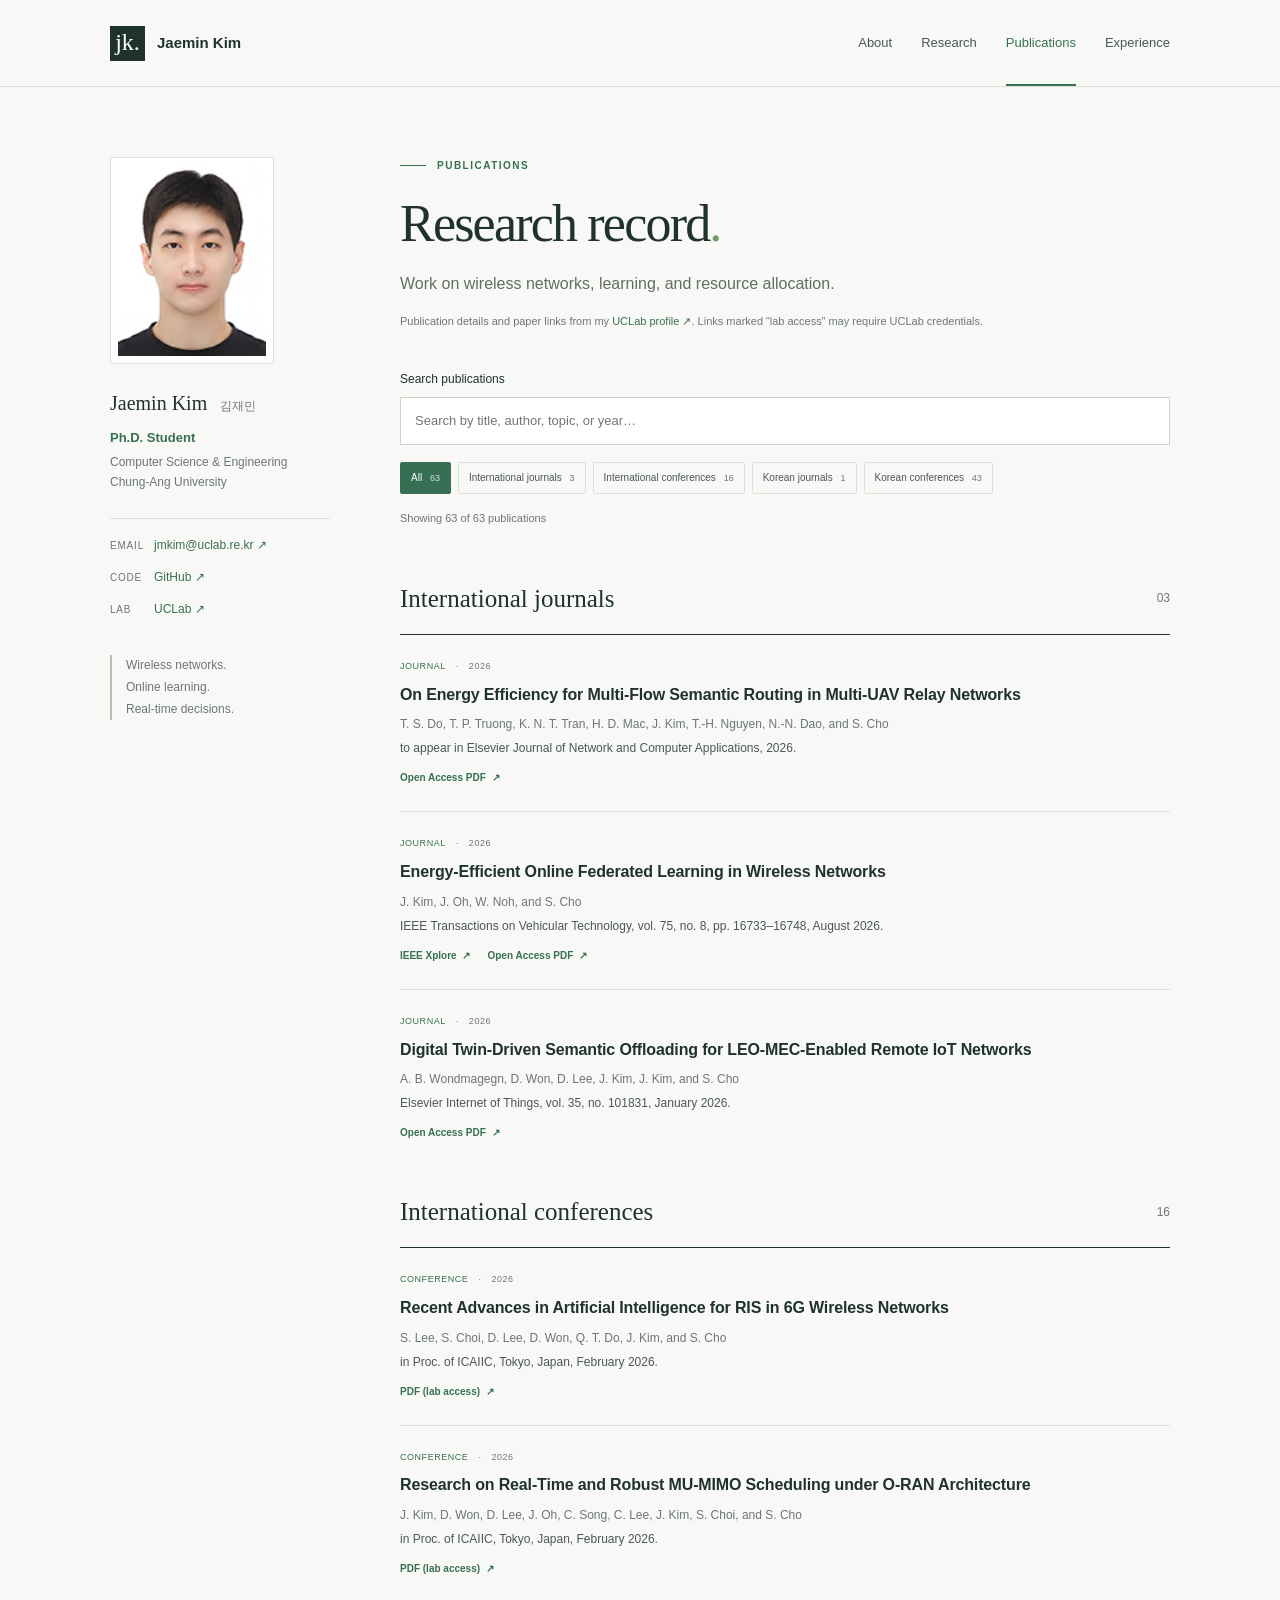
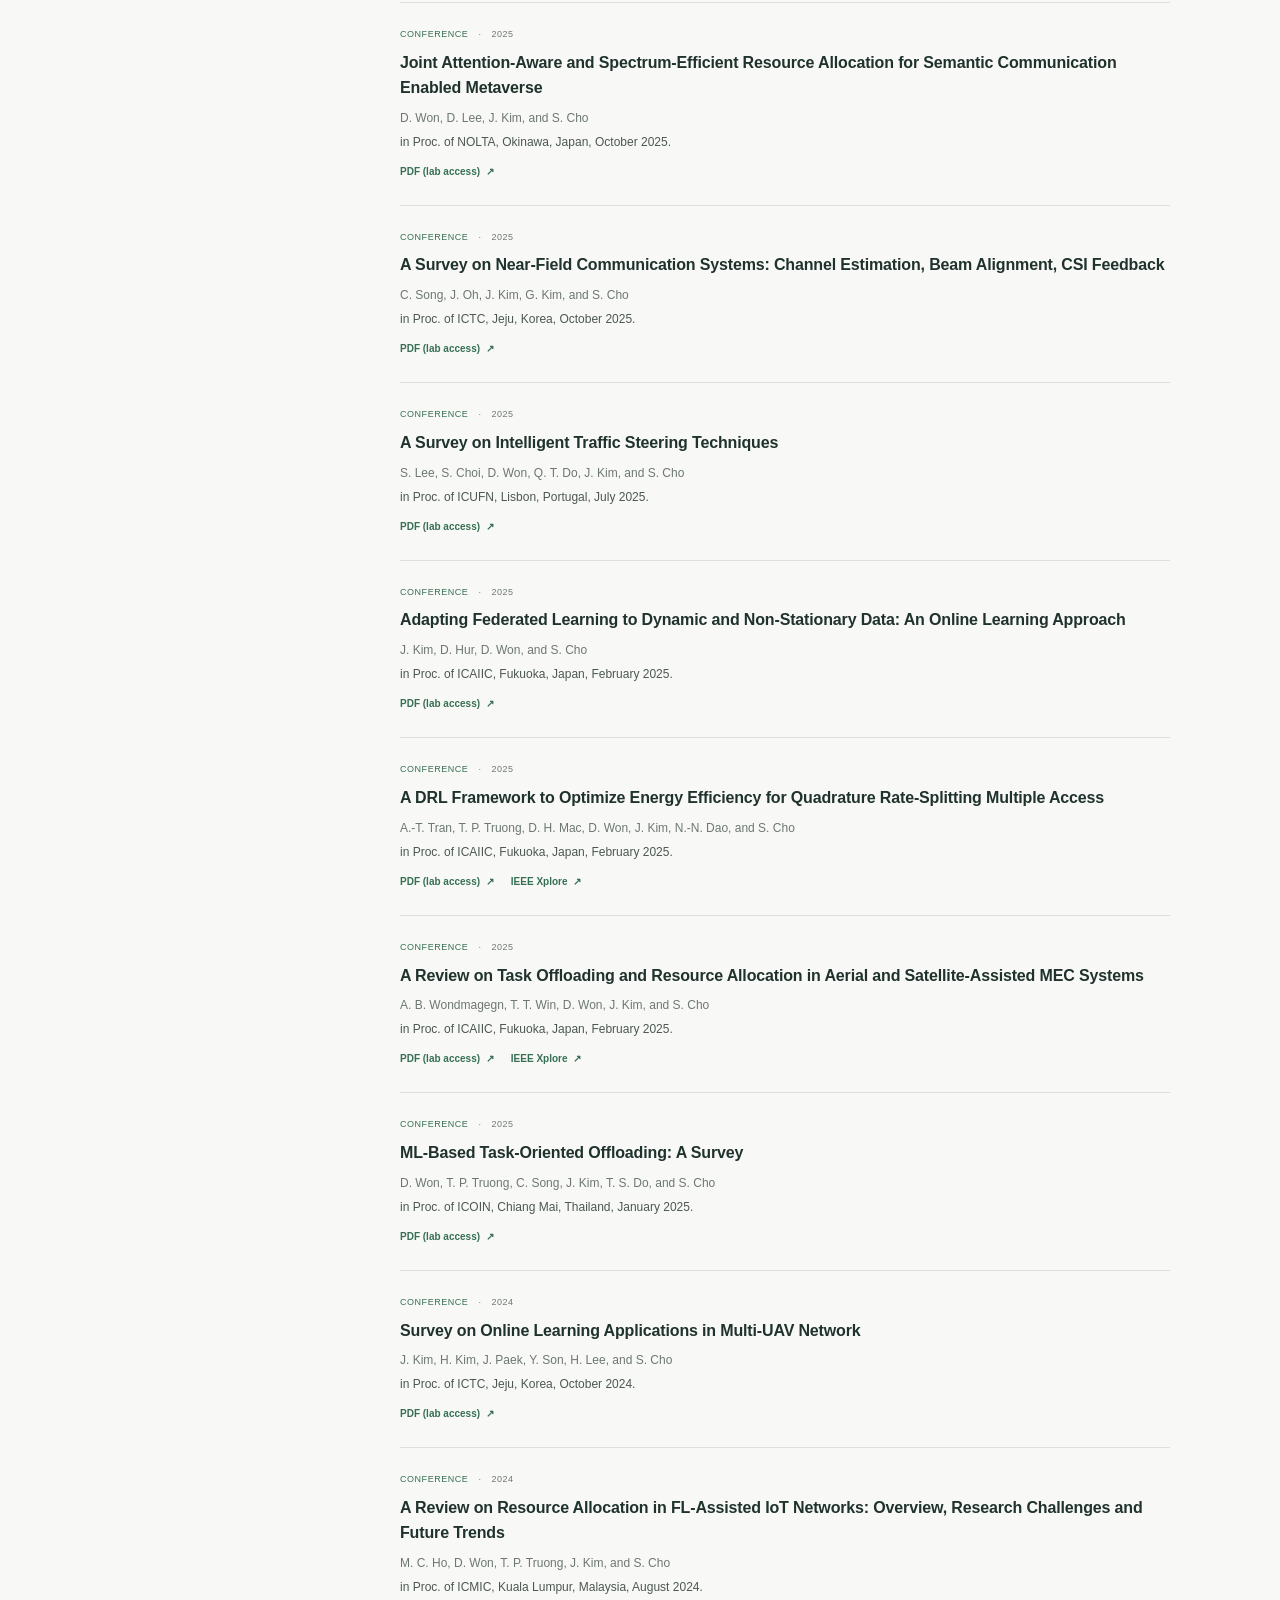
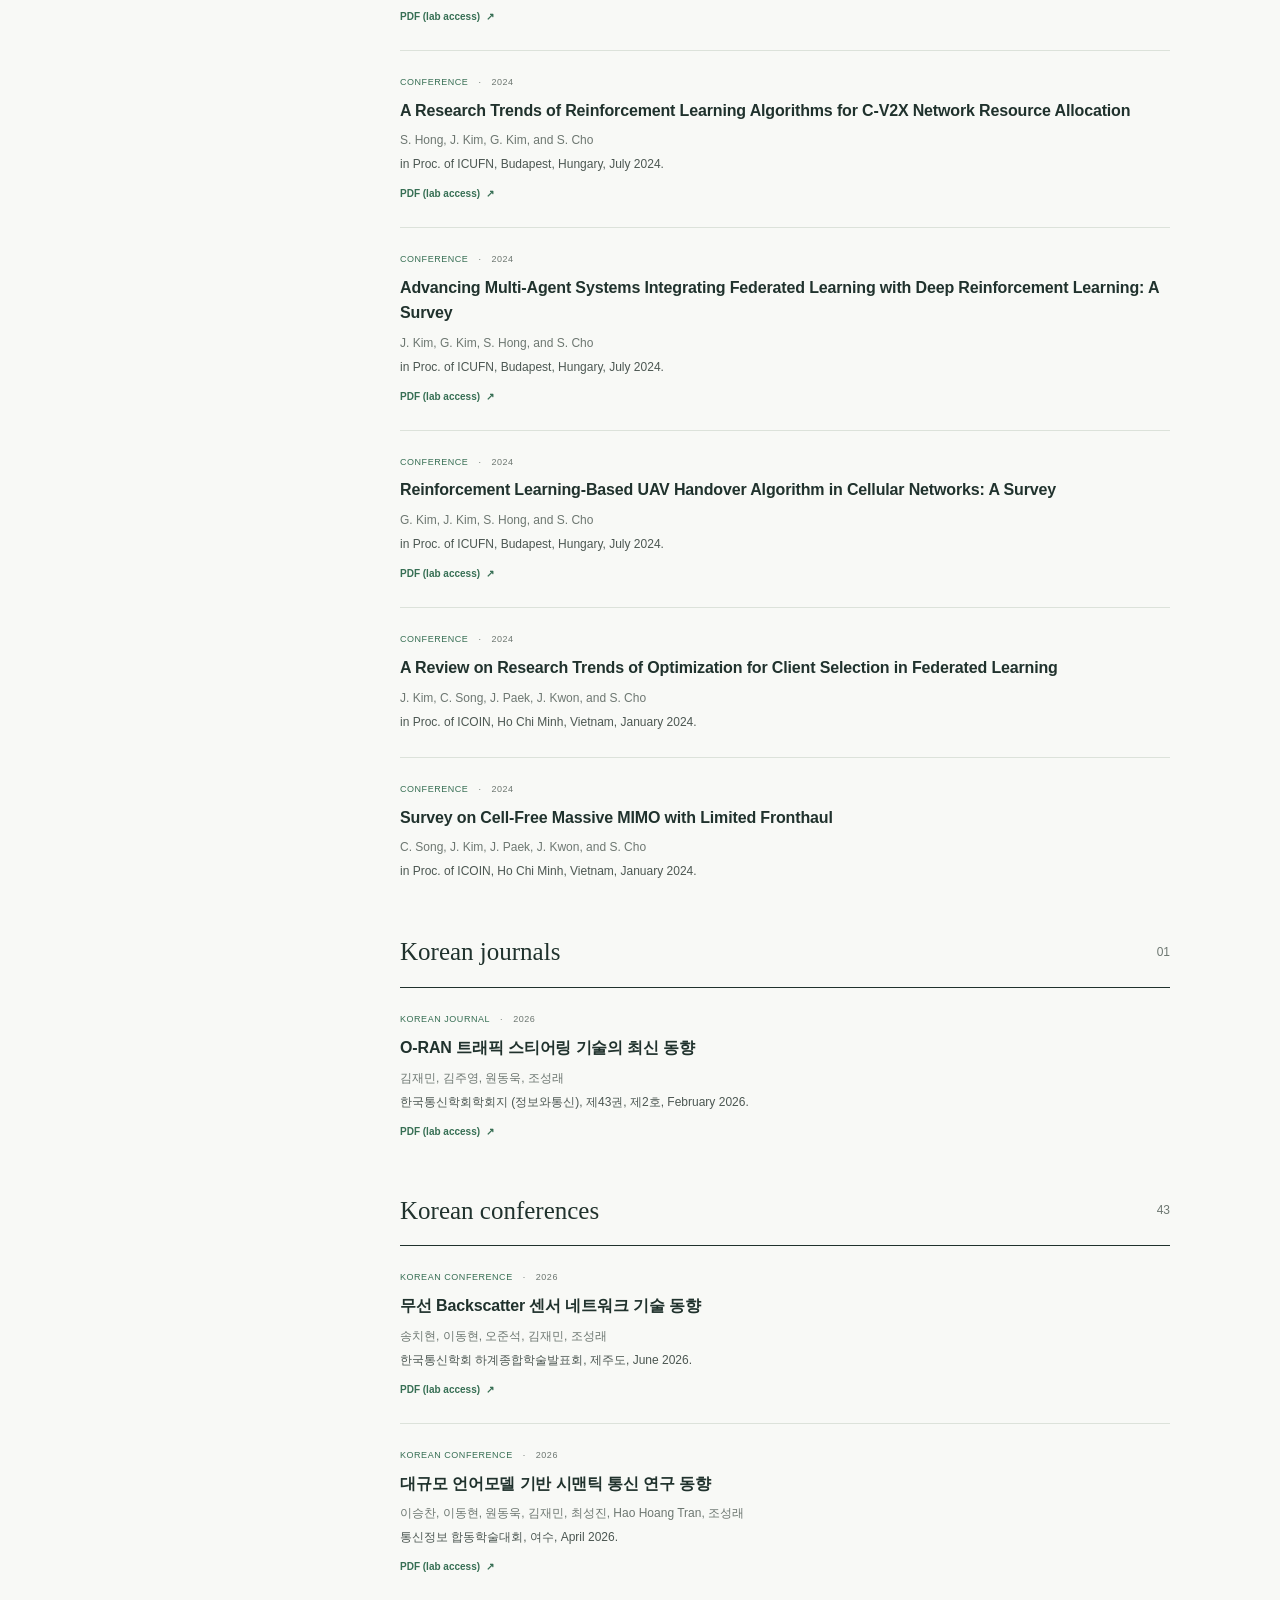
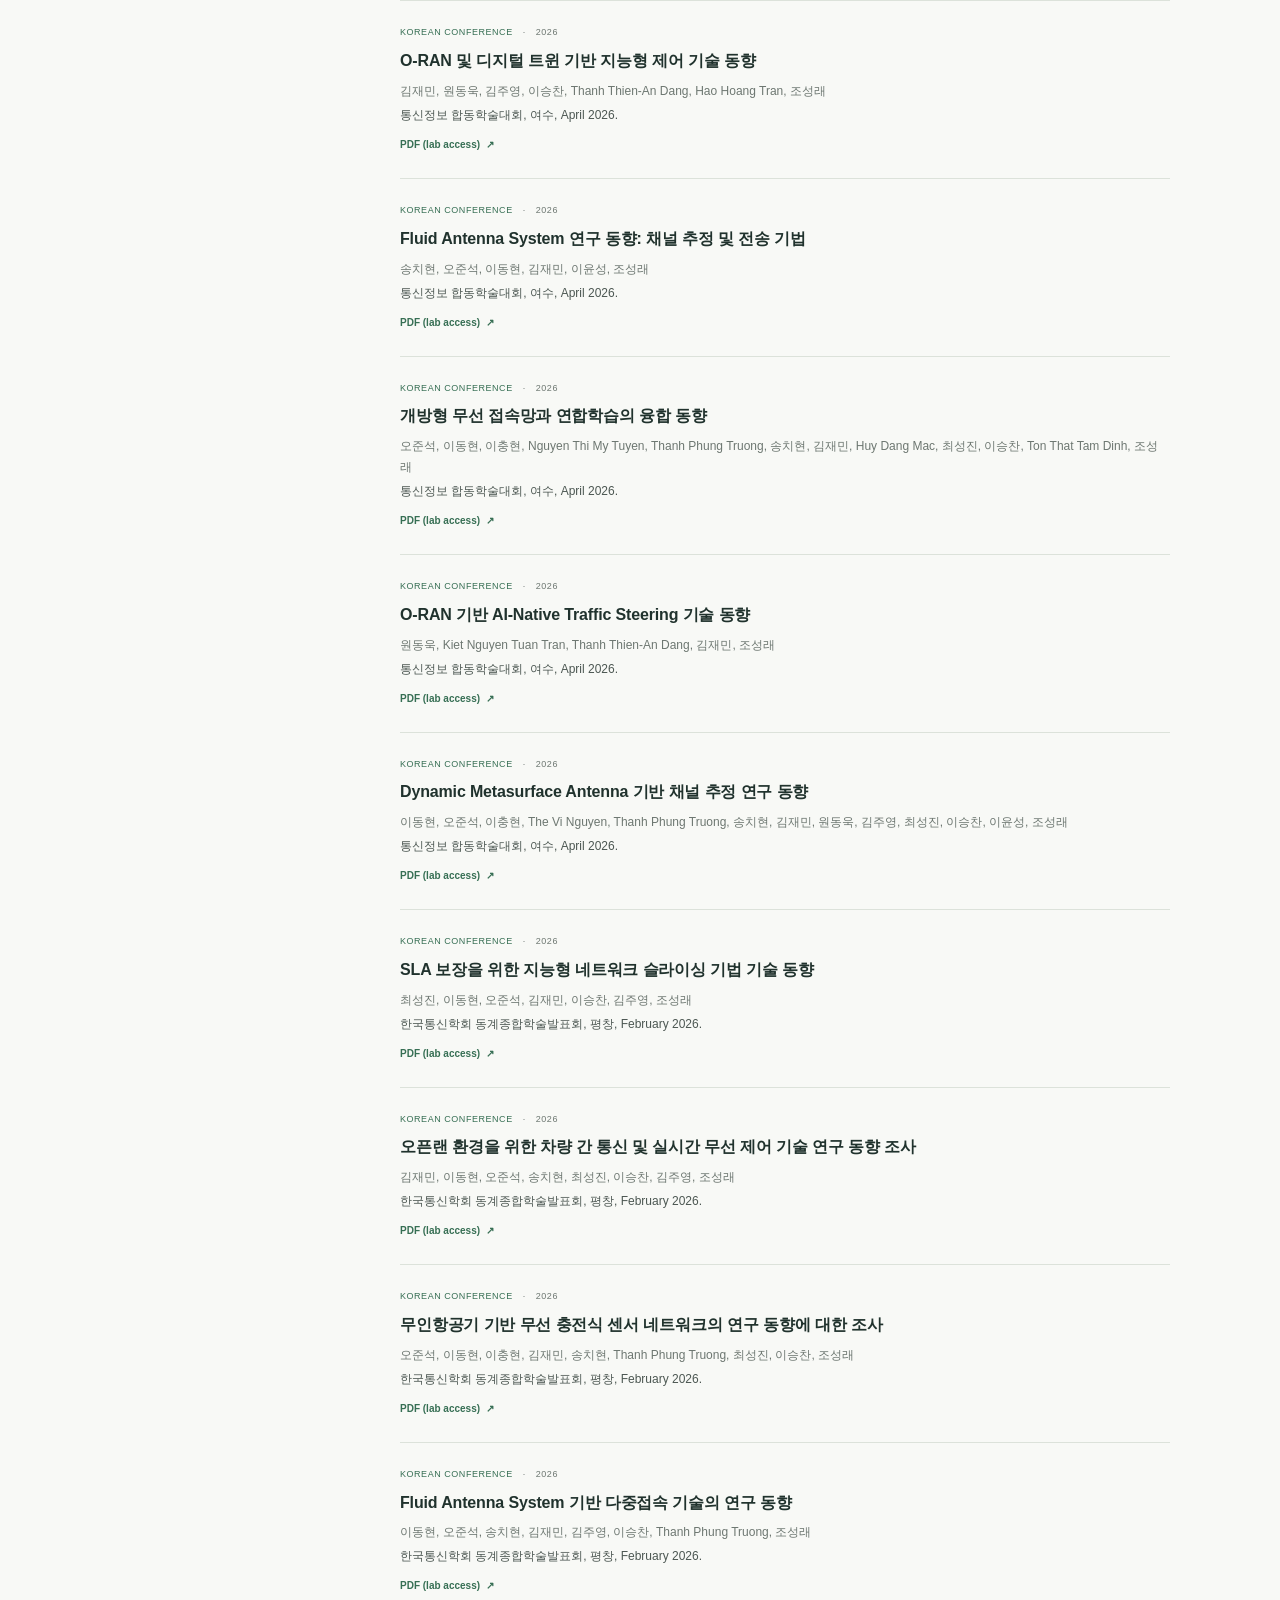
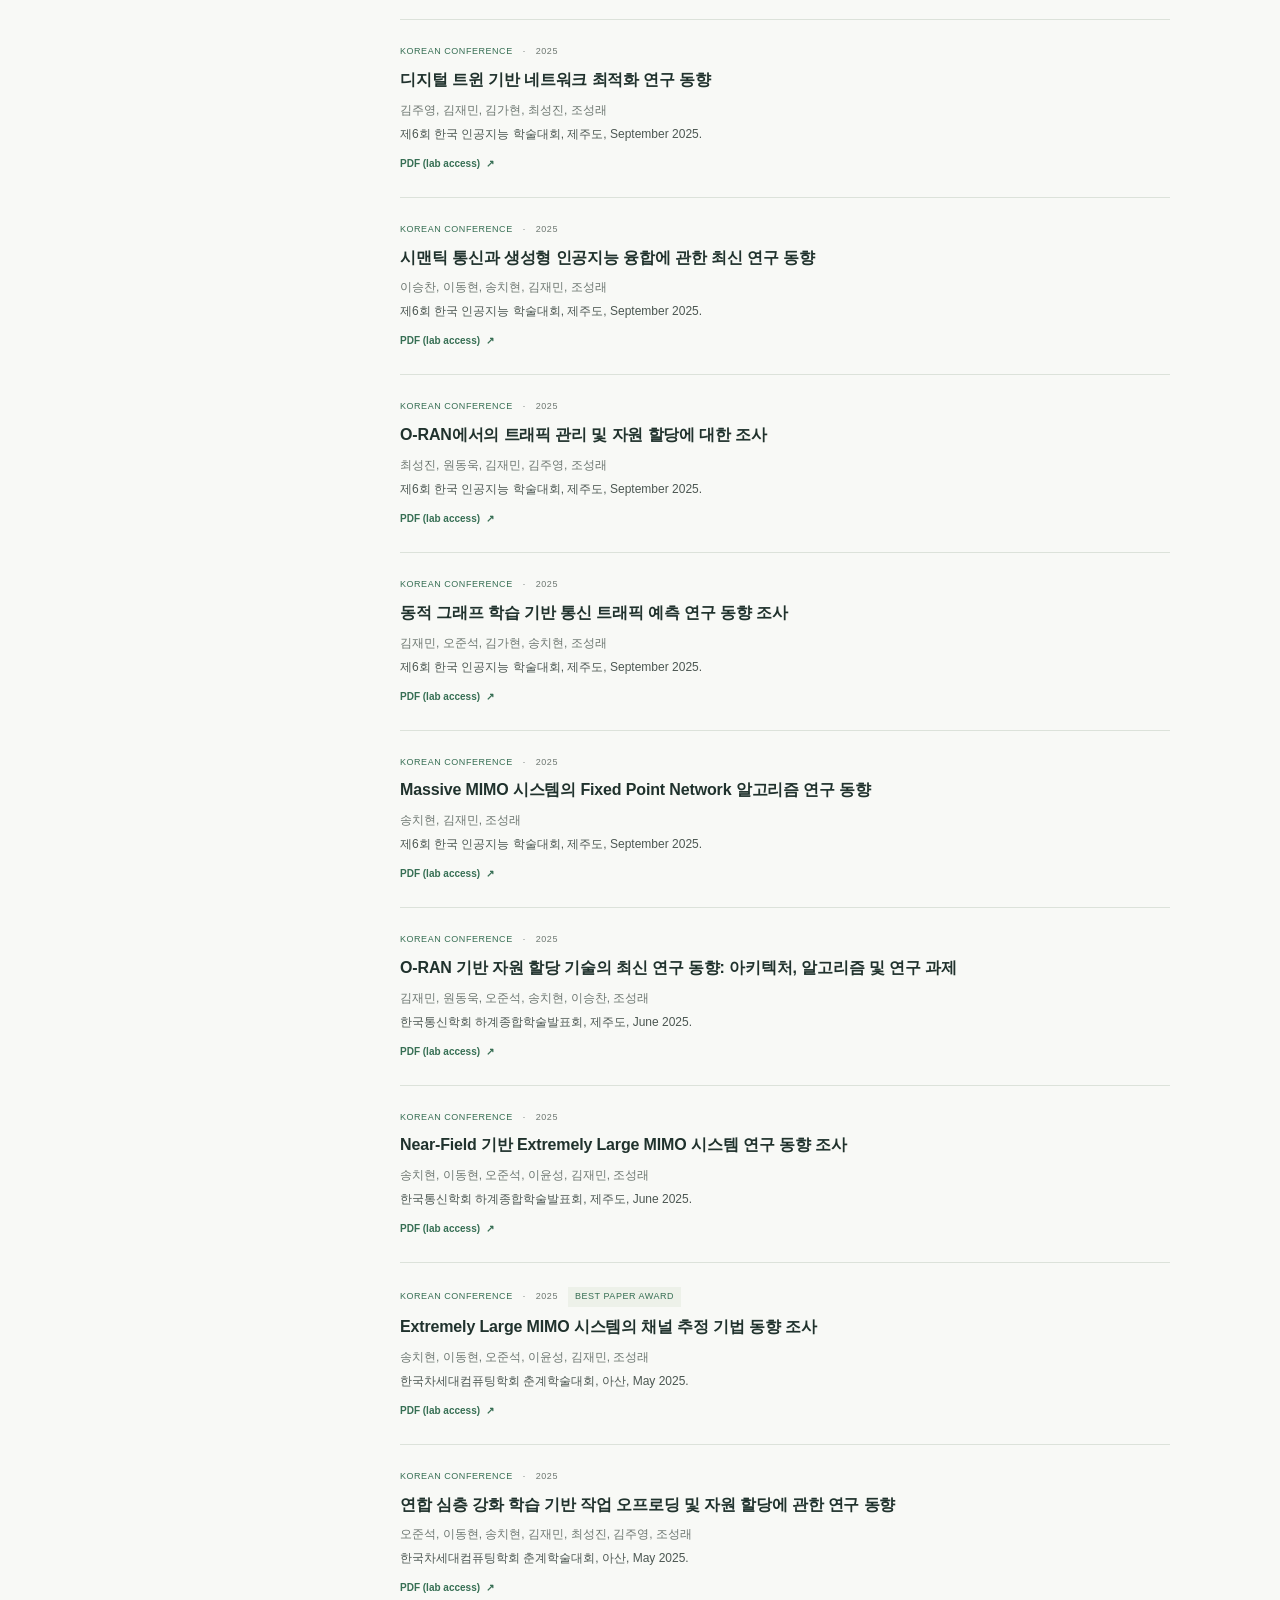
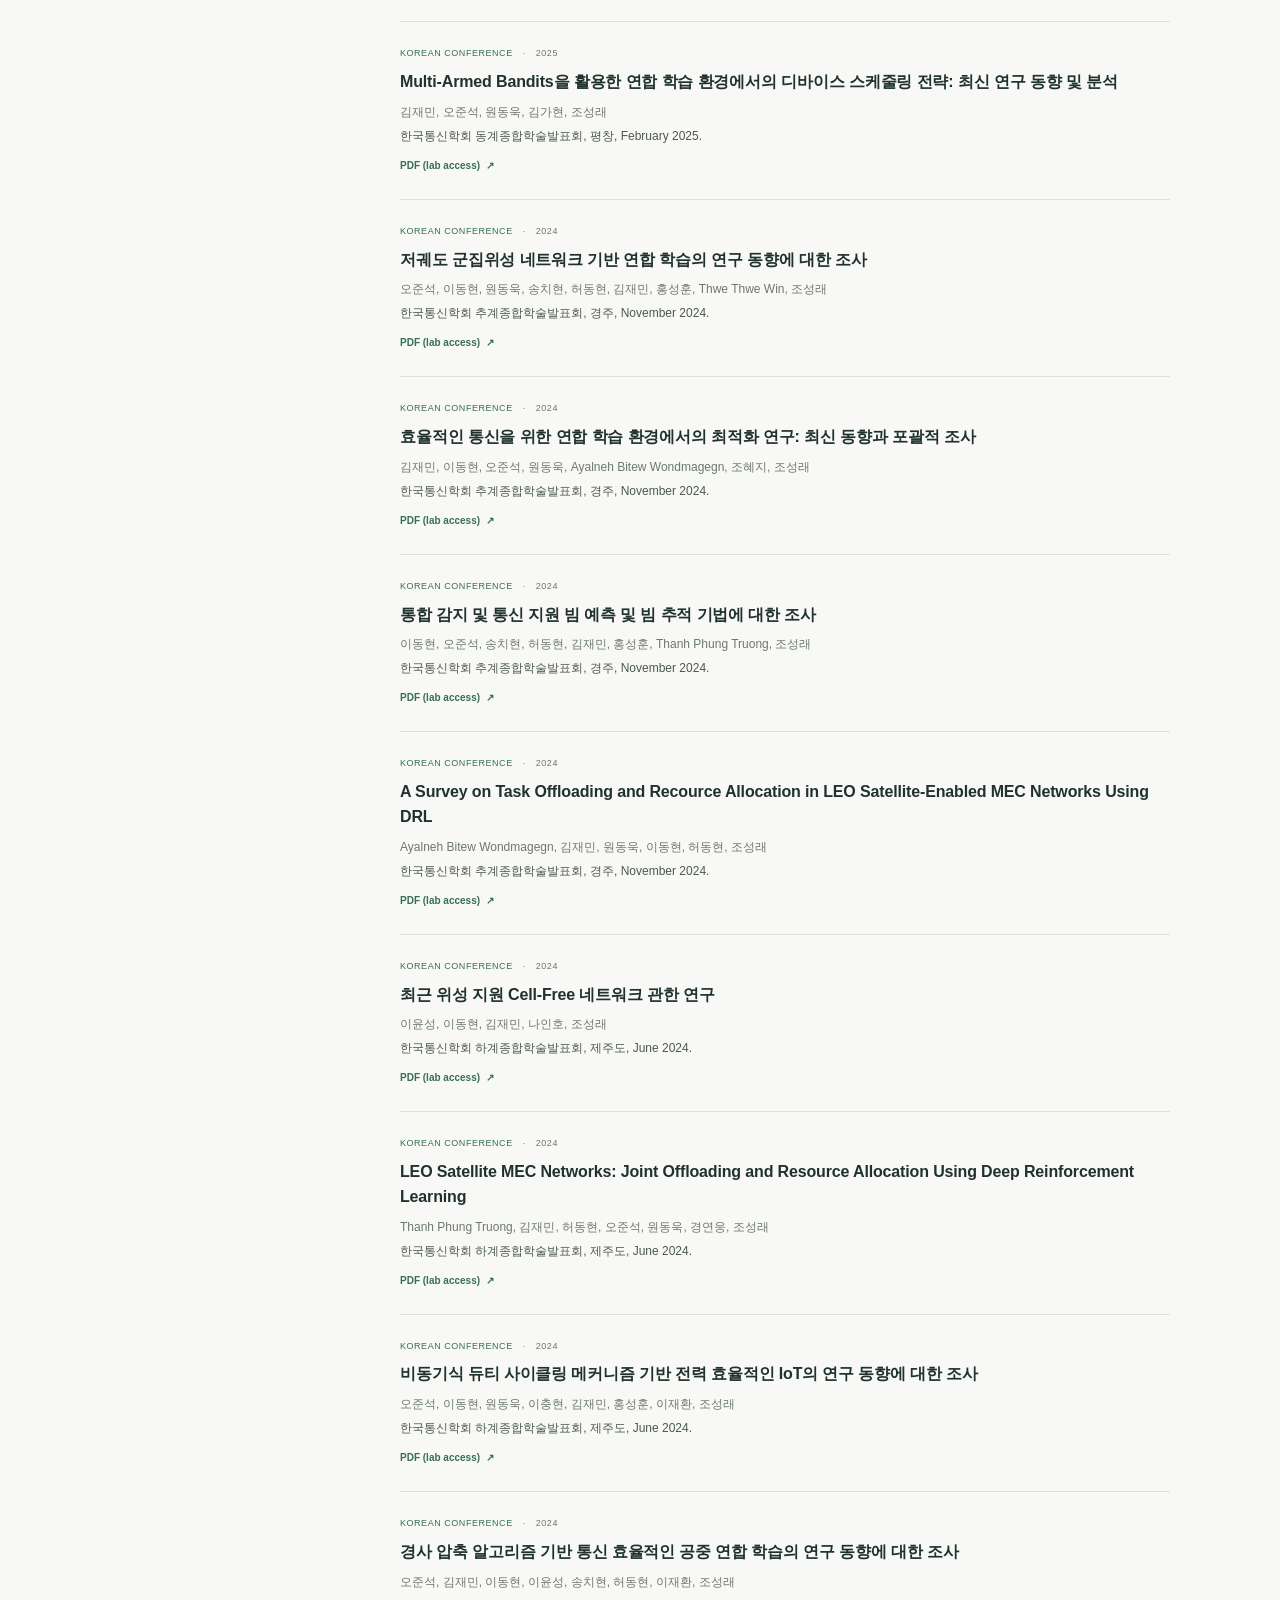
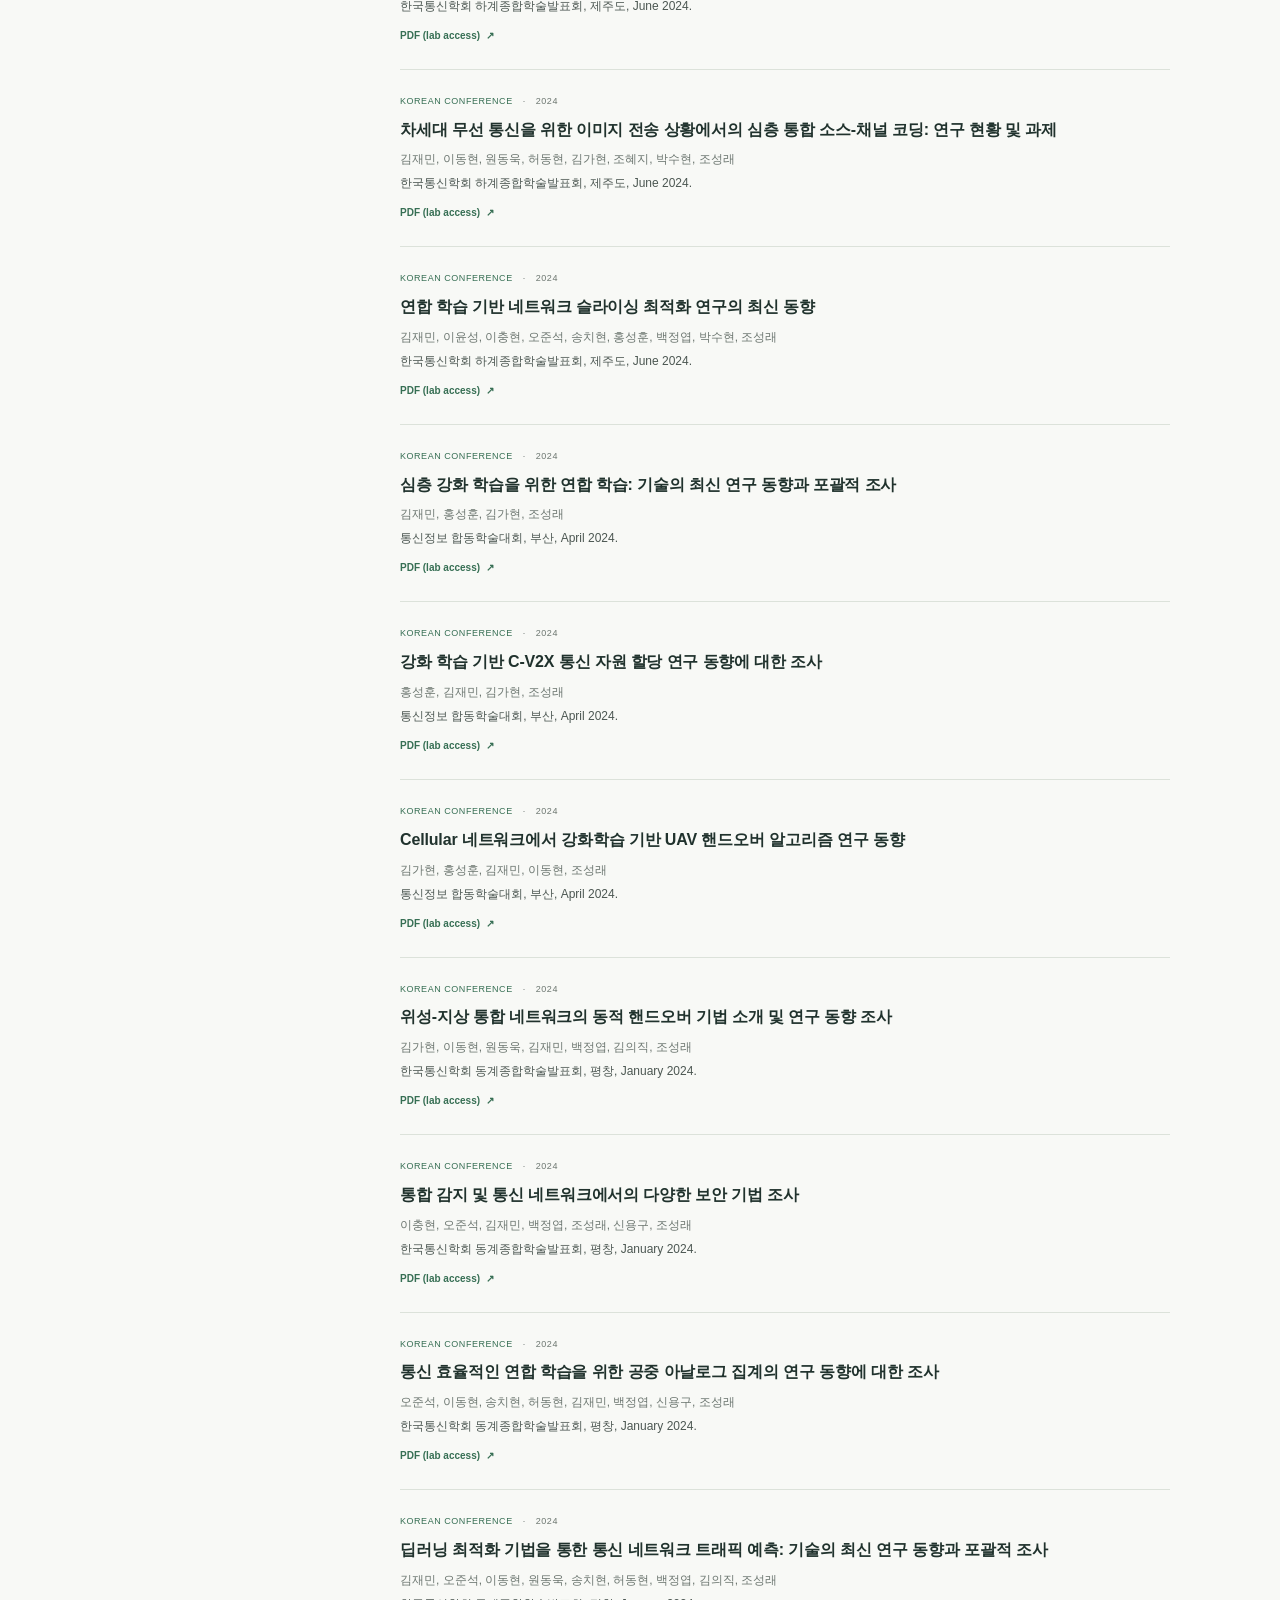
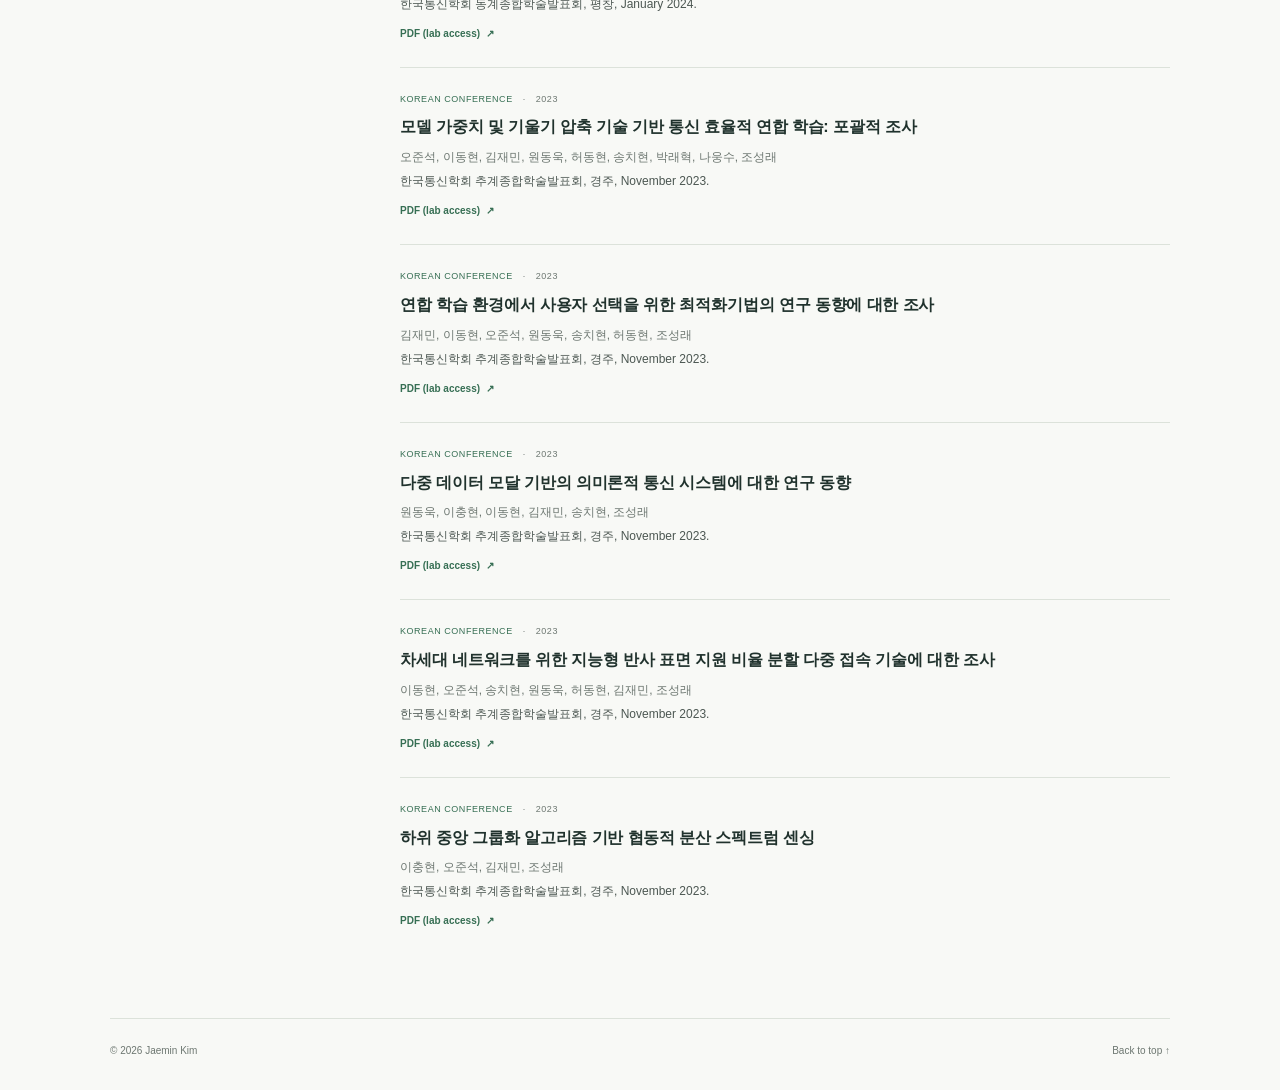
==== publications.html @ d80642f9 "Build personal academic website with searchable publication record" ====
<!doctype html>
<html lang="en">
<head>
  <meta charset="utf-8">
  <meta name="viewport" content="width=device-width, initial-scale=1">
  <meta name="theme-color" content="#f8f9f6">
  <title>Publications | Jaemin Kim</title>
  <meta name="description" content="Publications by Jaemin Kim in wireless networks, O-RAN, online learning, and federated learning.">
  <link rel="canonical" href="https://jmkim-jay.github.io/publications.html">
  <meta property="og:type" content="website">
  <meta property="og:title" content="Publications | Jaemin Kim">
  <meta property="og:description" content="Publications by Jaemin Kim in wireless networks, O-RAN, online learning, and federated learning.">
  <meta property="og:url" content="https://jmkim-jay.github.io/publications.html">
  <link rel="icon" href="assets/favicon.svg" type="image/svg+xml">
  <link rel="stylesheet" href="assets/style.css">
  <script src="assets/site.js" defer></script>
</head>
<body>
  <a class="skip-link" href="#main">Skip to content</a>
  <header class="site-header">
    <div class="header-inner">
      <a class="brand" href="index.html" aria-label="Jaemin Kim — home"><span class="monogram" aria-hidden="true">jk.</span><span>Jaemin Kim</span></a>
      <nav aria-label="Main navigation">
        <a href="index.html#about">About</a>
        <a href="index.html#research">Research</a>
        <a href="publications.html" aria-current="page">Publications</a>
        <a href="index.html#experience">Experience</a>
      </nav>
    </div>
  </header>
  <div class="page-layout">
    <aside class="profile" aria-label="Profile and contact">
      <div class="portrait-frame"><img src="assets/portrait.jpeg" alt="Portrait of Jaemin Kim" width="120" height="154" fetchpriority="high"></div>
      <p class="profile-name">Jaemin Kim <span lang="ko">김재민</span></p>
      <p class="profile-role">Ph.D. Student</p>
      <p class="profile-affiliation">Computer Science &amp; Engineering<br>Chung-Ang University</p>
      <div class="profile-divider"></div>
      <a class="profile-link" href="mailto:jmkim@uclab.re.kr"><span class="link-label">Email</span><span>jmkim@uclab.re.kr ↗</span></a>
      <a class="profile-link" href="https://github.com/jmkim-jay"><span class="link-label">Code</span><span>GitHub ↗</span></a>
      <a class="profile-link" href="https://uclab.re.kr/jmkim.html"><span class="link-label">Lab</span><span>UCLab ↗</span></a>
      <p class="profile-note">Wireless networks.<br>Online learning.<br>Real-time decisions.</p>
    </aside>
    <main id="main">
<section class="intro publications-intro"><p class="eyebrow"><span class="small-rule"></span> Publications</p><h1>Research record<span class="name-dot">.</span></h1><p class="intro-subtitle">Work on wireless networks, learning, and resource allocation.</p><p class="record-source">Publication details and paper links from my <a href="https://uclab.re.kr/jmkim.html">UCLab profile ↗</a>. Links marked “lab access” may require UCLab credentials.</p></section>
<div class="publication-controls" hidden>
  <label class="search-label" for="publication-search">Search publications</label>
  <input id="publication-search" type="search" placeholder="Search by title, author, topic, or year…" autocomplete="off">
  <div class="filter-buttons" role="group" aria-label="Publication category"><button type="button" data-filter="all" aria-pressed="true">All <span>63</span></button><button type="button" data-filter="journal" aria-pressed="false">International journals <span>3</span></button><button type="button" data-filter="conference" aria-pressed="false">International conferences <span>16</span></button><button type="button" data-filter="korean-journal" aria-pressed="false">Korean journals <span>1</span></button><button type="button" data-filter="korean-conference" aria-pressed="false">Korean conferences <span>43</span></button></div>
  <p class="result-count" role="status" aria-live="polite" aria-atomic="true">Showing 63 publications</p>
</div>
<div class="all-publications"><section class="pub-group" data-group="journal" aria-labelledby="heading-journal"><h2 id="heading-journal">International journals <span>03</span></h2><article class="publication" id="journal-3" data-category="journal">
        <div class="pub-meta"><span>Journal</span><span>2026</span></div>
        <h3>On Energy Efficiency for Multi-Flow Semantic Routing in Multi-UAV Relay Networks</h3>
        <p class="authors">T. S. Do, T. P. Truong, K. N. T. Tran, H. D. Mac, J. Kim, T.-H. Nguyen, N.-N. Dao, and S. Cho</p>
        <p class="venue">to appear in Elsevier Journal of Network and Computer Applications, 2026.</p>
        <div class="paper-links"><a href="https://uclab.re.kr/uploads/files/tung_jnca_2026_open.pdf?publications_openaccesspdf">Open Access PDF <span aria-hidden="true">↗</span></a></div>
    </article><article class="publication" id="journal-2" data-category="journal">
        <div class="pub-meta"><span>Journal</span><span>2026</span></div>
        <h3>Energy-Efficient Online Federated Learning in Wireless Networks</h3>
        <p class="authors">J. Kim, J. Oh, W. Noh, and S. Cho</p>
        <p class="venue">IEEE Transactions on Vehicular Technology, vol. 75, no. 8, pp. 16733–16748, August 2026.</p>
        <div class="paper-links"><a href="https://ieeexplore.ieee.org/document/11421057">IEEE Xplore <span aria-hidden="true">↗</span></a><a href="https://uclab.re.kr/publications_openaccesspdf/jmkim_tvt_2026_open.pdf">Open Access PDF <span aria-hidden="true">↗</span></a></div>
    </article><article class="publication" id="journal-1" data-category="journal">
        <div class="pub-meta"><span>Journal</span><span>2026</span></div>
        <h3>Digital Twin-Driven Semantic Offloading for LEO-MEC-Enabled Remote IoT Networks</h3>
        <p class="authors">A. B. Wondmagegn, D. Won, D. Lee, J. Kim, J. Kim, and S. Cho</p>
        <p class="venue">Elsevier Internet of Things, vol. 35, no. 101831, January 2026.</p>
        <div class="paper-links"><a href="https://uclab.re.kr/publications_openaccesspdf/ayalneh_iotj2025_open.pdf">Open Access PDF <span aria-hidden="true">↗</span></a></div>
    </article></section><section class="pub-group" data-group="conference" aria-labelledby="heading-conference"><h2 id="heading-conference">International conferences <span>16</span></h2><article class="publication" id="conference-16" data-category="conference">
        <div class="pub-meta"><span>Conference</span><span>2026</span></div>
        <h3>Recent Advances in Artificial Intelligence for RIS in 6G Wireless Networks</h3>
        <p class="authors">S. Lee, S. Choi, D. Lee, D. Won, Q. T. Do, J. Kim, and S. Cho</p>
        <p class="venue">in Proc. of ICAIIC, Tokyo, Japan, February 2026.</p>
        <div class="paper-links"><a href="https://uclab.re.kr/publications/original/sclee__icaiic_2026.pdf">PDF (lab access) <span aria-hidden="true">↗</span></a></div>
    </article><article class="publication" id="conference-15" data-category="conference">
        <div class="pub-meta"><span>Conference</span><span>2026</span></div>
        <h3>Research on Real-Time and Robust MU-MIMO Scheduling under O-RAN Architecture</h3>
        <p class="authors">J. Kim, D. Won, D. Lee, J. Oh, C. Song, C. Lee, J. Kim, S. Choi, and S. Cho</p>
        <p class="venue">in Proc. of ICAIIC, Tokyo, Japan, February 2026.</p>
        <div class="paper-links"><a href="https://uclab.re.kr/publications/original/jmkim_icaiic_2026.pdf">PDF (lab access) <span aria-hidden="true">↗</span></a></div>
    </article><article class="publication" id="conference-14" data-category="conference">
        <div class="pub-meta"><span>Conference</span><span>2025</span></div>
        <h3>Joint Attention-Aware and Spectrum-Efficient Resource Allocation for Semantic Communication Enabled Metaverse</h3>
        <p class="authors">D. Won, D. Lee, J. Kim, and S. Cho</p>
        <p class="venue">in Proc. of NOLTA, Okinawa, Japan, October 2025.</p>
        <div class="paper-links"><a href="https://uclab.re.kr/publications/original/dwwon_nolta_2025.pdf">PDF (lab access) <span aria-hidden="true">↗</span></a></div>
    </article><article class="publication" id="conference-13" data-category="conference">
        <div class="pub-meta"><span>Conference</span><span>2025</span></div>
        <h3>A Survey on Near-Field Communication Systems: Channel Estimation, Beam Alignment, CSI Feedback</h3>
        <p class="authors">C. Song, J. Oh, J. Kim, G. Kim, and S. Cho</p>
        <p class="venue">in Proc. of ICTC, Jeju, Korea, October 2025.</p>
        <div class="paper-links"><a href="https://uclab.re.kr/publications/original/chsong_ictc_2025.pdf">PDF (lab access) <span aria-hidden="true">↗</span></a></div>
    </article><article class="publication" id="conference-12" data-category="conference">
        <div class="pub-meta"><span>Conference</span><span>2025</span></div>
        <h3>A Survey on Intelligent Traffic Steering Techniques</h3>
        <p class="authors">S. Lee, S. Choi, D. Won, Q. T. Do, J. Kim, and S. Cho</p>
        <p class="venue">in Proc. of ICUFN, Lisbon, Portugal, July 2025.</p>
        <div class="paper-links"><a href="https://uclab.re.kr/publications/original/sclee_icufn_2025.pdf">PDF (lab access) <span aria-hidden="true">↗</span></a></div>
    </article><article class="publication" id="conference-11" data-category="conference">
        <div class="pub-meta"><span>Conference</span><span>2025</span></div>
        <h3>Adapting Federated Learning to Dynamic and Non-Stationary Data: An Online Learning Approach</h3>
        <p class="authors">J. Kim, D. Hur, D. Won, and S. Cho</p>
        <p class="venue">in Proc. of ICAIIC, Fukuoka, Japan, February 2025.</p>
        <div class="paper-links"><a href="https://uclab.re.kr/publications/original/jmkim_ICAIIC2025.pdf">PDF (lab access) <span aria-hidden="true">↗</span></a></div>
    </article><article class="publication" id="conference-10" data-category="conference">
        <div class="pub-meta"><span>Conference</span><span>2025</span></div>
        <h3>A DRL Framework to Optimize Energy Efficiency for Quadrature Rate-Splitting Multiple Access</h3>
        <p class="authors">A.-T. Tran, T. P. Truong, D. H. Mac, D. Won, J. Kim, N.-N. Dao, and S. Cho</p>
        <p class="venue">in Proc. of ICAIIC, Fukuoka, Japan, February 2025.</p>
        <div class="paper-links"><a href="https://uclab.re.kr/publications/original/Tien_ICAIIC2025.pdf">PDF (lab access) <span aria-hidden="true">↗</span></a><a href="https://ieeexplore.ieee.org/document/10920858">IEEE Xplore <span aria-hidden="true">↗</span></a></div>
    </article><article class="publication" id="conference-9" data-category="conference">
        <div class="pub-meta"><span>Conference</span><span>2025</span></div>
        <h3>A Review on Task Offloading and Resource Allocation in Aerial and Satellite-Assisted MEC Systems</h3>
        <p class="authors">A. B. Wondmagegn, T. T. Win, D. Won, J. Kim, and S. Cho</p>
        <p class="venue">in Proc. of ICAIIC, Fukuoka, Japan, February 2025.</p>
        <div class="paper-links"><a href="https://uclab.re.kr/publications/original/ayalneh_ICAIIC2025.pdf">PDF (lab access) <span aria-hidden="true">↗</span></a><a href="https://ieeexplore.ieee.org/document/10920687">IEEE Xplore <span aria-hidden="true">↗</span></a></div>
    </article><article class="publication" id="conference-8" data-category="conference">
        <div class="pub-meta"><span>Conference</span><span>2025</span></div>
        <h3>ML-Based Task-Oriented Offloading: A Survey</h3>
        <p class="authors">D. Won, T. P. Truong, C. Song, J. Kim, T. S. Do, and S. Cho</p>
        <p class="venue">in Proc. of ICOIN, Chiang Mai, Thailand, January 2025.</p>
        <div class="paper-links"><a href="https://uclab.re.kr/publications/original/dwwon_ICOIN2025.pdf">PDF (lab access) <span aria-hidden="true">↗</span></a></div>
    </article><article class="publication" id="conference-7" data-category="conference">
        <div class="pub-meta"><span>Conference</span><span>2024</span></div>
        <h3>Survey on Online Learning Applications in Multi-UAV Network</h3>
        <p class="authors">J. Kim, H. Kim, J. Paek, Y. Son, H. Lee, and S. Cho</p>
        <p class="venue">in Proc. of ICTC, Jeju, Korea, October 2024.</p>
        <div class="paper-links"><a href="https://uclab.re.kr/publications/original/jmkim_ictc_2024_2.pdf">PDF (lab access) <span aria-hidden="true">↗</span></a></div>
    </article><article class="publication" id="conference-6" data-category="conference">
        <div class="pub-meta"><span>Conference</span><span>2024</span></div>
        <h3>A Review on Resource Allocation in FL-Assisted IoT Networks: Overview, Research Challenges and Future Trends</h3>
        <p class="authors">M. C. Ho, D. Won, T. P. Truong, J. Kim, and S. Cho</p>
        <p class="venue">in Proc. of ICMIC, Kuala Lumpur, Malaysia, August 2024.</p>
        <div class="paper-links"><a href="https://uclab.re.kr/publications/original/cuong_icmic_2024.pdf">PDF (lab access) <span aria-hidden="true">↗</span></a></div>
    </article><article class="publication" id="conference-5" data-category="conference">
        <div class="pub-meta"><span>Conference</span><span>2024</span></div>
        <h3>A Research Trends of Reinforcement Learning Algorithms for C-V2X Network Resource Allocation</h3>
        <p class="authors">S. Hong, J. Kim, G. Kim, and S. Cho</p>
        <p class="venue">in Proc. of ICUFN, Budapest, Hungary, July 2024.</p>
        <div class="paper-links"><a href="https://uclab.re.kr/publications/original/shhong_icufn_2024.pdf">PDF (lab access) <span aria-hidden="true">↗</span></a></div>
    </article><article class="publication" id="conference-4" data-category="conference">
        <div class="pub-meta"><span>Conference</span><span>2024</span></div>
        <h3>Advancing Multi-Agent Systems Integrating Federated Learning with Deep Reinforcement Learning: A Survey</h3>
        <p class="authors">J. Kim, G. Kim, S. Hong, and S. Cho</p>
        <p class="venue">in Proc. of ICUFN, Budapest, Hungary, July 2024.</p>
        <div class="paper-links"><a href="https://uclab.re.kr/publications/original/jmkin_icufn_2024.pdf">PDF (lab access) <span aria-hidden="true">↗</span></a></div>
    </article><article class="publication" id="conference-3" data-category="conference">
        <div class="pub-meta"><span>Conference</span><span>2024</span></div>
        <h3>Reinforcement Learning-Based UAV Handover Algorithm in Cellular Networks: A Survey</h3>
        <p class="authors">G. Kim, J. Kim, S. Hong, and S. Cho</p>
        <p class="venue">in Proc. of ICUFN, Budapest, Hungary, July 2024.</p>
        <div class="paper-links"><a href="https://uclab.re.kr/publications/original/ghkim_icufn_2024.pdf">PDF (lab access) <span aria-hidden="true">↗</span></a></div>
    </article><article class="publication" id="conference-2" data-category="conference">
        <div class="pub-meta"><span>Conference</span><span>2024</span></div>
        <h3>A Review on Research Trends of Optimization for Client Selection in Federated Learning</h3>
        <p class="authors">J. Kim, C. Song, J. Paek, J. Kwon, and S. Cho</p>
        <p class="venue">in Proc. of ICOIN, Ho Chi Minh, Vietnam, January 2024.</p>
        <div class="paper-links"></div>
    </article><article class="publication" id="conference-1" data-category="conference">
        <div class="pub-meta"><span>Conference</span><span>2024</span></div>
        <h3>Survey on Cell-Free Massive MIMO with Limited Fronthaul</h3>
        <p class="authors">C. Song, J. Kim, J. Paek, J. Kwon, and S. Cho</p>
        <p class="venue">in Proc. of ICOIN, Ho Chi Minh, Vietnam, January 2024.</p>
        <div class="paper-links"></div>
    </article></section><section class="pub-group" data-group="korean-journal" aria-labelledby="heading-korean-journal"><h2 id="heading-korean-journal">Korean journals <span>01</span></h2><article class="publication" id="korean-journal-1" data-category="korean-journal">
        <div class="pub-meta"><span>Korean journal</span><span>2026</span></div>
        <h3 lang="ko">O-RAN 트래픽 스티어링 기술의 최신 동향</h3>
        <p class="authors" lang="ko">김재민, 김주영, 원동욱, 조성래</p>
        <p class="venue" lang="ko">한국통신학회학회지 (정보와통신), 제43권, 제2호, February 2026.</p>
        <div class="paper-links"><a href="https://uclab.re.kr/publications/original/jmkim_information_and_communication_202601.pdf">PDF (lab access) <span aria-hidden="true">↗</span></a></div>
    </article></section><section class="pub-group" data-group="korean-conference" aria-labelledby="heading-korean-conference"><h2 id="heading-korean-conference">Korean conferences <span>43</span></h2><article class="publication" id="korean-conference-43" data-category="korean-conference">
        <div class="pub-meta"><span>Korean conference</span><span>2026</span></div>
        <h3 lang="ko">무선 Backscatter 센서 네트워크 기술 동향</h3>
        <p class="authors" lang="ko">송치현, 이동현, 오준석, 김재민, 조성래</p>
        <p class="venue" lang="ko">한국통신학회 하계종합학술발표회, 제주도, June 2026.</p>
        <div class="paper-links"><a href="https://uclab.re.kr/publications/original/chsong_kics_summer_2026_v2.pdf">PDF (lab access) <span aria-hidden="true">↗</span></a></div>
    </article><article class="publication" id="korean-conference-42" data-category="korean-conference">
        <div class="pub-meta"><span>Korean conference</span><span>2026</span></div>
        <h3 lang="ko">대규모 언어모델 기반 시맨틱 통신 연구 동향</h3>
        <p class="authors" lang="ko">이승찬, 이동현, 원동욱, 김재민, 최성진, Hao Hoang Tran, 조성래</p>
        <p class="venue" lang="ko">통신정보 합동학술대회, 여수, April 2026.</p>
        <div class="paper-links"><a href="https://uclab.re.kr/publications/original/sclee_jcci_2026.pdf">PDF (lab access) <span aria-hidden="true">↗</span></a></div>
    </article><article class="publication" id="korean-conference-41" data-category="korean-conference">
        <div class="pub-meta"><span>Korean conference</span><span>2026</span></div>
        <h3 lang="ko">O-RAN 및 디지털 트윈 기반 지능형 제어 기술 동향</h3>
        <p class="authors" lang="ko">김재민, 원동욱, 김주영, 이승찬, Thanh Thien-An Dang, Hao Hoang Tran, 조성래</p>
        <p class="venue" lang="ko">통신정보 합동학술대회, 여수, April 2026.</p>
        <div class="paper-links"><a href="https://uclab.re.kr/publications/original/jmkim_jcci_2026.pdf">PDF (lab access) <span aria-hidden="true">↗</span></a></div>
    </article><article class="publication" id="korean-conference-40" data-category="korean-conference">
        <div class="pub-meta"><span>Korean conference</span><span>2026</span></div>
        <h3 lang="ko">Fluid Antenna System 연구 동향: 채널 추정 및 전송 기법</h3>
        <p class="authors" lang="ko">송치현, 오준석, 이동현, 김재민, 이윤성, 조성래</p>
        <p class="venue" lang="ko">통신정보 합동학술대회, 여수, April 2026.</p>
        <div class="paper-links"><a href="https://uclab.re.kr/publications/original/chsong_jcci_2026.pdf">PDF (lab access) <span aria-hidden="true">↗</span></a></div>
    </article><article class="publication" id="korean-conference-39" data-category="korean-conference">
        <div class="pub-meta"><span>Korean conference</span><span>2026</span></div>
        <h3 lang="ko">개방형 무선 접속망과 연합학습의 융합 동향</h3>
        <p class="authors" lang="ko">오준석, 이동현, 이충현, Nguyen Thi My Tuyen, Thanh Phung Truong, 송치현, 김재민, Huy Dang Mac, 최성진, 이승찬, Ton That Tam Dinh, 조성래</p>
        <p class="venue" lang="ko">통신정보 합동학술대회, 여수, April 2026.</p>
        <div class="paper-links"><a href="https://uclab.re.kr/publications/original/jsoh_jcci_2026.pdf">PDF (lab access) <span aria-hidden="true">↗</span></a></div>
    </article><article class="publication" id="korean-conference-38" data-category="korean-conference">
        <div class="pub-meta"><span>Korean conference</span><span>2026</span></div>
        <h3 lang="ko">O-RAN 기반 AI-Native Traffic Steering 기술 동향</h3>
        <p class="authors" lang="ko">원동욱, Kiet Nguyen Tuan Tran, Thanh Thien-An Dang, 김재민, 조성래</p>
        <p class="venue" lang="ko">통신정보 합동학술대회, 여수, April 2026.</p>
        <div class="paper-links"><a href="https://uclab.re.kr/publications/original/dwwon_jcci_2026.pdf">PDF (lab access) <span aria-hidden="true">↗</span></a></div>
    </article><article class="publication" id="korean-conference-37" data-category="korean-conference">
        <div class="pub-meta"><span>Korean conference</span><span>2026</span></div>
        <h3 lang="ko">Dynamic Metasurface Antenna 기반 채널 추정 연구 동향</h3>
        <p class="authors" lang="ko">이동현, 오준석, 이충현, The Vi Nguyen, Thanh Phung Truong, 송치현, 김재민, 원동욱, 김주영, 최성진, 이승찬, 이윤성, 조성래</p>
        <p class="venue" lang="ko">통신정보 합동학술대회, 여수, April 2026.</p>
        <div class="paper-links"><a href="https://uclab.re.kr/publications/original/dhlee_jcci_2026.pdf">PDF (lab access) <span aria-hidden="true">↗</span></a></div>
    </article><article class="publication" id="korean-conference-36" data-category="korean-conference">
        <div class="pub-meta"><span>Korean conference</span><span>2026</span></div>
        <h3 lang="ko">SLA 보장을 위한 지능형 네트워크 슬라이싱 기법 기술 동향</h3>
        <p class="authors" lang="ko">최성진, 이동현, 오준석, 김재민, 이승찬, 김주영, 조성래</p>
        <p class="venue" lang="ko">한국통신학회 동계종합학술발표회, 평창, February 2026.</p>
        <div class="paper-links"><a href="https://uclab.re.kr/publications/original/sjchoi_kics_2026_winter_v2.pdf">PDF (lab access) <span aria-hidden="true">↗</span></a></div>
    </article><article class="publication" id="korean-conference-35" data-category="korean-conference">
        <div class="pub-meta"><span>Korean conference</span><span>2026</span></div>
        <h3 lang="ko">오픈랜 환경을 위한 차량 간 통신 및 실시간 무선 제어 기술 연구 동향 조사</h3>
        <p class="authors" lang="ko">김재민, 이동현, 오준석, 송치현, 최성진, 이승찬, 김주영, 조성래</p>
        <p class="venue" lang="ko">한국통신학회 동계종합학술발표회, 평창, February 2026.</p>
        <div class="paper-links"><a href="https://uclab.re.kr/publications/original/jmkim_kics_2026_winter_v2.pdf">PDF (lab access) <span aria-hidden="true">↗</span></a></div>
    </article><article class="publication" id="korean-conference-34" data-category="korean-conference">
        <div class="pub-meta"><span>Korean conference</span><span>2026</span></div>
        <h3 lang="ko">무인항공기 기반 무선 충전식 센서 네트워크의 연구 동향에 대한 조사</h3>
        <p class="authors" lang="ko">오준석, 이동현, 이충현, 김재민, 송치현, Thanh Phung Truong, 최성진, 이승찬, 조성래</p>
        <p class="venue" lang="ko">한국통신학회 동계종합학술발표회, 평창, February 2026.</p>
        <div class="paper-links"><a href="https://uclab.re.kr/publications/original/jsoh_kics_2026_winter_v2.pdf">PDF (lab access) <span aria-hidden="true">↗</span></a></div>
    </article><article class="publication" id="korean-conference-33" data-category="korean-conference">
        <div class="pub-meta"><span>Korean conference</span><span>2026</span></div>
        <h3 lang="ko">Fluid Antenna System 기반 다중접속 기술의 연구 동향</h3>
        <p class="authors" lang="ko">이동현, 오준석, 송치현, 김재민, 김주영, 이승찬, Thanh Phung Truong, 조성래</p>
        <p class="venue" lang="ko">한국통신학회 동계종합학술발표회, 평창, February 2026.</p>
        <div class="paper-links"><a href="https://uclab.re.kr/publications/original/dhlee_kics_2026_winter_v2.pdf">PDF (lab access) <span aria-hidden="true">↗</span></a></div>
    </article><article class="publication" id="korean-conference-32" data-category="korean-conference">
        <div class="pub-meta"><span>Korean conference</span><span>2025</span></div>
        <h3 lang="ko">디지털 트윈 기반 네트워크 최적화 연구 동향</h3>
        <p class="authors" lang="ko">김주영, 김재민, 김가현, 최성진, 조성래</p>
        <p class="venue" lang="ko">제6회 한국 인공지능 학술대회, 제주도, September 2025.</p>
        <div class="paper-links"><a href="https://uclab.re.kr/publications/original/jykim_kaic2025_v2.pdf">PDF (lab access) <span aria-hidden="true">↗</span></a></div>
    </article><article class="publication" id="korean-conference-31" data-category="korean-conference">
        <div class="pub-meta"><span>Korean conference</span><span>2025</span></div>
        <h3 lang="ko">시맨틱 통신과 생성형 인공지능 융합에 관한 최신 연구 동향</h3>
        <p class="authors" lang="ko">이승찬, 이동현, 송치현, 김재민, 조성래</p>
        <p class="venue" lang="ko">제6회 한국 인공지능 학술대회, 제주도, September 2025.</p>
        <div class="paper-links"><a href="https://uclab.re.kr/publications/original/sclee_kaic2025_v2.pdf">PDF (lab access) <span aria-hidden="true">↗</span></a></div>
    </article><article class="publication" id="korean-conference-30" data-category="korean-conference">
        <div class="pub-meta"><span>Korean conference</span><span>2025</span></div>
        <h3 lang="ko">O-RAN에서의 트래픽 관리 및 자원 할당에 대한 조사</h3>
        <p class="authors" lang="ko">최성진, 원동욱, 김재민, 김주영, 조성래</p>
        <p class="venue" lang="ko">제6회 한국 인공지능 학술대회, 제주도, September 2025.</p>
        <div class="paper-links"><a href="https://uclab.re.kr/publications/original/sjchoi_kaic2025_v2.pdf">PDF (lab access) <span aria-hidden="true">↗</span></a></div>
    </article><article class="publication" id="korean-conference-29" data-category="korean-conference">
        <div class="pub-meta"><span>Korean conference</span><span>2025</span></div>
        <h3 lang="ko">동적 그래프 학습 기반 통신 트래픽 예측 연구 동향 조사</h3>
        <p class="authors" lang="ko">김재민, 오준석, 김가현, 송치현, 조성래</p>
        <p class="venue" lang="ko">제6회 한국 인공지능 학술대회, 제주도, September 2025.</p>
        <div class="paper-links"><a href="https://uclab.re.kr/publications/original/jmkim_kaic2025_v2.pdf">PDF (lab access) <span aria-hidden="true">↗</span></a></div>
    </article><article class="publication" id="korean-conference-28" data-category="korean-conference">
        <div class="pub-meta"><span>Korean conference</span><span>2025</span></div>
        <h3 lang="ko">Massive MIMO 시스템의 Fixed Point Network 알고리즘 연구 동향</h3>
        <p class="authors" lang="ko">송치현, 김재민, 조성래</p>
        <p class="venue" lang="ko">제6회 한국 인공지능 학술대회, 제주도, September 2025.</p>
        <div class="paper-links"><a href="https://uclab.re.kr/publications/original/chsong_kaic2025_v2.pdf">PDF (lab access) <span aria-hidden="true">↗</span></a></div>
    </article><article class="publication" id="korean-conference-27" data-category="korean-conference">
        <div class="pub-meta"><span>Korean conference</span><span>2025</span></div>
        <h3 lang="ko">O-RAN 기반 자원 할당 기술의 최신 연구 동향: 아키텍처, 알고리즘 및 연구 과제</h3>
        <p class="authors" lang="ko">김재민, 원동욱, 오준석, 송치현, 이승찬, 조성래</p>
        <p class="venue" lang="ko">한국통신학회 하계종합학술발표회, 제주도, June 2025.</p>
        <div class="paper-links"><a href="https://uclab.re.kr/publications/original/jmkim_kics_2025_summer_v2.pdf">PDF (lab access) <span aria-hidden="true">↗</span></a></div>
    </article><article class="publication" id="korean-conference-26" data-category="korean-conference">
        <div class="pub-meta"><span>Korean conference</span><span>2025</span></div>
        <h3 lang="ko">Near-Field 기반 Extremely Large MIMO 시스템 연구 동향 조사</h3>
        <p class="authors" lang="ko">송치현, 이동현, 오준석, 이윤성, 김재민, 조성래</p>
        <p class="venue" lang="ko">한국통신학회 하계종합학술발표회, 제주도, June 2025.</p>
        <div class="paper-links"><a href="https://uclab.re.kr/publications/original/chsong_kics_2025_summer_v2.pdf">PDF (lab access) <span aria-hidden="true">↗</span></a></div>
    </article><article class="publication" id="korean-conference-25" data-category="korean-conference">
        <div class="pub-meta"><span>Korean conference</span><span>2025</span><span class="award">Best Paper Award</span></div>
        <h3 lang="ko">Extremely Large MIMO 시스템의 채널 추정 기법 동향 조사</h3>
        <p class="authors" lang="ko">송치현, 이동현, 오준석, 이윤성, 김재민, 조성래</p>
        <p class="venue" lang="ko">한국차세대컴퓨팅학회 춘계학술대회, 아산, May 2025.</p>
        <div class="paper-links"><a href="https://uclab.re.kr/publications/original/chsong_kingc_2025.pdf">PDF (lab access) <span aria-hidden="true">↗</span></a></div>
    </article><article class="publication" id="korean-conference-24" data-category="korean-conference">
        <div class="pub-meta"><span>Korean conference</span><span>2025</span></div>
        <h3 lang="ko">연합 심층 강화 학습 기반 작업 오프로딩 및 자원 할당에 관한 연구 동향</h3>
        <p class="authors" lang="ko">오준석, 이동현, 송치현, 김재민, 최성진, 김주영, 조성래</p>
        <p class="venue" lang="ko">한국차세대컴퓨팅학회 춘계학술대회, 아산, May 2025.</p>
        <div class="paper-links"><a href="https://uclab.re.kr/publications/original/jsoh_kingc_2025.pdf">PDF (lab access) <span aria-hidden="true">↗</span></a></div>
    </article><article class="publication" id="korean-conference-23" data-category="korean-conference">
        <div class="pub-meta"><span>Korean conference</span><span>2025</span></div>
        <h3 lang="ko">Multi-Armed Bandits을 활용한 연합 학습 환경에서의 디바이스 스케줄링 전략: 최신 연구 동향 및 분석</h3>
        <p class="authors" lang="ko">김재민, 오준석, 원동욱, 김가현, 조성래</p>
        <p class="venue" lang="ko">한국통신학회 동계종합학술발표회, 평창, February 2025.</p>
        <div class="paper-links"><a href="https://uclab.re.kr/publications/original/jmkim_kics_2025_winter_v2.pdf">PDF (lab access) <span aria-hidden="true">↗</span></a></div>
    </article><article class="publication" id="korean-conference-22" data-category="korean-conference">
        <div class="pub-meta"><span>Korean conference</span><span>2024</span></div>
        <h3 lang="ko">저궤도 군집위성 네트워크 기반 연합 학습의 연구 동향에 대한 조사</h3>
        <p class="authors" lang="ko">오준석, 이동현, 원동욱, 송치현, 허동현, 김재민, 홍성훈, Thwe Thwe Win, 조성래</p>
        <p class="venue" lang="ko">한국통신학회 추계종합학술발표회, 경주, November 2024.</p>
        <div class="paper-links"><a href="https://uclab.re.kr/publications/original/jsoh_kics_2024_fall.pdf">PDF (lab access) <span aria-hidden="true">↗</span></a></div>
    </article><article class="publication" id="korean-conference-21" data-category="korean-conference">
        <div class="pub-meta"><span>Korean conference</span><span>2024</span></div>
        <h3 lang="ko">효율적인 통신을 위한 연합 학습 환경에서의 최적화 연구: 최신 동향과 포괄적 조사</h3>
        <p class="authors" lang="ko">김재민, 이동현, 오준석, 원동욱, Ayalneh Bitew Wondmagegn, 조혜지, 조성래</p>
        <p class="venue" lang="ko">한국통신학회 추계종합학술발표회, 경주, November 2024.</p>
        <div class="paper-links"><a href="https://uclab.re.kr/publications/original/jmkim_kics_2024_fall.pdf">PDF (lab access) <span aria-hidden="true">↗</span></a></div>
    </article><article class="publication" id="korean-conference-20" data-category="korean-conference">
        <div class="pub-meta"><span>Korean conference</span><span>2024</span></div>
        <h3 lang="ko">통합 감지 및 통신 지원 빔 예측 및 빔 추적 기법에 대한 조사</h3>
        <p class="authors" lang="ko">이동현, 오준석, 송치현, 허동현, 김재민, 홍성훈, Thanh Phung Truong, 조성래</p>
        <p class="venue" lang="ko">한국통신학회 추계종합학술발표회, 경주, November 2024.</p>
        <div class="paper-links"><a href="https://uclab.re.kr/publications/original/dhlee_kics_2024_fall.pdf">PDF (lab access) <span aria-hidden="true">↗</span></a></div>
    </article><article class="publication" id="korean-conference-19" data-category="korean-conference">
        <div class="pub-meta"><span>Korean conference</span><span>2024</span></div>
        <h3 lang="ko">A Survey on Task Offloading and Recource Allocation in LEO Satellite-Enabled MEC Networks Using DRL</h3>
        <p class="authors" lang="ko">Ayalneh Bitew Wondmagegn, 김재민, 원동욱, 이동현, 허동현, 조성래</p>
        <p class="venue" lang="ko">한국통신학회 추계종합학술발표회, 경주, November 2024.</p>
        <div class="paper-links"><a href="https://uclab.re.kr/publications/original/ayalneh_kics_2024_fall.pdf">PDF (lab access) <span aria-hidden="true">↗</span></a></div>
    </article><article class="publication" id="korean-conference-18" data-category="korean-conference">
        <div class="pub-meta"><span>Korean conference</span><span>2024</span></div>
        <h3 lang="ko">최근 위성 지원 Cell-Free 네트워크 관한 연구</h3>
        <p class="authors" lang="ko">이윤성, 이동현, 김재민, 나인호, 조성래</p>
        <p class="venue" lang="ko">한국통신학회 하계종합학술발표회, 제주도, June 2024.</p>
        <div class="paper-links"><a href="https://uclab.re.kr/publications/original/yslee2_kics_2024_summer.pdf">PDF (lab access) <span aria-hidden="true">↗</span></a></div>
    </article><article class="publication" id="korean-conference-17" data-category="korean-conference">
        <div class="pub-meta"><span>Korean conference</span><span>2024</span></div>
        <h3 lang="ko">LEO Satellite MEC Networks: Joint Offloading and Resource Allocation Using Deep Reinforcement Learning</h3>
        <p class="authors" lang="ko">Thanh Phung Truong, 김재민, 허동현, 오준석, 원동욱, 경연웅, 조성래</p>
        <p class="venue" lang="ko">한국통신학회 하계종합학술발표회, 제주도, June 2024.</p>
        <div class="paper-links"><a href="https://uclab.re.kr/publications/original/phung2_kics_2024_summer.pdf">PDF (lab access) <span aria-hidden="true">↗</span></a></div>
    </article><article class="publication" id="korean-conference-16" data-category="korean-conference">
        <div class="pub-meta"><span>Korean conference</span><span>2024</span></div>
        <h3 lang="ko">비동기식 듀티 사이클링 메커니즘 기반 전력 효율적인 IoT의 연구 동향에 대한 조사</h3>
        <p class="authors" lang="ko">오준석, 이동현, 원동욱, 이충현, 김재민, 홍성훈, 이재환, 조성래</p>
        <p class="venue" lang="ko">한국통신학회 하계종합학술발표회, 제주도, June 2024.</p>
        <div class="paper-links"><a href="https://uclab.re.kr/publications/original/jsoh1_kics_2024_summer.pdf">PDF (lab access) <span aria-hidden="true">↗</span></a></div>
    </article><article class="publication" id="korean-conference-15" data-category="korean-conference">
        <div class="pub-meta"><span>Korean conference</span><span>2024</span></div>
        <h3 lang="ko">경사 압축 알고리즘 기반 통신 효율적인 공중 연합 학습의 연구 동향에 대한 조사</h3>
        <p class="authors" lang="ko">오준석, 김재민, 이동현, 이윤성, 송치현, 허동현, 이재환, 조성래</p>
        <p class="venue" lang="ko">한국통신학회 하계종합학술발표회, 제주도, June 2024.</p>
        <div class="paper-links"><a href="https://uclab.re.kr/publications/original/jsoh2_kics_2024_summer.pdf">PDF (lab access) <span aria-hidden="true">↗</span></a></div>
    </article><article class="publication" id="korean-conference-14" data-category="korean-conference">
        <div class="pub-meta"><span>Korean conference</span><span>2024</span></div>
        <h3 lang="ko">차세대 무선 통신을 위한 이미지 전송 상황에서의 심층 통합 소스-채널 코딩: 연구 현황 및 과제</h3>
        <p class="authors" lang="ko">김재민, 이동현, 원동욱, 허동현, 김가현, 조혜지, 박수현, 조성래</p>
        <p class="venue" lang="ko">한국통신학회 하계종합학술발표회, 제주도, June 2024.</p>
        <div class="paper-links"><a href="https://uclab.re.kr/publications/original/jmkim2_kics_2024_summer.pdf">PDF (lab access) <span aria-hidden="true">↗</span></a></div>
    </article><article class="publication" id="korean-conference-13" data-category="korean-conference">
        <div class="pub-meta"><span>Korean conference</span><span>2024</span></div>
        <h3 lang="ko">연합 학습 기반 네트워크 슬라이싱 최적화 연구의 최신 동향</h3>
        <p class="authors" lang="ko">김재민, 이윤성, 이충현, 오준석, 송치현, 홍성훈, 백정엽, 박수현, 조성래</p>
        <p class="venue" lang="ko">한국통신학회 하계종합학술발표회, 제주도, June 2024.</p>
        <div class="paper-links"><a href="https://uclab.re.kr/publications/original/jmkim1_kics_2024_summer.pdf">PDF (lab access) <span aria-hidden="true">↗</span></a></div>
    </article><article class="publication" id="korean-conference-12" data-category="korean-conference">
        <div class="pub-meta"><span>Korean conference</span><span>2024</span></div>
        <h3 lang="ko">심층 강화 학습을 위한 연합 학습: 기술의 최신 연구 동향과 포괄적 조사</h3>
        <p class="authors" lang="ko">김재민, 홍성훈, 김가현, 조성래</p>
        <p class="venue" lang="ko">통신정보 합동학술대회, 부산, April 2024.</p>
        <div class="paper-links"><a href="https://uclab.re.kr/publications/original/jmkim_JCCI_2024.pdf">PDF (lab access) <span aria-hidden="true">↗</span></a></div>
    </article><article class="publication" id="korean-conference-11" data-category="korean-conference">
        <div class="pub-meta"><span>Korean conference</span><span>2024</span></div>
        <h3 lang="ko">강화 학습 기반 C-V2X 통신 자원 할당 연구 동향에 대한 조사</h3>
        <p class="authors" lang="ko">홍성훈, 김재민, 김가현, 조성래</p>
        <p class="venue" lang="ko">통신정보 합동학술대회, 부산, April 2024.</p>
        <div class="paper-links"><a href="https://uclab.re.kr/publications/original/shhong_JCCI_2024.pdf">PDF (lab access) <span aria-hidden="true">↗</span></a></div>
    </article><article class="publication" id="korean-conference-10" data-category="korean-conference">
        <div class="pub-meta"><span>Korean conference</span><span>2024</span></div>
        <h3 lang="ko">Cellular 네트워크에서 강화학습 기반 UAV 핸드오버 알고리즘 연구 동향</h3>
        <p class="authors" lang="ko">김가현, 홍성훈, 김재민, 이동현, 조성래</p>
        <p class="venue" lang="ko">통신정보 합동학술대회, 부산, April 2024.</p>
        <div class="paper-links"><a href="https://uclab.re.kr/publications/original/ghkim_JCCI_2024.pdf">PDF (lab access) <span aria-hidden="true">↗</span></a></div>
    </article><article class="publication" id="korean-conference-9" data-category="korean-conference">
        <div class="pub-meta"><span>Korean conference</span><span>2024</span></div>
        <h3 lang="ko">위성-지상 통합 네트워크의 동적 핸드오버 기법 소개 및 연구 동향 조사</h3>
        <p class="authors" lang="ko">김가현, 이동현, 원동욱, 김재민, 백정엽, 김의직, 조성래</p>
        <p class="venue" lang="ko">한국통신학회 동계종합학술발표회, 평창, January 2024.</p>
        <div class="paper-links"><a href="https://uclab.re.kr/publications/original/kics_2024_winter_ghkim.pdf">PDF (lab access) <span aria-hidden="true">↗</span></a></div>
    </article><article class="publication" id="korean-conference-8" data-category="korean-conference">
        <div class="pub-meta"><span>Korean conference</span><span>2024</span></div>
        <h3 lang="ko">통합 감지 및 통신 네트워크에서의 다양한 보안 기법 조사</h3>
        <p class="authors" lang="ko">이충현, 오준석, 김재민, 백정엽, 조성래, 신용구, 조성래</p>
        <p class="venue" lang="ko">한국통신학회 동계종합학술발표회, 평창, January 2024.</p>
        <div class="paper-links"><a href="https://uclab.re.kr/publications/original/kics_2024_winter_chlee.pdf">PDF (lab access) <span aria-hidden="true">↗</span></a></div>
    </article><article class="publication" id="korean-conference-7" data-category="korean-conference">
        <div class="pub-meta"><span>Korean conference</span><span>2024</span></div>
        <h3 lang="ko">통신 효율적인 연합 학습을 위한 공중 아날로그 집계의 연구 동향에 대한 조사</h3>
        <p class="authors" lang="ko">오준석, 이동현, 송치현, 허동현, 김재민, 백정엽, 신용구, 조성래</p>
        <p class="venue" lang="ko">한국통신학회 동계종합학술발표회, 평창, January 2024.</p>
        <div class="paper-links"><a href="https://uclab.re.kr/publications/original/kics_2024_winter_jsoh.pdf">PDF (lab access) <span aria-hidden="true">↗</span></a></div>
    </article><article class="publication" id="korean-conference-6" data-category="korean-conference">
        <div class="pub-meta"><span>Korean conference</span><span>2024</span></div>
        <h3 lang="ko">딥러닝 최적화 기법을 통한 통신 네트워크 트래픽 예측: 기술의 최신 연구 동향과 포괄적 조사</h3>
        <p class="authors" lang="ko">김재민, 오준석, 이동현, 원동욱, 송치현, 허동현, 백정엽, 김의직, 조성래</p>
        <p class="venue" lang="ko">한국통신학회 동계종합학술발표회, 평창, January 2024.</p>
        <div class="paper-links"><a href="https://uclab.re.kr/publications/original/kics_2024_winter_jmkim.pdf">PDF (lab access) <span aria-hidden="true">↗</span></a></div>
    </article><article class="publication" id="korean-conference-5" data-category="korean-conference">
        <div class="pub-meta"><span>Korean conference</span><span>2023</span></div>
        <h3 lang="ko">모델 가중치 및 기울기 압축 기술 기반 통신 효율적 연합 학습: 포괄적 조사</h3>
        <p class="authors" lang="ko">오준석, 이동현, 김재민, 원동욱, 허동현, 송치현, 박래혁, 나웅수, 조성래</p>
        <p class="venue" lang="ko">한국통신학회 추계종합학술발표회, 경주, November 2023.</p>
        <div class="paper-links"><a href="https://uclab.re.kr/publications/original/kics_2023_fall_jsoh.pdf">PDF (lab access) <span aria-hidden="true">↗</span></a></div>
    </article><article class="publication" id="korean-conference-4" data-category="korean-conference">
        <div class="pub-meta"><span>Korean conference</span><span>2023</span></div>
        <h3 lang="ko">연합 학습 환경에서 사용자 선택을 위한 최적화기법의 연구 동향에 대한 조사</h3>
        <p class="authors" lang="ko">김재민, 이동현, 오준석, 원동욱, 송치현, 허동현, 조성래</p>
        <p class="venue" lang="ko">한국통신학회 추계종합학술발표회, 경주, November 2023.</p>
        <div class="paper-links"><a href="https://uclab.re.kr/publications/original/kics_2023_fall_jmkim.pdf">PDF (lab access) <span aria-hidden="true">↗</span></a></div>
    </article><article class="publication" id="korean-conference-3" data-category="korean-conference">
        <div class="pub-meta"><span>Korean conference</span><span>2023</span></div>
        <h3 lang="ko">다중 데이터 모달 기반의 의미론적 통신 시스템에 대한 연구 동향</h3>
        <p class="authors" lang="ko">원동욱, 이충현, 이동현, 김재민, 송치현, 조성래</p>
        <p class="venue" lang="ko">한국통신학회 추계종합학술발표회, 경주, November 2023.</p>
        <div class="paper-links"><a href="https://uclab.re.kr/publications/original/kics_2023_fall_dwwon.pdf">PDF (lab access) <span aria-hidden="true">↗</span></a></div>
    </article><article class="publication" id="korean-conference-2" data-category="korean-conference">
        <div class="pub-meta"><span>Korean conference</span><span>2023</span></div>
        <h3 lang="ko">차세대 네트워크를 위한 지능형 반사 표면 지원 비율 분할 다중 접속 기술에 대한 조사</h3>
        <p class="authors" lang="ko">이동현, 오준석, 송치현, 원동욱, 허동현, 김재민, 조성래</p>
        <p class="venue" lang="ko">한국통신학회 추계종합학술발표회, 경주, November 2023.</p>
        <div class="paper-links"><a href="https://uclab.re.kr/publications/original/kics_2023_fall_dhlee.pdf">PDF (lab access) <span aria-hidden="true">↗</span></a></div>
    </article><article class="publication" id="korean-conference-1" data-category="korean-conference">
        <div class="pub-meta"><span>Korean conference</span><span>2023</span></div>
        <h3 lang="ko">하위 중앙 그룹화 알고리즘 기반 협동적 분산 스펙트럼 센싱</h3>
        <p class="authors" lang="ko">이충현, 오준석, 김재민, 조성래</p>
        <p class="venue" lang="ko">한국통신학회 추계종합학술발표회, 경주, November 2023.</p>
        <div class="paper-links"><a href="https://uclab.re.kr/publications/original/kics_2023_fall_chlee.pdf">PDF (lab access) <span aria-hidden="true">↗</span></a></div>
    </article></section></div>
<div class="empty-state" hidden><h2>No matching publications</h2><p>Try a different keyword or choose another category.</p><button type="button" class="button" id="reset-search">Clear filters</button></div>
</main>
  </div>
  <footer class="site-footer"><span>© 2026 Jaemin Kim</span><a href="#main">Back to top ↑</a></footer>
</body>
</html>
---- assets/style.css ----
:root{--paper:#f8f9f6;--white:#fff;--ink:#20322d;--body:#4c5752;--muted:#6d7771;--green:#376f54;--line:#dce2da;--soft:#edf1e9;--serif:Georgia,'Times New Roman',serif;--sans:Inter,-apple-system,BlinkMacSystemFont,'Segoe UI',Arial,sans-serif}
*{box-sizing:border-box}html{scroll-behavior:smooth;scroll-padding-top:100px}body{margin:0;background:var(--paper);color:var(--body);font-family:var(--sans);font-size:16px;line-height:1.75;-webkit-font-smoothing:antialiased}a{color:var(--green);text-decoration:none;text-underline-offset:4px}a:hover{text-decoration:underline}button,input{font:inherit}button{cursor:pointer}a,button,input{-webkit-tap-highlight-color:transparent}a:focus-visible,button:focus-visible,input:focus-visible{outline:3px solid var(--green);outline-offset:5px}::selection{background:#d7e4d1;color:var(--ink)}[hidden]{display:none!important}h1,h2,h3,p{margin:0}h1,h2,h3{color:var(--ink)}.skip-link{position:fixed;top:-100px;left:20px;padding:8px 18px;background:white;z-index:100}.skip-link:focus{top:12px}.site-header{position:sticky;top:0;background:rgba(248,249,246,.97);border-bottom:1px solid var(--line);z-index:20}.header-inner{max-width:1120px;margin:auto;min-height:86px;display:flex;align-items:center;justify-content:space-between;gap:24px;padding:0 30px}.brand{display:flex;align-items:center;gap:12px;font-weight:600;font-size:15px;color:var(--ink);white-space:nowrap}.brand:hover{text-decoration:none}.monogram{display:grid;place-items:center;background:var(--ink);color:white;width:35px;height:35px;font-family:var(--serif);font-size:24px;font-weight:400;line-height:1;padding-bottom:3px}.site-header nav{display:flex;gap:29px}.site-header nav a{position:relative;display:block;font-size:13px;font-weight:500;color:var(--body);padding:31px 0}.site-header nav a[aria-current=page]{color:var(--green)}.site-header nav a[aria-current=page]:after{content:'';position:absolute;bottom:-1px;height:2px;left:0;right:0;background:var(--green)}.page-layout{max-width:1120px;margin:0 auto;display:grid;grid-template-columns:220px minmax(0,1fr);gap:70px;padding:70px 30px 0}.profile{align-self:start;position:sticky;top:130px;font-size:13px;line-height:1.65}.portrait-frame{width:164px;height:207px;background:#fff;border:1px solid var(--line);padding:7px;margin-bottom:23px}.portrait-frame img{width:100%;height:100%;object-fit:cover;display:block}.profile-name{font-size:20px;font-family:var(--serif);color:var(--ink)}.profile-name span{font-size:12px;font-family:var(--sans);font-weight:400;color:var(--muted);margin-left:8px}.profile-role{font-size:13px;color:var(--green);font-weight:600;margin-top:7px}.profile-affiliation{margin-top:5px;font-size:12px;color:var(--muted)}.profile-divider{height:1px;background:var(--line);margin:25px 0 17px;width:100%}.profile-link{display:flex;align-items:baseline;gap:10px;font-size:12px;margin:12px 0}.link-label{width:34px;color:var(--muted);font-size:10px;text-transform:uppercase;letter-spacing:.08em}.profile-note{border-left:2px solid #b4c4b2;padding-left:14px;margin-top:36px;color:var(--muted);font-size:12px;line-height:1.8}main{min-width:0}.intro{padding-bottom:15px}.eyebrow{display:flex;align-items:center;gap:11px;font-size:10px;font-weight:600;letter-spacing:.15em;text-transform:uppercase;color:var(--green);margin-bottom:20px}.small-rule{width:26px;height:1px;background:var(--green);flex-shrink:0}h1{font-family:var(--serif);font-size:66px;font-weight:400;line-height:1.1;letter-spacing:-2.5px;margin-bottom:19px}.name-dot{color:#709a63}.intro-subtitle{font-size:18px;color:#626d64;line-height:1.6;max-width:620px;margin-bottom:28px}.intro-copy{font-size:15px;line-height:1.9}.intro-copy p+p{margin-top:17px}.intro-copy strong{font-weight:600;color:var(--ink)}.intro-copy a{border-bottom:1px solid #bdcdbb}.intro-copy a:hover{text-decoration:none;border-color:var(--green)}.intro-actions{display:flex;align-items:center;gap:25px;margin:30px 0 0}.button{display:inline-flex;align-items:center;justify-content:center;gap:25px;padding:10px 19px;background:var(--green);color:white;border:1px solid var(--green);font-size:12px;line-height:1.7;font-weight:500;transition:background .15s}.button:hover{background:var(--ink);text-decoration:none}.text-link{font-size:12px}.section{margin-top:56px}.section-heading{display:flex;align-items:baseline;gap:12px;padding-bottom:17px;border-bottom:1px solid var(--line);margin-bottom:6px}.section-number{font-size:10px;color:var(--muted);font-variant-numeric:tabular-nums}.section-heading h2{font-family:var(--serif);font-size:27px;font-weight:400;line-height:1.4;letter-spacing:-.5px}.section-link{margin-left:auto;font-size:11px;white-space:nowrap}.research-list article{display:flex;align-items:baseline;gap:17px;padding:22px 0;border-bottom:1px solid var(--line)}.research-index{font-family:var(--serif);font-size:15px;color:var(--green);min-width:18px}.research-list h3{font-size:14px;font-weight:600;margin-bottom:5px}.research-list p{font-size:13px;line-height:1.7;max-width:445px}.research-tag{font-size:8px;color:var(--muted);letter-spacing:.08em;margin-left:auto;flex-shrink:0}.news-list article{display:grid;grid-template-columns:83px 1fr;gap:12px;padding-top:18px;font-size:13px;line-height:1.8}.news-list time{font-size:11px;color:var(--muted);padding-top:2px}.publication{padding:24px 0;border-bottom:1px solid var(--line)}.publication:last-child{border-bottom:0}.pub-meta{display:flex;flex-wrap:wrap;align-items:center;gap:10px;font-size:9px;letter-spacing:.06em;text-transform:uppercase;color:var(--green);margin-bottom:8px}.pub-meta>span+span{color:var(--muted)}.pub-meta>span+span:before{content:'·';margin-right:10px}.pub-meta .award{color:var(--green);background:var(--soft);padding:2px 7px}.pub-meta .award:before{display:none}.publication h3{font-size:16px;line-height:1.55;font-weight:600;margin-bottom:7px;letter-spacing:-.15px}.publication .authors{font-size:12px;line-height:1.75;color:var(--muted)}.publication .venue{font-size:12px;line-height:1.75;margin-top:3px}.paper-links{display:flex;flex-wrap:wrap;gap:17px;margin-top:10px;font-size:10px;line-height:1.8}.paper-links:empty{display:none}.paper-links a{font-weight:600}.paper-links span{margin-left:3px}.timeline{padding:14px 0 0}.timeline article{display:grid;grid-template-columns:115px 1fr;gap:10px;padding:15px 0 20px}.timeline-date{font-size:11px;color:var(--muted);padding-top:3px}.timeline h3{font-size:14px;font-weight:600;line-height:1.65}.timeline article div p{font-size:12px;line-height:1.8;margin-top:3px}.muted{color:var(--muted)}.contact-section{margin-top:43px;border-top:1px solid var(--line);padding:37px 28px 38px;background:var(--soft)}.contact-section .eyebrow{font-size:9px;margin-bottom:12px}.contact-section h2{font-family:var(--serif);font-weight:400;font-size:30px;line-height:1.3;margin-bottom:12px}.contact-section>p:not(.eyebrow){font-size:13px;max-width:490px}.contact-email{font-size:18px;margin-top:20px;display:inline-block;color:var(--ink);overflow-wrap:anywhere}.contact-email span{color:var(--green);margin-left:10px}.site-footer{max-width:1060px;margin:64px auto 0;border-top:1px solid var(--line);padding:23px 0 30px;display:flex;justify-content:space-between;font-size:10px;color:var(--muted)}.site-footer a{color:var(--muted)}.publications-intro h1{font-size:52px;letter-spacing:-1.8px}.publications-intro .intro-subtitle{font-size:16px;margin-bottom:16px}.record-source{font-size:11px;color:var(--muted)}.publication-controls{padding:22px 0 25px}.search-label{display:block;font-size:12px;color:var(--ink);margin-bottom:7px}#publication-search{width:100%;border:1px solid #cbd6c9;border-radius:0;padding:12px 14px;font-size:13px;background:white;color:var(--ink);appearance:none}.filter-buttons{display:flex;flex-wrap:wrap;gap:7px;margin:17px 0 15px}.filter-buttons button{border:1px solid var(--line);background:transparent;padding:7px 10px;font-size:10px;line-height:1.5;color:var(--body);border-radius:2px}.filter-buttons button span{font-size:9px;margin-left:5px;opacity:.8}.filter-buttons button[aria-pressed=true]{background:var(--green);border-color:var(--green);color:white}.filter-buttons button:hover{border-color:var(--green)}.result-count{font-size:11px;color:var(--muted)}.pub-group{margin-top:24px}.pub-group>h2{font-family:var(--serif);font-size:25px;font-weight:400;display:flex;justify-content:space-between;gap:15px;align-items:center;padding-bottom:13px;border-bottom:1px solid var(--ink)}.pub-group>h2 span{font-family:var(--sans);font-size:12px;color:var(--muted)}.empty-state{text-align:center;padding:45px 10px}.empty-state h2{font-size:22px;font-family:var(--serif);font-weight:400}.empty-state p{font-size:13px;margin:12px 0 22px}
@media(min-width:1500px){.page-layout{padding-top:80px}}
@media(max-width:980px){.page-layout{grid-template-columns:185px minmax(0,1fr);gap:38px;padding-top:48px}.header-inner{padding:0 28px}.site-footer{margin-left:30px;margin-right:30px}.research-tag{display:none}.profile-link{font-size:11px;gap:7px}.link-label{width:28px}h1{font-size:58px}.publications-intro h1{font-size:45px}}
@media(max-width:700px){html{scroll-padding-top:120px}.header-inner{padding:15px 22px 0;min-height:0;flex-wrap:wrap;gap:7px}.brand{font-size:14px}.monogram{width:29px;height:29px;font-size:21px}.site-header nav{width:100%;justify-content:space-between;gap:12px}.site-header nav a{font-size:12px;padding:10px 0 13px}.page-layout{display:block;padding:31px 23px 0}.profile{position:static;display:grid;grid-template-columns:89px 1fr;column-gap:19px;align-items:start;padding-bottom:27px;margin-bottom:32px;border-bottom:1px solid var(--line)}.portrait-frame{grid-column:1;grid-row:1/6;width:89px;height:114px;padding:4px;margin:0}.profile-name{grid-column:2;font-size:21px;line-height:1.3;margin-top:4px}.profile-role{grid-column:2;font-size:12px;margin-top:5px}.profile-affiliation{grid-column:2;font-size:11px;margin-top:3px;line-height:1.5}.profile-divider,.profile-note{display:none}.profile-link{display:inline-flex;grid-column:2;gap:9px;margin:4px 0 0;font-size:10px;line-height:1.6}.profile-link:nth-of-type(n+2){display:none}.link-label{width:auto;font-size:9px}.eyebrow{font-size:8px;letter-spacing:.11em;gap:8px;margin-bottom:17px}.small-rule{width:18px}h1{font-size:51px;letter-spacing:-1.8px;margin-bottom:16px}.intro-subtitle{font-size:16px;margin-bottom:23px}.intro-copy{font-size:14px;line-height:1.9}.intro-copy p+p{margin-top:16px}.intro-actions{gap:20px;margin-top:25px}.button{padding:10px 13px;gap:17px;font-size:11px}.text-link{font-size:11px}.section{margin-top:42px}.section-heading{gap:9px;padding-bottom:13px}.section-heading h2{font-size:24px;letter-spacing:-.6px}.section-number{font-size:9px}.section-link{font-size:10px}.research-list article{gap:11px;padding:20px 0}.research-list h3{font-size:13px}.research-list p{font-size:12px}.news-list article{grid-template-columns:70px 1fr;gap:10px;font-size:12px}.news-list time{font-size:10px}.publication{padding:22px 0}.publication h3{font-size:15px}.publication .authors,.publication .venue{font-size:11px}.pub-meta{font-size:8px}.timeline article{grid-template-columns:85px 1fr;gap:12px;padding:12px 0 19px}.timeline h3{font-size:13px}.timeline-date{font-size:10px}.timeline article div p{font-size:11px}.contact-section{padding:28px 22px;margin-top:28px}.contact-section h2{font-size:27px}.contact-section>p:not(.eyebrow){font-size:12px}.contact-email{font-size:17px}.site-footer{margin:42px 23px 0;font-size:9px}.publications-intro h1{font-size:42px}.publications-intro .intro-subtitle{font-size:15px}.filter-buttons button{font-size:10px}.pub-group>h2{font-size:23px}.paper-links{font-size:10px}}
@media(prefers-reduced-motion:reduce){html{scroll-behavior:auto}*{transition:none!important}}
@media print{body{background:white;color:#111;font-size:11pt}.site-header,.profile,.site-footer,.intro-actions,.contact-section,.publication-controls{display:none}.page-layout{display:block;margin:0;padding:0;max-width:none}.section{margin-top:25px}.publication,.timeline article{break-inside:avoid}h1{font-size:35pt}.paper-links{display:none}a{color:inherit}.pub-group[hidden],.publication[hidden]{display:block!important}}
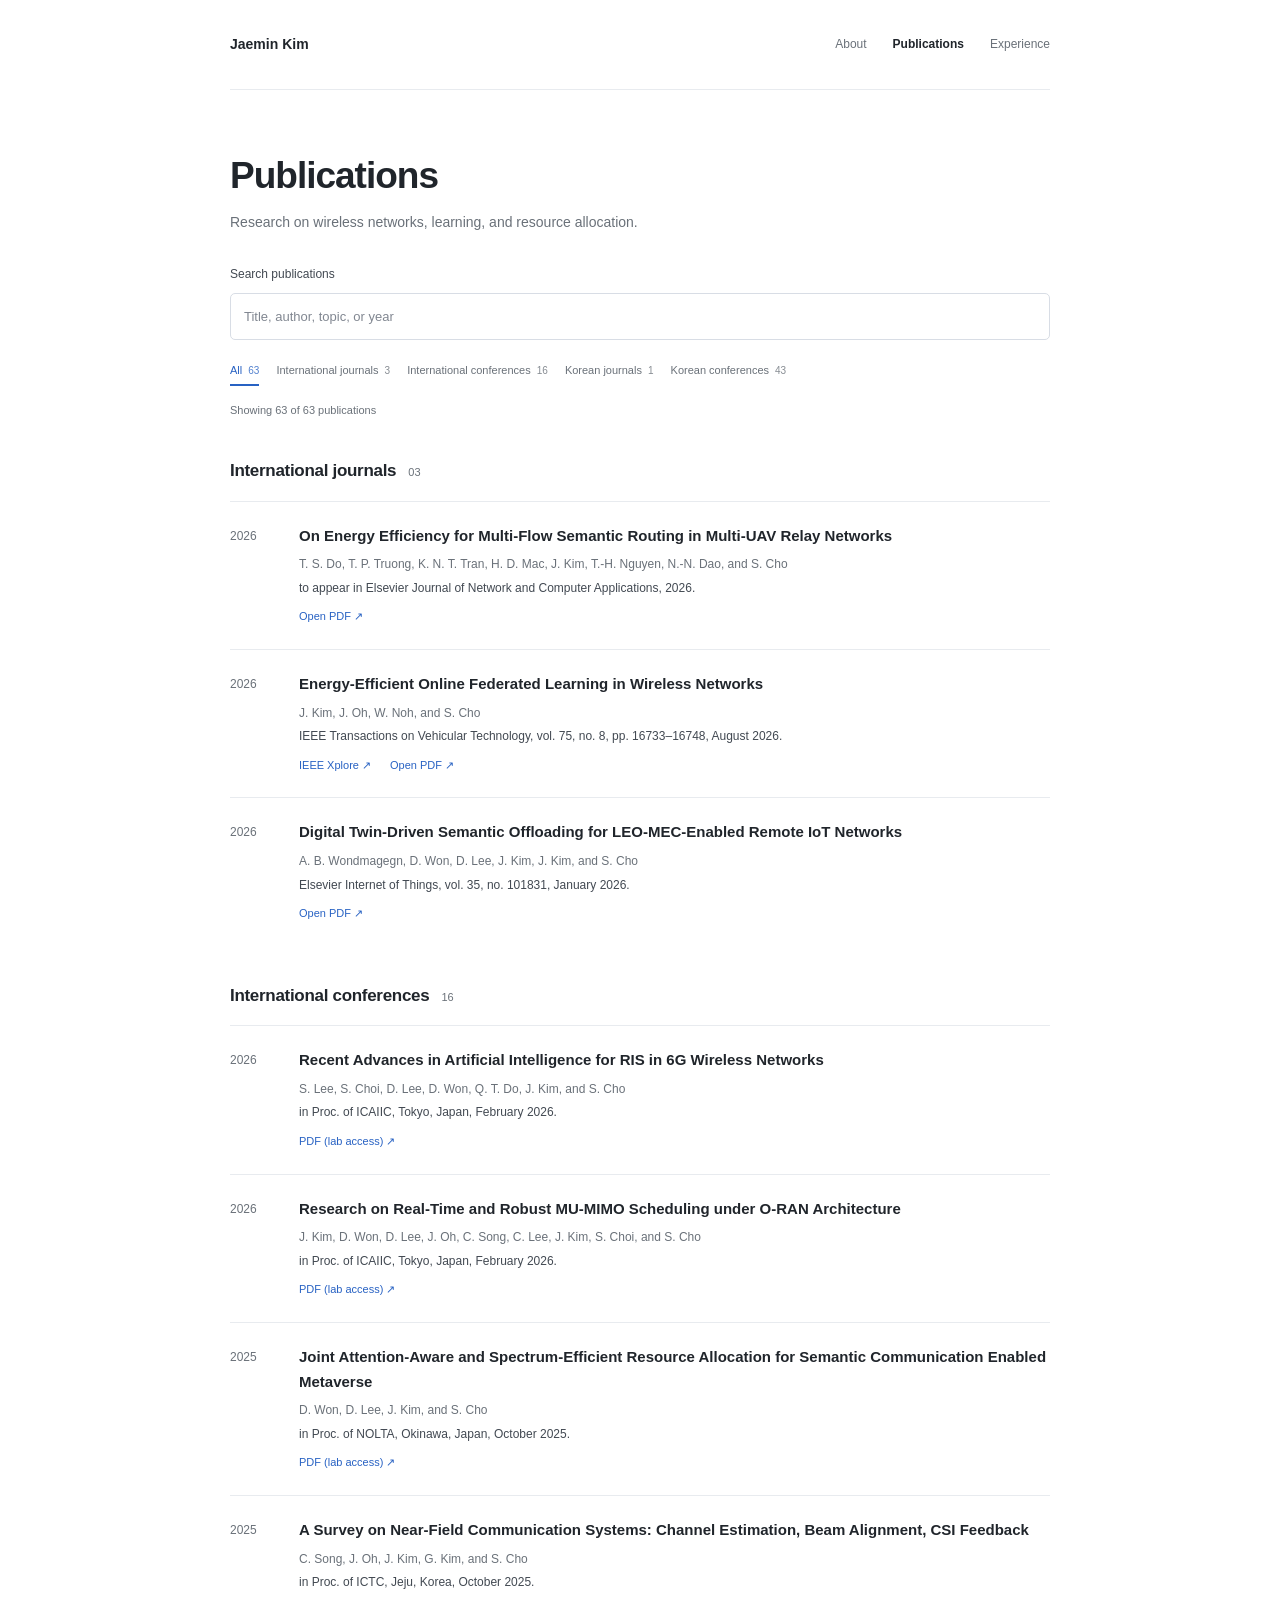
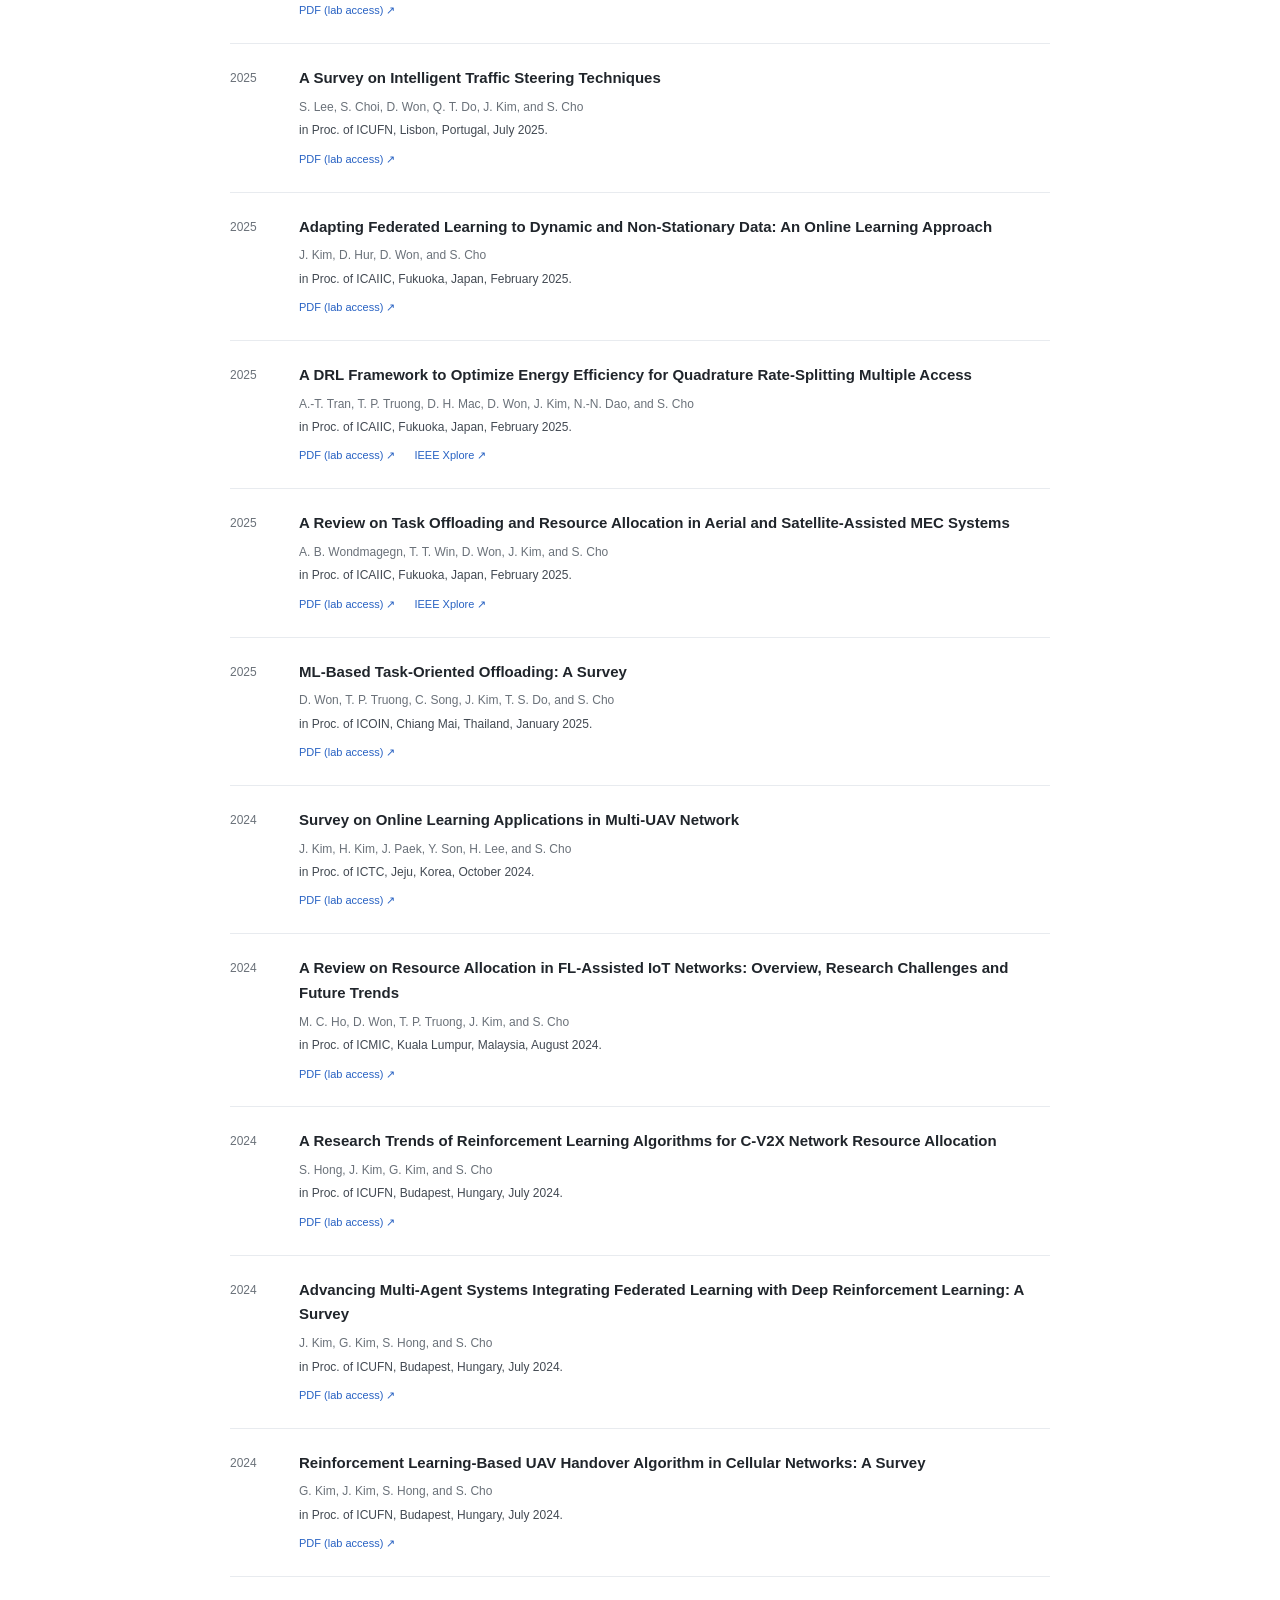
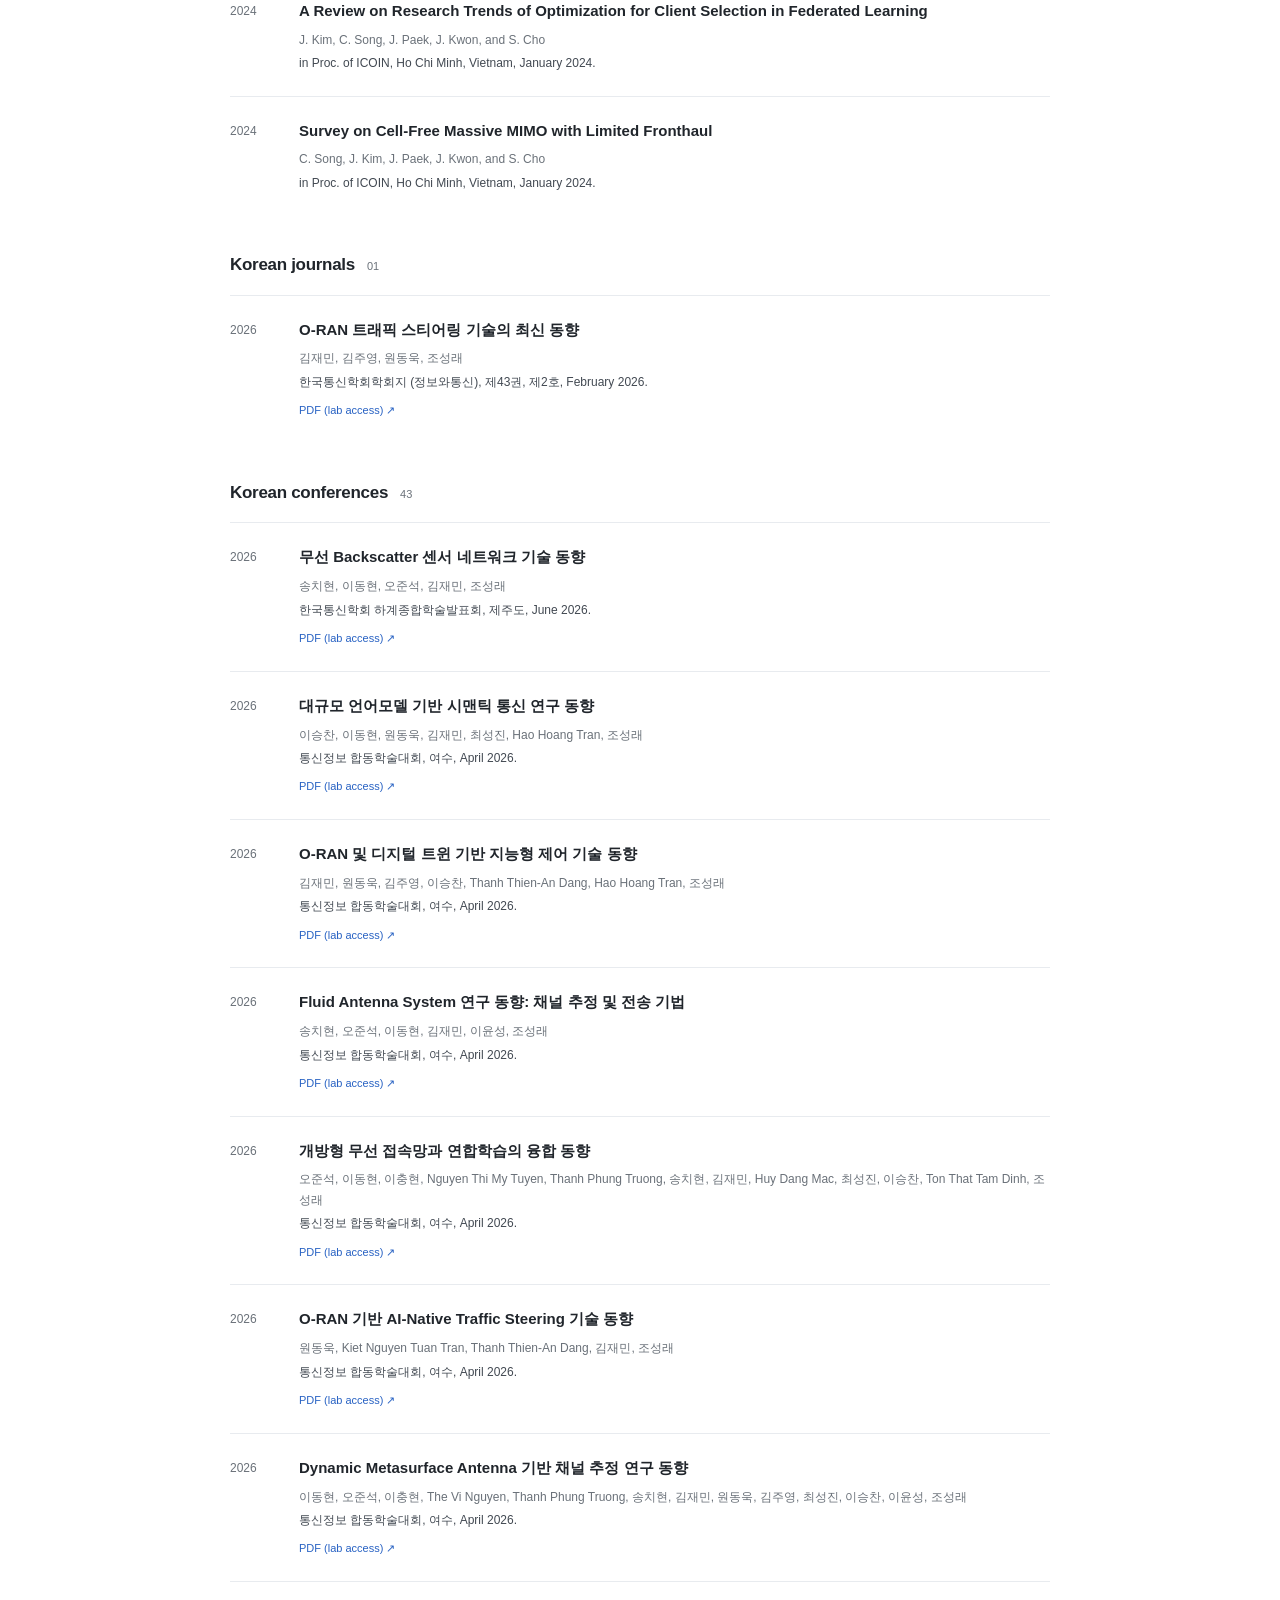
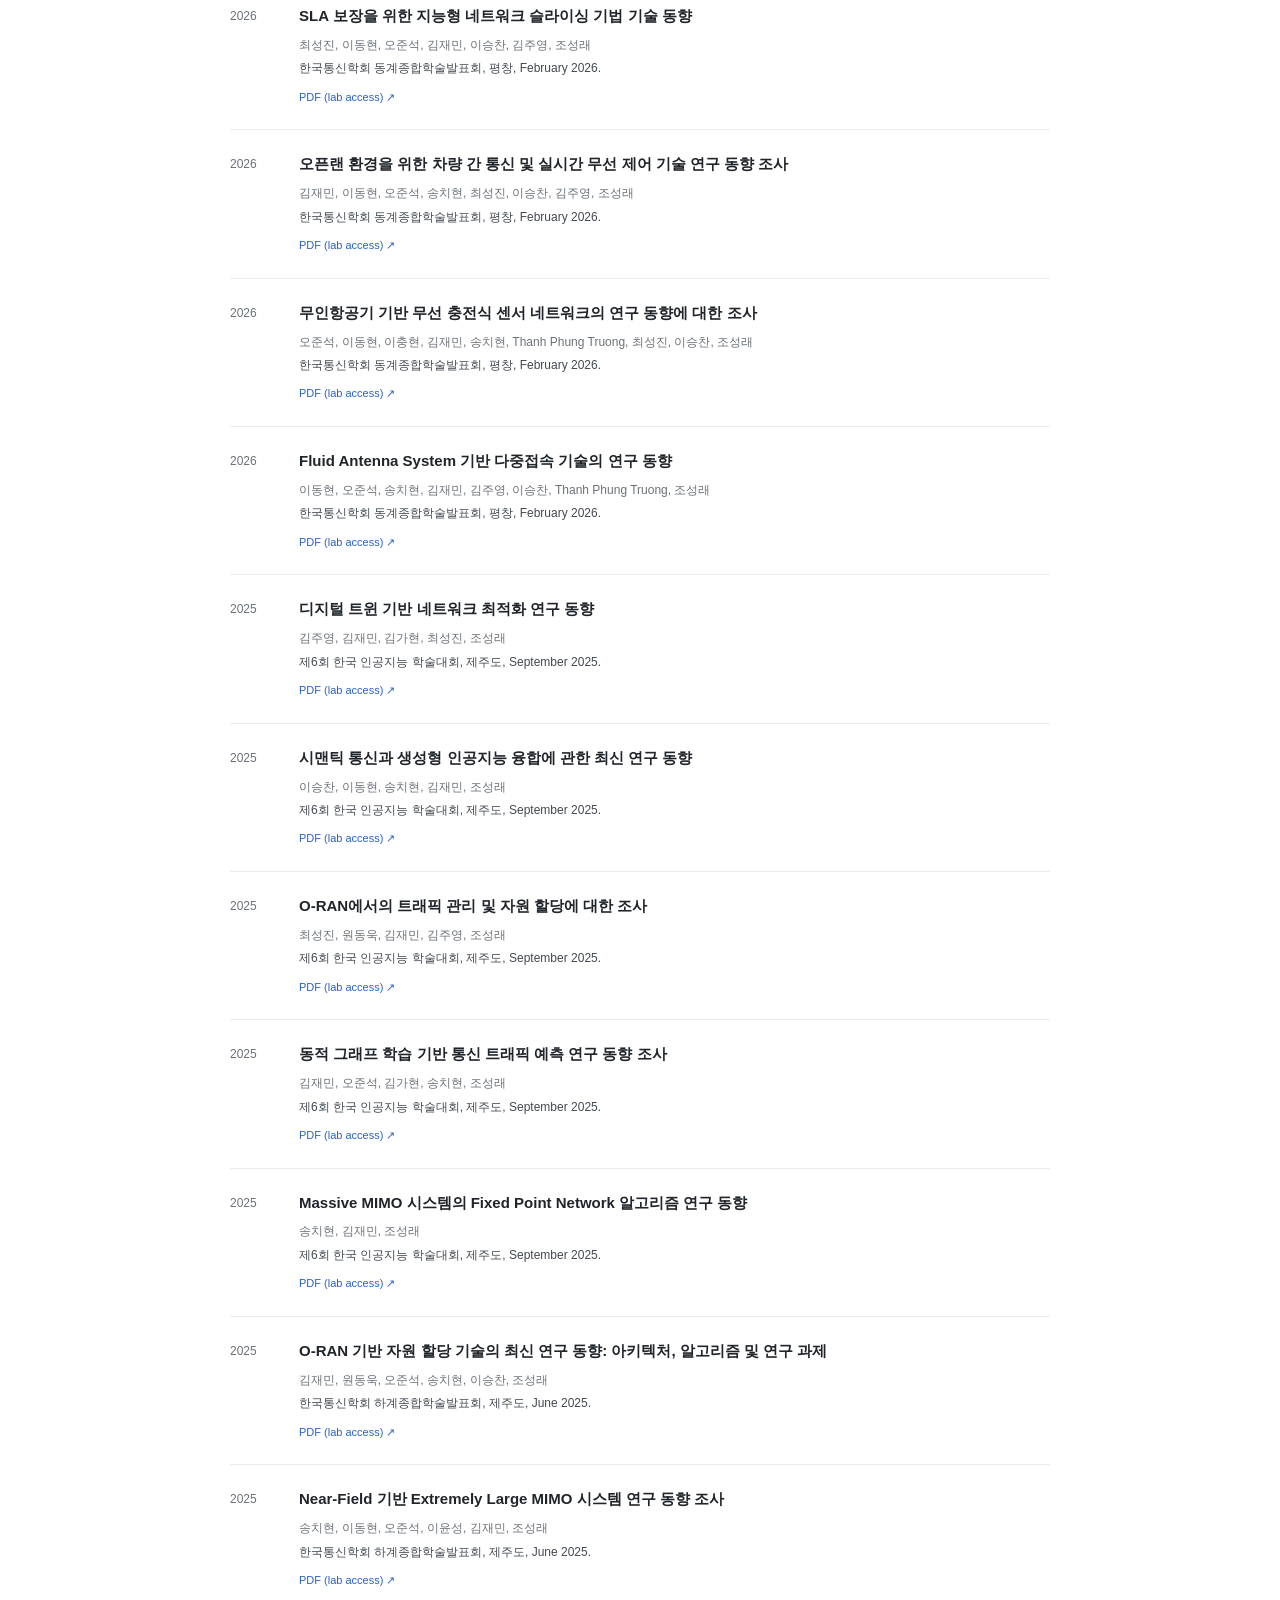
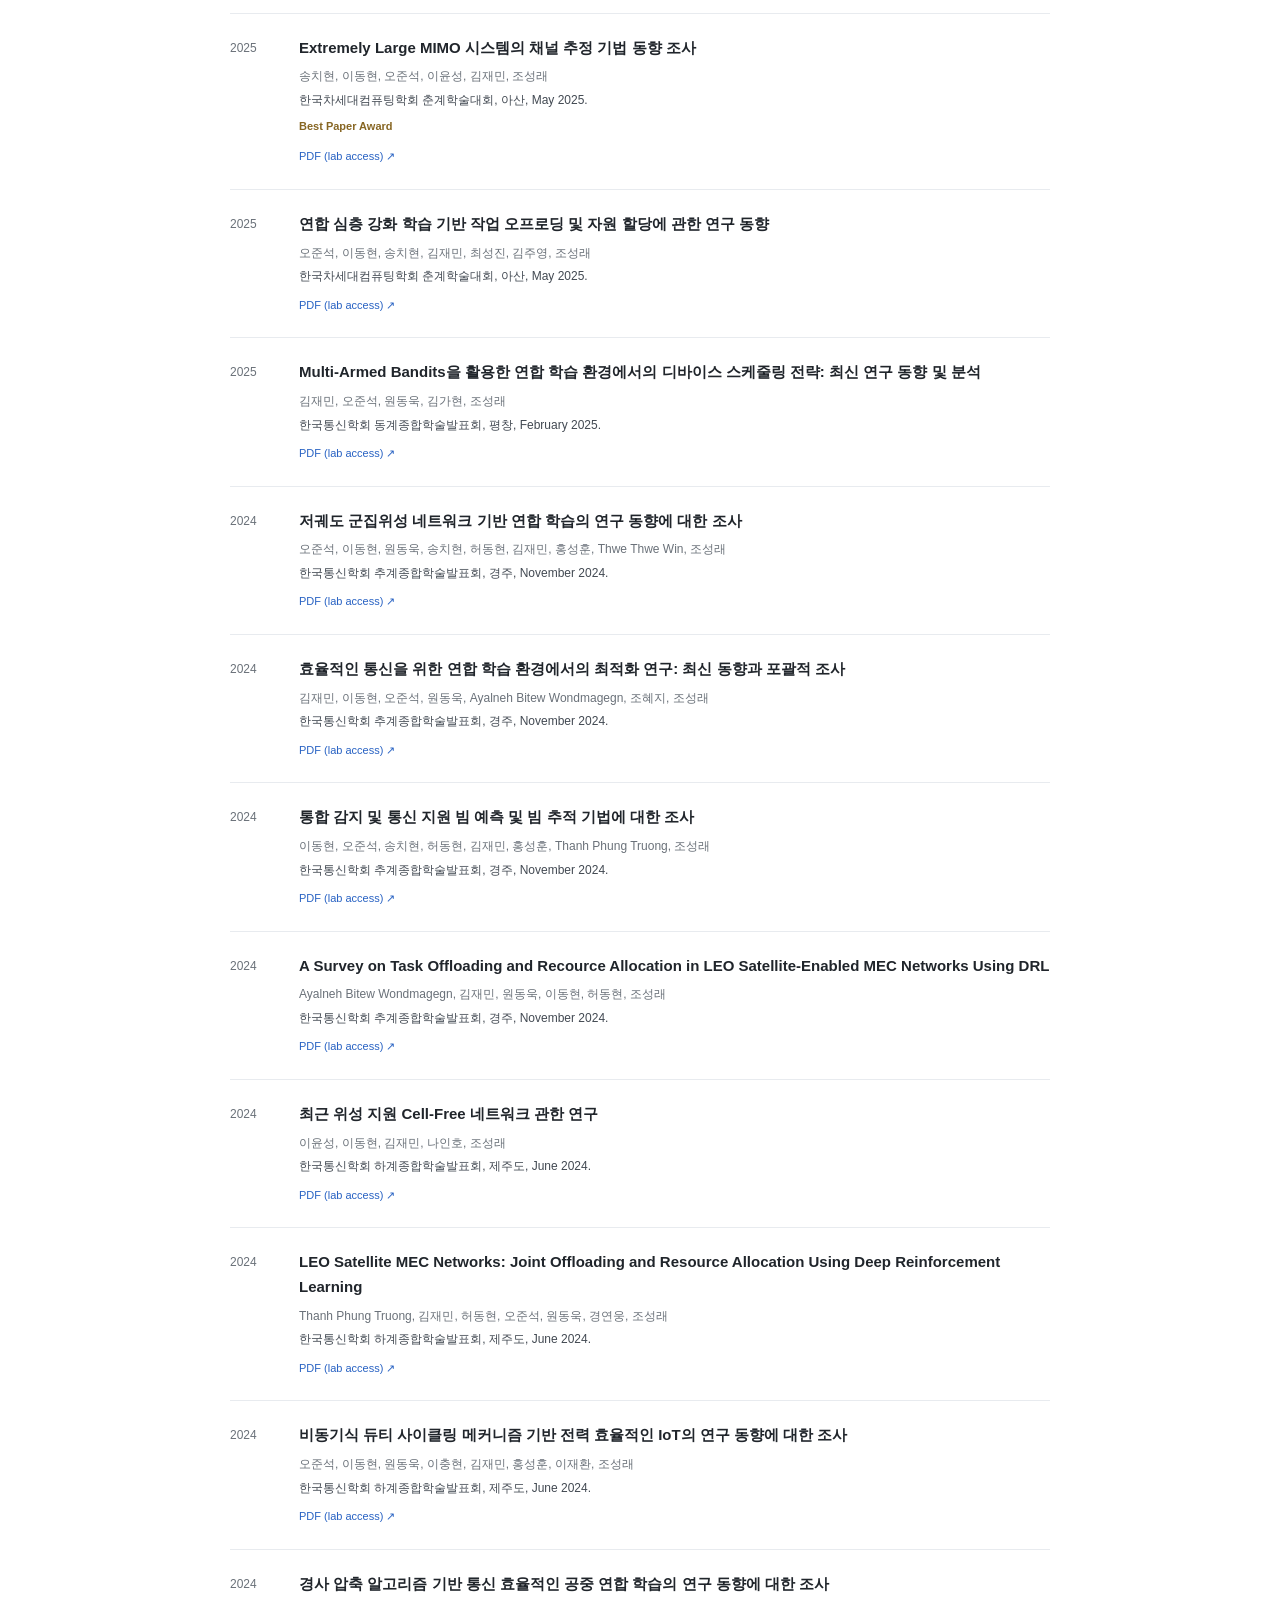
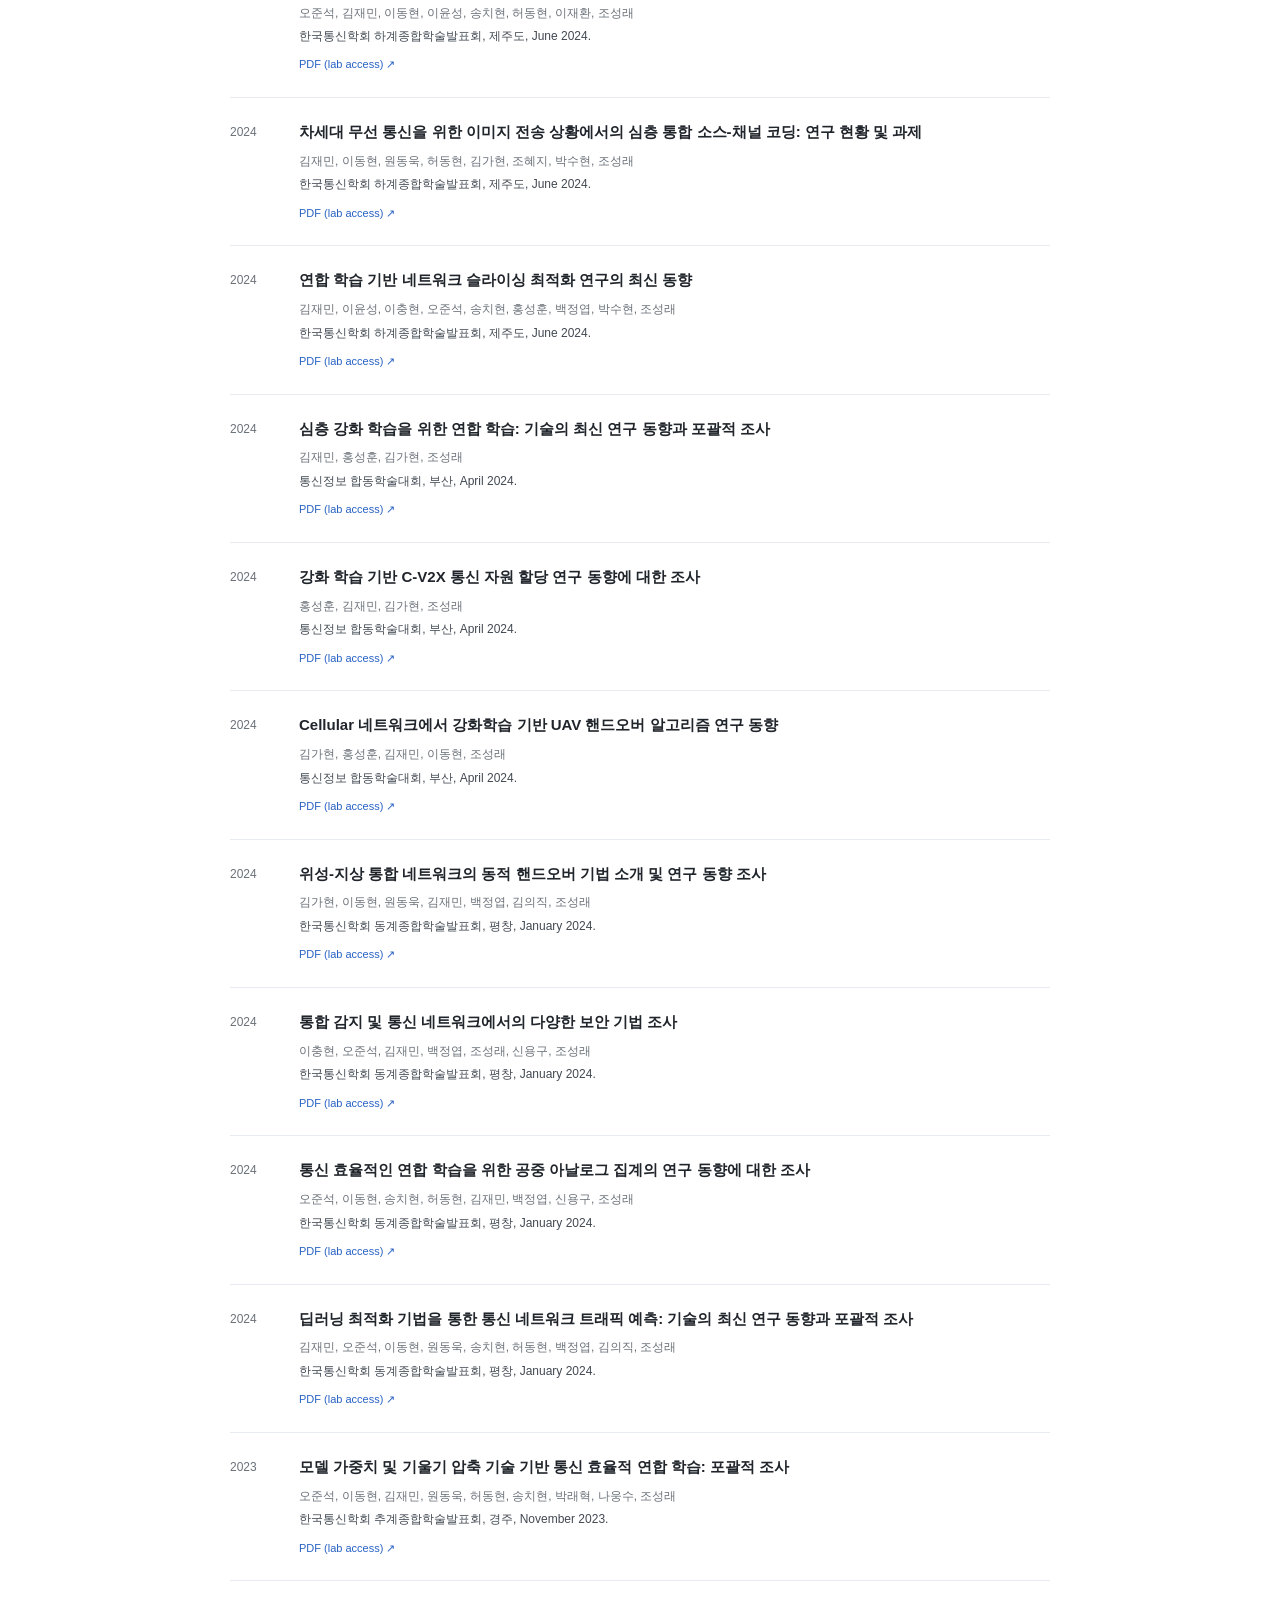
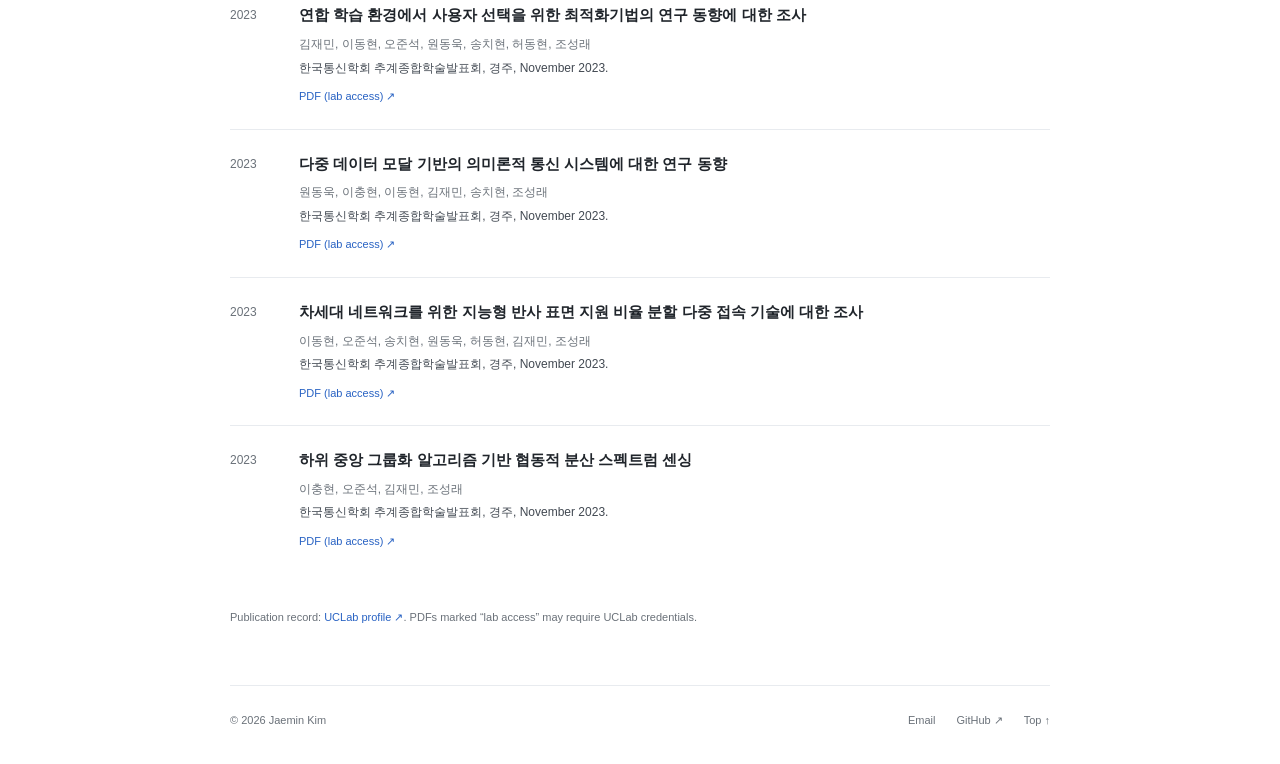
==== commit b6bf1dc5: "Redesign personal site with a clean single-column layout" ====
--- a/publications.html
+++ b/publications.html
@@ -3,12 +3,12 @@
 <head>
   <meta charset="utf-8">
   <meta name="viewport" content="width=device-width, initial-scale=1">
-  <meta name="theme-color" content="#f8f9f6">
-  <title>Publications | Jaemin Kim</title>
+  <meta name="theme-color" content="#ffffff">
+  <title>Publications — Jaemin Kim</title>
   <meta name="description" content="Publications by Jaemin Kim in wireless networks, O-RAN, online learning, and federated learning.">
   <link rel="canonical" href="https://jmkim-jay.github.io/publications.html">
   <meta property="og:type" content="website">
-  <meta property="og:title" content="Publications | Jaemin Kim">
+  <meta property="og:title" content="Publications — Jaemin Kim">
   <meta property="og:description" content="Publications by Jaemin Kim in wireless networks, O-RAN, online learning, and federated learning.">
   <meta property="og:url" content="https://jmkim-jay.github.io/publications.html">
   <link rel="icon" href="assets/favicon.svg" type="image/svg+xml">
@@ -18,418 +18,595 @@
 <body>
   <a class="skip-link" href="#main">Skip to content</a>
   <header class="site-header">
-    <div class="header-inner">
-      <a class="brand" href="index.html" aria-label="Jaemin Kim — home"><span class="monogram" aria-hidden="true">jk.</span><span>Jaemin Kim</span></a>
-      <nav aria-label="Main navigation">
-        <a href="index.html#about">About</a>
-        <a href="index.html#research">Research</a>
-        <a href="publications.html" aria-current="page">Publications</a>
-        <a href="index.html#experience">Experience</a>
-      </nav>
-    </div>
+    <a class="brand" href="index.html" aria-label="Jaemin Kim — home">Jaemin Kim</a>
+    <nav aria-label="Main navigation">
+      <a href="index.html#about">About</a>
+      <a href="publications.html" aria-current="page">Publications</a>
+      <a href="index.html#experience">Experience</a>
+    </nav>
   </header>
-  <div class="page-layout">
-    <aside class="profile" aria-label="Profile and contact">
-      <div class="portrait-frame"><img src="assets/portrait.jpeg" alt="Portrait of Jaemin Kim" width="120" height="154" fetchpriority="high"></div>
-      <p class="profile-name">Jaemin Kim <span lang="ko">김재민</span></p>
-      <p class="profile-role">Ph.D. Student</p>
-      <p class="profile-affiliation">Computer Science &amp; Engineering<br>Chung-Ang University</p>
-      <div class="profile-divider"></div>
-      <a class="profile-link" href="mailto:jmkim@uclab.re.kr"><span class="link-label">Email</span><span>jmkim@uclab.re.kr ↗</span></a>
-      <a class="profile-link" href="https://github.com/jmkim-jay"><span class="link-label">Code</span><span>GitHub ↗</span></a>
-      <a class="profile-link" href="https://uclab.re.kr/jmkim.html"><span class="link-label">Lab</span><span>UCLab ↗</span></a>
-      <p class="profile-note">Wireless networks.<br>Online learning.<br>Real-time decisions.</p>
-    </aside>
-    <main id="main">
-<section class="intro publications-intro"><p class="eyebrow"><span class="small-rule"></span> Publications</p><h1>Research record<span class="name-dot">.</span></h1><p class="intro-subtitle">Work on wireless networks, learning, and resource allocation.</p><p class="record-source">Publication details and paper links from my <a href="https://uclab.re.kr/jmkim.html">UCLab profile ↗</a>. Links marked “lab access” may require UCLab credentials.</p></section>
+  <main id="main">
+<section class="publications-intro"><h1>Publications</h1><p>Research on wireless networks, learning, and resource allocation.</p></section>
 <div class="publication-controls" hidden>
   <label class="search-label" for="publication-search">Search publications</label>
-  <input id="publication-search" type="search" placeholder="Search by title, author, topic, or year…" autocomplete="off">
+  <input id="publication-search" type="search" placeholder="Title, author, topic, or year" autocomplete="off">
   <div class="filter-buttons" role="group" aria-label="Publication category"><button type="button" data-filter="all" aria-pressed="true">All <span>63</span></button><button type="button" data-filter="journal" aria-pressed="false">International journals <span>3</span></button><button type="button" data-filter="conference" aria-pressed="false">International conferences <span>16</span></button><button type="button" data-filter="korean-journal" aria-pressed="false">Korean journals <span>1</span></button><button type="button" data-filter="korean-conference" aria-pressed="false">Korean conferences <span>43</span></button></div>
   <p class="result-count" role="status" aria-live="polite" aria-atomic="true">Showing 63 publications</p>
 </div>
-<div class="all-publications"><section class="pub-group" data-group="journal" aria-labelledby="heading-journal"><h2 id="heading-journal">International journals <span>03</span></h2><article class="publication" id="journal-3" data-category="journal">
-        <div class="pub-meta"><span>Journal</span><span>2026</span></div>
+<div class="all-publications"><section class="pub-group" data-group="journal" aria-labelledby="heading-journal"><h2 id="heading-journal">International journals <span>3</span></h2><article class="publication" id="journal-3" data-category="journal">
+      <p class="pub-year">2026</p>
+      <div class="pub-body">
         <h3>On Energy Efficiency for Multi-Flow Semantic Routing in Multi-UAV Relay Networks</h3>
         <p class="authors">T. S. Do, T. P. Truong, K. N. T. Tran, H. D. Mac, J. Kim, T.-H. Nguyen, N.-N. Dao, and S. Cho</p>
         <p class="venue">to appear in Elsevier Journal of Network and Computer Applications, 2026.</p>
-        <div class="paper-links"><a href="https://uclab.re.kr/uploads/files/tung_jnca_2026_open.pdf?publications_openaccesspdf">Open Access PDF <span aria-hidden="true">↗</span></a></div>
+
+        <div class="paper-links"><a href="https://uclab.re.kr/uploads/files/tung_jnca_2026_open.pdf?publications_openaccesspdf">Open PDF<span aria-hidden="true"> ↗</span></a></div>
+      </div>
     </article><article class="publication" id="journal-2" data-category="journal">
-        <div class="pub-meta"><span>Journal</span><span>2026</span></div>
+      <p class="pub-year">2026</p>
+      <div class="pub-body">
         <h3>Energy-Efficient Online Federated Learning in Wireless Networks</h3>
         <p class="authors">J. Kim, J. Oh, W. Noh, and S. Cho</p>
         <p class="venue">IEEE Transactions on Vehicular Technology, vol. 75, no. 8, pp. 16733–16748, August 2026.</p>
-        <div class="paper-links"><a href="https://ieeexplore.ieee.org/document/11421057">IEEE Xplore <span aria-hidden="true">↗</span></a><a href="https://uclab.re.kr/publications_openaccesspdf/jmkim_tvt_2026_open.pdf">Open Access PDF <span aria-hidden="true">↗</span></a></div>
+
+        <div class="paper-links"><a href="https://ieeexplore.ieee.org/document/11421057">IEEE Xplore<span aria-hidden="true"> ↗</span></a><a href="https://uclab.re.kr/publications_openaccesspdf/jmkim_tvt_2026_open.pdf">Open PDF<span aria-hidden="true"> ↗</span></a></div>
+      </div>
     </article><article class="publication" id="journal-1" data-category="journal">
-        <div class="pub-meta"><span>Journal</span><span>2026</span></div>
+      <p class="pub-year">2026</p>
+      <div class="pub-body">
         <h3>Digital Twin-Driven Semantic Offloading for LEO-MEC-Enabled Remote IoT Networks</h3>
         <p class="authors">A. B. Wondmagegn, D. Won, D. Lee, J. Kim, J. Kim, and S. Cho</p>
         <p class="venue">Elsevier Internet of Things, vol. 35, no. 101831, January 2026.</p>
-        <div class="paper-links"><a href="https://uclab.re.kr/publications_openaccesspdf/ayalneh_iotj2025_open.pdf">Open Access PDF <span aria-hidden="true">↗</span></a></div>
+
+        <div class="paper-links"><a href="https://uclab.re.kr/publications_openaccesspdf/ayalneh_iotj2025_open.pdf">Open PDF<span aria-hidden="true"> ↗</span></a></div>
+      </div>
     </article></section><section class="pub-group" data-group="conference" aria-labelledby="heading-conference"><h2 id="heading-conference">International conferences <span>16</span></h2><article class="publication" id="conference-16" data-category="conference">
-        <div class="pub-meta"><span>Conference</span><span>2026</span></div>
+      <p class="pub-year">2026</p>
+      <div class="pub-body">
         <h3>Recent Advances in Artificial Intelligence for RIS in 6G Wireless Networks</h3>
         <p class="authors">S. Lee, S. Choi, D. Lee, D. Won, Q. T. Do, J. Kim, and S. Cho</p>
         <p class="venue">in Proc. of ICAIIC, Tokyo, Japan, February 2026.</p>
-        <div class="paper-links"><a href="https://uclab.re.kr/publications/original/sclee__icaiic_2026.pdf">PDF (lab access) <span aria-hidden="true">↗</span></a></div>
+
+        <div class="paper-links"><a href="https://uclab.re.kr/publications/original/sclee__icaiic_2026.pdf">PDF (lab access)<span aria-hidden="true"> ↗</span></a></div>
+      </div>
     </article><article class="publication" id="conference-15" data-category="conference">
-        <div class="pub-meta"><span>Conference</span><span>2026</span></div>
+      <p class="pub-year">2026</p>
+      <div class="pub-body">
         <h3>Research on Real-Time and Robust MU-MIMO Scheduling under O-RAN Architecture</h3>
         <p class="authors">J. Kim, D. Won, D. Lee, J. Oh, C. Song, C. Lee, J. Kim, S. Choi, and S. Cho</p>
         <p class="venue">in Proc. of ICAIIC, Tokyo, Japan, February 2026.</p>
-        <div class="paper-links"><a href="https://uclab.re.kr/publications/original/jmkim_icaiic_2026.pdf">PDF (lab access) <span aria-hidden="true">↗</span></a></div>
+
+        <div class="paper-links"><a href="https://uclab.re.kr/publications/original/jmkim_icaiic_2026.pdf">PDF (lab access)<span aria-hidden="true"> ↗</span></a></div>
+      </div>
     </article><article class="publication" id="conference-14" data-category="conference">
-        <div class="pub-meta"><span>Conference</span><span>2025</span></div>
+      <p class="pub-year">2025</p>
+      <div class="pub-body">
         <h3>Joint Attention-Aware and Spectrum-Efficient Resource Allocation for Semantic Communication Enabled Metaverse</h3>
         <p class="authors">D. Won, D. Lee, J. Kim, and S. Cho</p>
         <p class="venue">in Proc. of NOLTA, Okinawa, Japan, October 2025.</p>
-        <div class="paper-links"><a href="https://uclab.re.kr/publications/original/dwwon_nolta_2025.pdf">PDF (lab access) <span aria-hidden="true">↗</span></a></div>
+
+        <div class="paper-links"><a href="https://uclab.re.kr/publications/original/dwwon_nolta_2025.pdf">PDF (lab access)<span aria-hidden="true"> ↗</span></a></div>
+      </div>
     </article><article class="publication" id="conference-13" data-category="conference">
-        <div class="pub-meta"><span>Conference</span><span>2025</span></div>
+      <p class="pub-year">2025</p>
+      <div class="pub-body">
         <h3>A Survey on Near-Field Communication Systems: Channel Estimation, Beam Alignment, CSI Feedback</h3>
         <p class="authors">C. Song, J. Oh, J. Kim, G. Kim, and S. Cho</p>
         <p class="venue">in Proc. of ICTC, Jeju, Korea, October 2025.</p>
-        <div class="paper-links"><a href="https://uclab.re.kr/publications/original/chsong_ictc_2025.pdf">PDF (lab access) <span aria-hidden="true">↗</span></a></div>
+
+        <div class="paper-links"><a href="https://uclab.re.kr/publications/original/chsong_ictc_2025.pdf">PDF (lab access)<span aria-hidden="true"> ↗</span></a></div>
+      </div>
     </article><article class="publication" id="conference-12" data-category="conference">
-        <div class="pub-meta"><span>Conference</span><span>2025</span></div>
+      <p class="pub-year">2025</p>
+      <div class="pub-body">
         <h3>A Survey on Intelligent Traffic Steering Techniques</h3>
         <p class="authors">S. Lee, S. Choi, D. Won, Q. T. Do, J. Kim, and S. Cho</p>
         <p class="venue">in Proc. of ICUFN, Lisbon, Portugal, July 2025.</p>
-        <div class="paper-links"><a href="https://uclab.re.kr/publications/original/sclee_icufn_2025.pdf">PDF (lab access) <span aria-hidden="true">↗</span></a></div>
+
+        <div class="paper-links"><a href="https://uclab.re.kr/publications/original/sclee_icufn_2025.pdf">PDF (lab access)<span aria-hidden="true"> ↗</span></a></div>
+      </div>
     </article><article class="publication" id="conference-11" data-category="conference">
-        <div class="pub-meta"><span>Conference</span><span>2025</span></div>
+      <p class="pub-year">2025</p>
+      <div class="pub-body">
         <h3>Adapting Federated Learning to Dynamic and Non-Stationary Data: An Online Learning Approach</h3>
         <p class="authors">J. Kim, D. Hur, D. Won, and S. Cho</p>
         <p class="venue">in Proc. of ICAIIC, Fukuoka, Japan, February 2025.</p>
-        <div class="paper-links"><a href="https://uclab.re.kr/publications/original/jmkim_ICAIIC2025.pdf">PDF (lab access) <span aria-hidden="true">↗</span></a></div>
+
+        <div class="paper-links"><a href="https://uclab.re.kr/publications/original/jmkim_ICAIIC2025.pdf">PDF (lab access)<span aria-hidden="true"> ↗</span></a></div>
+      </div>
     </article><article class="publication" id="conference-10" data-category="conference">
-        <div class="pub-meta"><span>Conference</span><span>2025</span></div>
+      <p class="pub-year">2025</p>
+      <div class="pub-body">
         <h3>A DRL Framework to Optimize Energy Efficiency for Quadrature Rate-Splitting Multiple Access</h3>
         <p class="authors">A.-T. Tran, T. P. Truong, D. H. Mac, D. Won, J. Kim, N.-N. Dao, and S. Cho</p>
         <p class="venue">in Proc. of ICAIIC, Fukuoka, Japan, February 2025.</p>
-        <div class="paper-links"><a href="https://uclab.re.kr/publications/original/Tien_ICAIIC2025.pdf">PDF (lab access) <span aria-hidden="true">↗</span></a><a href="https://ieeexplore.ieee.org/document/10920858">IEEE Xplore <span aria-hidden="true">↗</span></a></div>
+
+        <div class="paper-links"><a href="https://uclab.re.kr/publications/original/Tien_ICAIIC2025.pdf">PDF (lab access)<span aria-hidden="true"> ↗</span></a><a href="https://ieeexplore.ieee.org/document/10920858">IEEE Xplore<span aria-hidden="true"> ↗</span></a></div>
+      </div>
     </article><article class="publication" id="conference-9" data-category="conference">
-        <div class="pub-meta"><span>Conference</span><span>2025</span></div>
+      <p class="pub-year">2025</p>
+      <div class="pub-body">
         <h3>A Review on Task Offloading and Resource Allocation in Aerial and Satellite-Assisted MEC Systems</h3>
         <p class="authors">A. B. Wondmagegn, T. T. Win, D. Won, J. Kim, and S. Cho</p>
         <p class="venue">in Proc. of ICAIIC, Fukuoka, Japan, February 2025.</p>
-        <div class="paper-links"><a href="https://uclab.re.kr/publications/original/ayalneh_ICAIIC2025.pdf">PDF (lab access) <span aria-hidden="true">↗</span></a><a href="https://ieeexplore.ieee.org/document/10920687">IEEE Xplore <span aria-hidden="true">↗</span></a></div>
+
+        <div class="paper-links"><a href="https://uclab.re.kr/publications/original/ayalneh_ICAIIC2025.pdf">PDF (lab access)<span aria-hidden="true"> ↗</span></a><a href="https://ieeexplore.ieee.org/document/10920687">IEEE Xplore<span aria-hidden="true"> ↗</span></a></div>
+      </div>
     </article><article class="publication" id="conference-8" data-category="conference">
-        <div class="pub-meta"><span>Conference</span><span>2025</span></div>
+      <p class="pub-year">2025</p>
+      <div class="pub-body">
         <h3>ML-Based Task-Oriented Offloading: A Survey</h3>
         <p class="authors">D. Won, T. P. Truong, C. Song, J. Kim, T. S. Do, and S. Cho</p>
         <p class="venue">in Proc. of ICOIN, Chiang Mai, Thailand, January 2025.</p>
-        <div class="paper-links"><a href="https://uclab.re.kr/publications/original/dwwon_ICOIN2025.pdf">PDF (lab access) <span aria-hidden="true">↗</span></a></div>
+
+        <div class="paper-links"><a href="https://uclab.re.kr/publications/original/dwwon_ICOIN2025.pdf">PDF (lab access)<span aria-hidden="true"> ↗</span></a></div>
+      </div>
     </article><article class="publication" id="conference-7" data-category="conference">
-        <div class="pub-meta"><span>Conference</span><span>2024</span></div>
+      <p class="pub-year">2024</p>
+      <div class="pub-body">
         <h3>Survey on Online Learning Applications in Multi-UAV Network</h3>
         <p class="authors">J. Kim, H. Kim, J. Paek, Y. Son, H. Lee, and S. Cho</p>
         <p class="venue">in Proc. of ICTC, Jeju, Korea, October 2024.</p>
-        <div class="paper-links"><a href="https://uclab.re.kr/publications/original/jmkim_ictc_2024_2.pdf">PDF (lab access) <span aria-hidden="true">↗</span></a></div>
+
+        <div class="paper-links"><a href="https://uclab.re.kr/publications/original/jmkim_ictc_2024_2.pdf">PDF (lab access)<span aria-hidden="true"> ↗</span></a></div>
+      </div>
     </article><article class="publication" id="conference-6" data-category="conference">
-        <div class="pub-meta"><span>Conference</span><span>2024</span></div>
+      <p class="pub-year">2024</p>
+      <div class="pub-body">
         <h3>A Review on Resource Allocation in FL-Assisted IoT Networks: Overview, Research Challenges and Future Trends</h3>
         <p class="authors">M. C. Ho, D. Won, T. P. Truong, J. Kim, and S. Cho</p>
         <p class="venue">in Proc. of ICMIC, Kuala Lumpur, Malaysia, August 2024.</p>
-        <div class="paper-links"><a href="https://uclab.re.kr/publications/original/cuong_icmic_2024.pdf">PDF (lab access) <span aria-hidden="true">↗</span></a></div>
+
+        <div class="paper-links"><a href="https://uclab.re.kr/publications/original/cuong_icmic_2024.pdf">PDF (lab access)<span aria-hidden="true"> ↗</span></a></div>
+      </div>
     </article><article class="publication" id="conference-5" data-category="conference">
-        <div class="pub-meta"><span>Conference</span><span>2024</span></div>
+      <p class="pub-year">2024</p>
+      <div class="pub-body">
         <h3>A Research Trends of Reinforcement Learning Algorithms for C-V2X Network Resource Allocation</h3>
         <p class="authors">S. Hong, J. Kim, G. Kim, and S. Cho</p>
         <p class="venue">in Proc. of ICUFN, Budapest, Hungary, July 2024.</p>
-        <div class="paper-links"><a href="https://uclab.re.kr/publications/original/shhong_icufn_2024.pdf">PDF (lab access) <span aria-hidden="true">↗</span></a></div>
+
+        <div class="paper-links"><a href="https://uclab.re.kr/publications/original/shhong_icufn_2024.pdf">PDF (lab access)<span aria-hidden="true"> ↗</span></a></div>
+      </div>
     </article><article class="publication" id="conference-4" data-category="conference">
-        <div class="pub-meta"><span>Conference</span><span>2024</span></div>
+      <p class="pub-year">2024</p>
+      <div class="pub-body">
         <h3>Advancing Multi-Agent Systems Integrating Federated Learning with Deep Reinforcement Learning: A Survey</h3>
         <p class="authors">J. Kim, G. Kim, S. Hong, and S. Cho</p>
         <p class="venue">in Proc. of ICUFN, Budapest, Hungary, July 2024.</p>
-        <div class="paper-links"><a href="https://uclab.re.kr/publications/original/jmkin_icufn_2024.pdf">PDF (lab access) <span aria-hidden="true">↗</span></a></div>
+
+        <div class="paper-links"><a href="https://uclab.re.kr/publications/original/jmkin_icufn_2024.pdf">PDF (lab access)<span aria-hidden="true"> ↗</span></a></div>
+      </div>
     </article><article class="publication" id="conference-3" data-category="conference">
-        <div class="pub-meta"><span>Conference</span><span>2024</span></div>
+      <p class="pub-year">2024</p>
+      <div class="pub-body">
         <h3>Reinforcement Learning-Based UAV Handover Algorithm in Cellular Networks: A Survey</h3>
         <p class="authors">G. Kim, J. Kim, S. Hong, and S. Cho</p>
         <p class="venue">in Proc. of ICUFN, Budapest, Hungary, July 2024.</p>
-        <div class="paper-links"><a href="https://uclab.re.kr/publications/original/ghkim_icufn_2024.pdf">PDF (lab access) <span aria-hidden="true">↗</span></a></div>
+
+        <div class="paper-links"><a href="https://uclab.re.kr/publications/original/ghkim_icufn_2024.pdf">PDF (lab access)<span aria-hidden="true"> ↗</span></a></div>
+      </div>
     </article><article class="publication" id="conference-2" data-category="conference">
-        <div class="pub-meta"><span>Conference</span><span>2024</span></div>
+      <p class="pub-year">2024</p>
+      <div class="pub-body">
         <h3>A Review on Research Trends of Optimization for Client Selection in Federated Learning</h3>
         <p class="authors">J. Kim, C. Song, J. Paek, J. Kwon, and S. Cho</p>
         <p class="venue">in Proc. of ICOIN, Ho Chi Minh, Vietnam, January 2024.</p>
+
         <div class="paper-links"></div>
+      </div>
     </article><article class="publication" id="conference-1" data-category="conference">
-        <div class="pub-meta"><span>Conference</span><span>2024</span></div>
+      <p class="pub-year">2024</p>
+      <div class="pub-body">
         <h3>Survey on Cell-Free Massive MIMO with Limited Fronthaul</h3>
         <p class="authors">C. Song, J. Kim, J. Paek, J. Kwon, and S. Cho</p>
         <p class="venue">in Proc. of ICOIN, Ho Chi Minh, Vietnam, January 2024.</p>
+
         <div class="paper-links"></div>
-    </article></section><section class="pub-group" data-group="korean-journal" aria-labelledby="heading-korean-journal"><h2 id="heading-korean-journal">Korean journals <span>01</span></h2><article class="publication" id="korean-journal-1" data-category="korean-journal">
-        <div class="pub-meta"><span>Korean journal</span><span>2026</span></div>
+      </div>
+    </article></section><section class="pub-group" data-group="korean-journal" aria-labelledby="heading-korean-journal"><h2 id="heading-korean-journal">Korean journals <span>1</span></h2><article class="publication" id="korean-journal-1" data-category="korean-journal">
+      <p class="pub-year">2026</p>
+      <div class="pub-body">
         <h3 lang="ko">O-RAN 트래픽 스티어링 기술의 최신 동향</h3>
         <p class="authors" lang="ko">김재민, 김주영, 원동욱, 조성래</p>
         <p class="venue" lang="ko">한국통신학회학회지 (정보와통신), 제43권, 제2호, February 2026.</p>
-        <div class="paper-links"><a href="https://uclab.re.kr/publications/original/jmkim_information_and_communication_202601.pdf">PDF (lab access) <span aria-hidden="true">↗</span></a></div>
+
+        <div class="paper-links"><a href="https://uclab.re.kr/publications/original/jmkim_information_and_communication_202601.pdf">PDF (lab access)<span aria-hidden="true"> ↗</span></a></div>
+      </div>
     </article></section><section class="pub-group" data-group="korean-conference" aria-labelledby="heading-korean-conference"><h2 id="heading-korean-conference">Korean conferences <span>43</span></h2><article class="publication" id="korean-conference-43" data-category="korean-conference">
-        <div class="pub-meta"><span>Korean conference</span><span>2026</span></div>
+      <p class="pub-year">2026</p>
+      <div class="pub-body">
         <h3 lang="ko">무선 Backscatter 센서 네트워크 기술 동향</h3>
         <p class="authors" lang="ko">송치현, 이동현, 오준석, 김재민, 조성래</p>
         <p class="venue" lang="ko">한국통신학회 하계종합학술발표회, 제주도, June 2026.</p>
-        <div class="paper-links"><a href="https://uclab.re.kr/publications/original/chsong_kics_summer_2026_v2.pdf">PDF (lab access) <span aria-hidden="true">↗</span></a></div>
+
+        <div class="paper-links"><a href="https://uclab.re.kr/publications/original/chsong_kics_summer_2026_v2.pdf">PDF (lab access)<span aria-hidden="true"> ↗</span></a></div>
+      </div>
     </article><article class="publication" id="korean-conference-42" data-category="korean-conference">
-        <div class="pub-meta"><span>Korean conference</span><span>2026</span></div>
+      <p class="pub-year">2026</p>
+      <div class="pub-body">
         <h3 lang="ko">대규모 언어모델 기반 시맨틱 통신 연구 동향</h3>
         <p class="authors" lang="ko">이승찬, 이동현, 원동욱, 김재민, 최성진, Hao Hoang Tran, 조성래</p>
         <p class="venue" lang="ko">통신정보 합동학술대회, 여수, April 2026.</p>
-        <div class="paper-links"><a href="https://uclab.re.kr/publications/original/sclee_jcci_2026.pdf">PDF (lab access) <span aria-hidden="true">↗</span></a></div>
+
+        <div class="paper-links"><a href="https://uclab.re.kr/publications/original/sclee_jcci_2026.pdf">PDF (lab access)<span aria-hidden="true"> ↗</span></a></div>
+      </div>
     </article><article class="publication" id="korean-conference-41" data-category="korean-conference">
-        <div class="pub-meta"><span>Korean conference</span><span>2026</span></div>
+      <p class="pub-year">2026</p>
+      <div class="pub-body">
         <h3 lang="ko">O-RAN 및 디지털 트윈 기반 지능형 제어 기술 동향</h3>
         <p class="authors" lang="ko">김재민, 원동욱, 김주영, 이승찬, Thanh Thien-An Dang, Hao Hoang Tran, 조성래</p>
         <p class="venue" lang="ko">통신정보 합동학술대회, 여수, April 2026.</p>
-        <div class="paper-links"><a href="https://uclab.re.kr/publications/original/jmkim_jcci_2026.pdf">PDF (lab access) <span aria-hidden="true">↗</span></a></div>
+
+        <div class="paper-links"><a href="https://uclab.re.kr/publications/original/jmkim_jcci_2026.pdf">PDF (lab access)<span aria-hidden="true"> ↗</span></a></div>
+      </div>
     </article><article class="publication" id="korean-conference-40" data-category="korean-conference">
-        <div class="pub-meta"><span>Korean conference</span><span>2026</span></div>
+      <p class="pub-year">2026</p>
+      <div class="pub-body">
         <h3 lang="ko">Fluid Antenna System 연구 동향: 채널 추정 및 전송 기법</h3>
         <p class="authors" lang="ko">송치현, 오준석, 이동현, 김재민, 이윤성, 조성래</p>
         <p class="venue" lang="ko">통신정보 합동학술대회, 여수, April 2026.</p>
-        <div class="paper-links"><a href="https://uclab.re.kr/publications/original/chsong_jcci_2026.pdf">PDF (lab access) <span aria-hidden="true">↗</span></a></div>
+
+        <div class="paper-links"><a href="https://uclab.re.kr/publications/original/chsong_jcci_2026.pdf">PDF (lab access)<span aria-hidden="true"> ↗</span></a></div>
+      </div>
     </article><article class="publication" id="korean-conference-39" data-category="korean-conference">
-        <div class="pub-meta"><span>Korean conference</span><span>2026</span></div>
+      <p class="pub-year">2026</p>
+      <div class="pub-body">
         <h3 lang="ko">개방형 무선 접속망과 연합학습의 융합 동향</h3>
         <p class="authors" lang="ko">오준석, 이동현, 이충현, Nguyen Thi My Tuyen, Thanh Phung Truong, 송치현, 김재민, Huy Dang Mac, 최성진, 이승찬, Ton That Tam Dinh, 조성래</p>
         <p class="venue" lang="ko">통신정보 합동학술대회, 여수, April 2026.</p>
-        <div class="paper-links"><a href="https://uclab.re.kr/publications/original/jsoh_jcci_2026.pdf">PDF (lab access) <span aria-hidden="true">↗</span></a></div>
+
+        <div class="paper-links"><a href="https://uclab.re.kr/publications/original/jsoh_jcci_2026.pdf">PDF (lab access)<span aria-hidden="true"> ↗</span></a></div>
+      </div>
     </article><article class="publication" id="korean-conference-38" data-category="korean-conference">
-        <div class="pub-meta"><span>Korean conference</span><span>2026</span></div>
+      <p class="pub-year">2026</p>
+      <div class="pub-body">
         <h3 lang="ko">O-RAN 기반 AI-Native Traffic Steering 기술 동향</h3>
         <p class="authors" lang="ko">원동욱, Kiet Nguyen Tuan Tran, Thanh Thien-An Dang, 김재민, 조성래</p>
         <p class="venue" lang="ko">통신정보 합동학술대회, 여수, April 2026.</p>
-        <div class="paper-links"><a href="https://uclab.re.kr/publications/original/dwwon_jcci_2026.pdf">PDF (lab access) <span aria-hidden="true">↗</span></a></div>
+
+        <div class="paper-links"><a href="https://uclab.re.kr/publications/original/dwwon_jcci_2026.pdf">PDF (lab access)<span aria-hidden="true"> ↗</span></a></div>
+      </div>
     </article><article class="publication" id="korean-conference-37" data-category="korean-conference">
-        <div class="pub-meta"><span>Korean conference</span><span>2026</span></div>
+      <p class="pub-year">2026</p>
+      <div class="pub-body">
         <h3 lang="ko">Dynamic Metasurface Antenna 기반 채널 추정 연구 동향</h3>
         <p class="authors" lang="ko">이동현, 오준석, 이충현, The Vi Nguyen, Thanh Phung Truong, 송치현, 김재민, 원동욱, 김주영, 최성진, 이승찬, 이윤성, 조성래</p>
         <p class="venue" lang="ko">통신정보 합동학술대회, 여수, April 2026.</p>
-        <div class="paper-links"><a href="https://uclab.re.kr/publications/original/dhlee_jcci_2026.pdf">PDF (lab access) <span aria-hidden="true">↗</span></a></div>
+
+        <div class="paper-links"><a href="https://uclab.re.kr/publications/original/dhlee_jcci_2026.pdf">PDF (lab access)<span aria-hidden="true"> ↗</span></a></div>
+      </div>
     </article><article class="publication" id="korean-conference-36" data-category="korean-conference">
-        <div class="pub-meta"><span>Korean conference</span><span>2026</span></div>
+      <p class="pub-year">2026</p>
+      <div class="pub-body">
         <h3 lang="ko">SLA 보장을 위한 지능형 네트워크 슬라이싱 기법 기술 동향</h3>
         <p class="authors" lang="ko">최성진, 이동현, 오준석, 김재민, 이승찬, 김주영, 조성래</p>
         <p class="venue" lang="ko">한국통신학회 동계종합학술발표회, 평창, February 2026.</p>
-        <div class="paper-links"><a href="https://uclab.re.kr/publications/original/sjchoi_kics_2026_winter_v2.pdf">PDF (lab access) <span aria-hidden="true">↗</span></a></div>
+
+        <div class="paper-links"><a href="https://uclab.re.kr/publications/original/sjchoi_kics_2026_winter_v2.pdf">PDF (lab access)<span aria-hidden="true"> ↗</span></a></div>
+      </div>
     </article><article class="publication" id="korean-conference-35" data-category="korean-conference">
-        <div class="pub-meta"><span>Korean conference</span><span>2026</span></div>
+      <p class="pub-year">2026</p>
+      <div class="pub-body">
         <h3 lang="ko">오픈랜 환경을 위한 차량 간 통신 및 실시간 무선 제어 기술 연구 동향 조사</h3>
         <p class="authors" lang="ko">김재민, 이동현, 오준석, 송치현, 최성진, 이승찬, 김주영, 조성래</p>
         <p class="venue" lang="ko">한국통신학회 동계종합학술발표회, 평창, February 2026.</p>
-        <div class="paper-links"><a href="https://uclab.re.kr/publications/original/jmkim_kics_2026_winter_v2.pdf">PDF (lab access) <span aria-hidden="true">↗</span></a></div>
+
+        <div class="paper-links"><a href="https://uclab.re.kr/publications/original/jmkim_kics_2026_winter_v2.pdf">PDF (lab access)<span aria-hidden="true"> ↗</span></a></div>
+      </div>
     </article><article class="publication" id="korean-conference-34" data-category="korean-conference">
-        <div class="pub-meta"><span>Korean conference</span><span>2026</span></div>
+      <p class="pub-year">2026</p>
+      <div class="pub-body">
         <h3 lang="ko">무인항공기 기반 무선 충전식 센서 네트워크의 연구 동향에 대한 조사</h3>
         <p class="authors" lang="ko">오준석, 이동현, 이충현, 김재민, 송치현, Thanh Phung Truong, 최성진, 이승찬, 조성래</p>
         <p class="venue" lang="ko">한국통신학회 동계종합학술발표회, 평창, February 2026.</p>
-        <div class="paper-links"><a href="https://uclab.re.kr/publications/original/jsoh_kics_2026_winter_v2.pdf">PDF (lab access) <span aria-hidden="true">↗</span></a></div>
+
+        <div class="paper-links"><a href="https://uclab.re.kr/publications/original/jsoh_kics_2026_winter_v2.pdf">PDF (lab access)<span aria-hidden="true"> ↗</span></a></div>
+      </div>
     </article><article class="publication" id="korean-conference-33" data-category="korean-conference">
-        <div class="pub-meta"><span>Korean conference</span><span>2026</span></div>
+      <p class="pub-year">2026</p>
+      <div class="pub-body">
         <h3 lang="ko">Fluid Antenna System 기반 다중접속 기술의 연구 동향</h3>
         <p class="authors" lang="ko">이동현, 오준석, 송치현, 김재민, 김주영, 이승찬, Thanh Phung Truong, 조성래</p>
         <p class="venue" lang="ko">한국통신학회 동계종합학술발표회, 평창, February 2026.</p>
-        <div class="paper-links"><a href="https://uclab.re.kr/publications/original/dhlee_kics_2026_winter_v2.pdf">PDF (lab access) <span aria-hidden="true">↗</span></a></div>
+
+        <div class="paper-links"><a href="https://uclab.re.kr/publications/original/dhlee_kics_2026_winter_v2.pdf">PDF (lab access)<span aria-hidden="true"> ↗</span></a></div>
+      </div>
     </article><article class="publication" id="korean-conference-32" data-category="korean-conference">
-        <div class="pub-meta"><span>Korean conference</span><span>2025</span></div>
+      <p class="pub-year">2025</p>
+      <div class="pub-body">
         <h3 lang="ko">디지털 트윈 기반 네트워크 최적화 연구 동향</h3>
         <p class="authors" lang="ko">김주영, 김재민, 김가현, 최성진, 조성래</p>
         <p class="venue" lang="ko">제6회 한국 인공지능 학술대회, 제주도, September 2025.</p>
-        <div class="paper-links"><a href="https://uclab.re.kr/publications/original/jykim_kaic2025_v2.pdf">PDF (lab access) <span aria-hidden="true">↗</span></a></div>
+
+        <div class="paper-links"><a href="https://uclab.re.kr/publications/original/jykim_kaic2025_v2.pdf">PDF (lab access)<span aria-hidden="true"> ↗</span></a></div>
+      </div>
     </article><article class="publication" id="korean-conference-31" data-category="korean-conference">
-        <div class="pub-meta"><span>Korean conference</span><span>2025</span></div>
+      <p class="pub-year">2025</p>
+      <div class="pub-body">
         <h3 lang="ko">시맨틱 통신과 생성형 인공지능 융합에 관한 최신 연구 동향</h3>
         <p class="authors" lang="ko">이승찬, 이동현, 송치현, 김재민, 조성래</p>
         <p class="venue" lang="ko">제6회 한국 인공지능 학술대회, 제주도, September 2025.</p>
-        <div class="paper-links"><a href="https://uclab.re.kr/publications/original/sclee_kaic2025_v2.pdf">PDF (lab access) <span aria-hidden="true">↗</span></a></div>
+
+        <div class="paper-links"><a href="https://uclab.re.kr/publications/original/sclee_kaic2025_v2.pdf">PDF (lab access)<span aria-hidden="true"> ↗</span></a></div>
+      </div>
     </article><article class="publication" id="korean-conference-30" data-category="korean-conference">
-        <div class="pub-meta"><span>Korean conference</span><span>2025</span></div>
+      <p class="pub-year">2025</p>
+      <div class="pub-body">
         <h3 lang="ko">O-RAN에서의 트래픽 관리 및 자원 할당에 대한 조사</h3>
         <p class="authors" lang="ko">최성진, 원동욱, 김재민, 김주영, 조성래</p>
         <p class="venue" lang="ko">제6회 한국 인공지능 학술대회, 제주도, September 2025.</p>
-        <div class="paper-links"><a href="https://uclab.re.kr/publications/original/sjchoi_kaic2025_v2.pdf">PDF (lab access) <span aria-hidden="true">↗</span></a></div>
+
+        <div class="paper-links"><a href="https://uclab.re.kr/publications/original/sjchoi_kaic2025_v2.pdf">PDF (lab access)<span aria-hidden="true"> ↗</span></a></div>
+      </div>
     </article><article class="publication" id="korean-conference-29" data-category="korean-conference">
-        <div class="pub-meta"><span>Korean conference</span><span>2025</span></div>
+      <p class="pub-year">2025</p>
+      <div class="pub-body">
         <h3 lang="ko">동적 그래프 학습 기반 통신 트래픽 예측 연구 동향 조사</h3>
         <p class="authors" lang="ko">김재민, 오준석, 김가현, 송치현, 조성래</p>
         <p class="venue" lang="ko">제6회 한국 인공지능 학술대회, 제주도, September 2025.</p>
-        <div class="paper-links"><a href="https://uclab.re.kr/publications/original/jmkim_kaic2025_v2.pdf">PDF (lab access) <span aria-hidden="true">↗</span></a></div>
+
+        <div class="paper-links"><a href="https://uclab.re.kr/publications/original/jmkim_kaic2025_v2.pdf">PDF (lab access)<span aria-hidden="true"> ↗</span></a></div>
+      </div>
     </article><article class="publication" id="korean-conference-28" data-category="korean-conference">
-        <div class="pub-meta"><span>Korean conference</span><span>2025</span></div>
+      <p class="pub-year">2025</p>
+      <div class="pub-body">
         <h3 lang="ko">Massive MIMO 시스템의 Fixed Point Network 알고리즘 연구 동향</h3>
         <p class="authors" lang="ko">송치현, 김재민, 조성래</p>
         <p class="venue" lang="ko">제6회 한국 인공지능 학술대회, 제주도, September 2025.</p>
-        <div class="paper-links"><a href="https://uclab.re.kr/publications/original/chsong_kaic2025_v2.pdf">PDF (lab access) <span aria-hidden="true">↗</span></a></div>
+
+        <div class="paper-links"><a href="https://uclab.re.kr/publications/original/chsong_kaic2025_v2.pdf">PDF (lab access)<span aria-hidden="true"> ↗</span></a></div>
+      </div>
     </article><article class="publication" id="korean-conference-27" data-category="korean-conference">
-        <div class="pub-meta"><span>Korean conference</span><span>2025</span></div>
+      <p class="pub-year">2025</p>
+      <div class="pub-body">
         <h3 lang="ko">O-RAN 기반 자원 할당 기술의 최신 연구 동향: 아키텍처, 알고리즘 및 연구 과제</h3>
         <p class="authors" lang="ko">김재민, 원동욱, 오준석, 송치현, 이승찬, 조성래</p>
         <p class="venue" lang="ko">한국통신학회 하계종합학술발표회, 제주도, June 2025.</p>
-        <div class="paper-links"><a href="https://uclab.re.kr/publications/original/jmkim_kics_2025_summer_v2.pdf">PDF (lab access) <span aria-hidden="true">↗</span></a></div>
+
+        <div class="paper-links"><a href="https://uclab.re.kr/publications/original/jmkim_kics_2025_summer_v2.pdf">PDF (lab access)<span aria-hidden="true"> ↗</span></a></div>
+      </div>
     </article><article class="publication" id="korean-conference-26" data-category="korean-conference">
-        <div class="pub-meta"><span>Korean conference</span><span>2025</span></div>
+      <p class="pub-year">2025</p>
+      <div class="pub-body">
         <h3 lang="ko">Near-Field 기반 Extremely Large MIMO 시스템 연구 동향 조사</h3>
         <p class="authors" lang="ko">송치현, 이동현, 오준석, 이윤성, 김재민, 조성래</p>
         <p class="venue" lang="ko">한국통신학회 하계종합학술발표회, 제주도, June 2025.</p>
-        <div class="paper-links"><a href="https://uclab.re.kr/publications/original/chsong_kics_2025_summer_v2.pdf">PDF (lab access) <span aria-hidden="true">↗</span></a></div>
+
+        <div class="paper-links"><a href="https://uclab.re.kr/publications/original/chsong_kics_2025_summer_v2.pdf">PDF (lab access)<span aria-hidden="true"> ↗</span></a></div>
+      </div>
     </article><article class="publication" id="korean-conference-25" data-category="korean-conference">
-        <div class="pub-meta"><span>Korean conference</span><span>2025</span><span class="award">Best Paper Award</span></div>
+      <p class="pub-year">2025</p>
+      <div class="pub-body">
         <h3 lang="ko">Extremely Large MIMO 시스템의 채널 추정 기법 동향 조사</h3>
         <p class="authors" lang="ko">송치현, 이동현, 오준석, 이윤성, 김재민, 조성래</p>
         <p class="venue" lang="ko">한국차세대컴퓨팅학회 춘계학술대회, 아산, May 2025.</p>
-        <div class="paper-links"><a href="https://uclab.re.kr/publications/original/chsong_kingc_2025.pdf">PDF (lab access) <span aria-hidden="true">↗</span></a></div>
+        <span class="award">Best Paper Award</span>
+        <div class="paper-links"><a href="https://uclab.re.kr/publications/original/chsong_kingc_2025.pdf">PDF (lab access)<span aria-hidden="true"> ↗</span></a></div>
+      </div>
     </article><article class="publication" id="korean-conference-24" data-category="korean-conference">
-        <div class="pub-meta"><span>Korean conference</span><span>2025</span></div>
+      <p class="pub-year">2025</p>
+      <div class="pub-body">
         <h3 lang="ko">연합 심층 강화 학습 기반 작업 오프로딩 및 자원 할당에 관한 연구 동향</h3>
         <p class="authors" lang="ko">오준석, 이동현, 송치현, 김재민, 최성진, 김주영, 조성래</p>
         <p class="venue" lang="ko">한국차세대컴퓨팅학회 춘계학술대회, 아산, May 2025.</p>
-        <div class="paper-links"><a href="https://uclab.re.kr/publications/original/jsoh_kingc_2025.pdf">PDF (lab access) <span aria-hidden="true">↗</span></a></div>
+
+        <div class="paper-links"><a href="https://uclab.re.kr/publications/original/jsoh_kingc_2025.pdf">PDF (lab access)<span aria-hidden="true"> ↗</span></a></div>
+      </div>
     </article><article class="publication" id="korean-conference-23" data-category="korean-conference">
-        <div class="pub-meta"><span>Korean conference</span><span>2025</span></div>
+      <p class="pub-year">2025</p>
+      <div class="pub-body">
         <h3 lang="ko">Multi-Armed Bandits을 활용한 연합 학습 환경에서의 디바이스 스케줄링 전략: 최신 연구 동향 및 분석</h3>
         <p class="authors" lang="ko">김재민, 오준석, 원동욱, 김가현, 조성래</p>
         <p class="venue" lang="ko">한국통신학회 동계종합학술발표회, 평창, February 2025.</p>
-        <div class="paper-links"><a href="https://uclab.re.kr/publications/original/jmkim_kics_2025_winter_v2.pdf">PDF (lab access) <span aria-hidden="true">↗</span></a></div>
+
+        <div class="paper-links"><a href="https://uclab.re.kr/publications/original/jmkim_kics_2025_winter_v2.pdf">PDF (lab access)<span aria-hidden="true"> ↗</span></a></div>
+      </div>
     </article><article class="publication" id="korean-conference-22" data-category="korean-conference">
-        <div class="pub-meta"><span>Korean conference</span><span>2024</span></div>
+      <p class="pub-year">2024</p>
+      <div class="pub-body">
         <h3 lang="ko">저궤도 군집위성 네트워크 기반 연합 학습의 연구 동향에 대한 조사</h3>
         <p class="authors" lang="ko">오준석, 이동현, 원동욱, 송치현, 허동현, 김재민, 홍성훈, Thwe Thwe Win, 조성래</p>
         <p class="venue" lang="ko">한국통신학회 추계종합학술발표회, 경주, November 2024.</p>
-        <div class="paper-links"><a href="https://uclab.re.kr/publications/original/jsoh_kics_2024_fall.pdf">PDF (lab access) <span aria-hidden="true">↗</span></a></div>
+
+        <div class="paper-links"><a href="https://uclab.re.kr/publications/original/jsoh_kics_2024_fall.pdf">PDF (lab access)<span aria-hidden="true"> ↗</span></a></div>
+      </div>
     </article><article class="publication" id="korean-conference-21" data-category="korean-conference">
-        <div class="pub-meta"><span>Korean conference</span><span>2024</span></div>
+      <p class="pub-year">2024</p>
+      <div class="pub-body">
         <h3 lang="ko">효율적인 통신을 위한 연합 학습 환경에서의 최적화 연구: 최신 동향과 포괄적 조사</h3>
         <p class="authors" lang="ko">김재민, 이동현, 오준석, 원동욱, Ayalneh Bitew Wondmagegn, 조혜지, 조성래</p>
         <p class="venue" lang="ko">한국통신학회 추계종합학술발표회, 경주, November 2024.</p>
-        <div class="paper-links"><a href="https://uclab.re.kr/publications/original/jmkim_kics_2024_fall.pdf">PDF (lab access) <span aria-hidden="true">↗</span></a></div>
+
+        <div class="paper-links"><a href="https://uclab.re.kr/publications/original/jmkim_kics_2024_fall.pdf">PDF (lab access)<span aria-hidden="true"> ↗</span></a></div>
+      </div>
     </article><article class="publication" id="korean-conference-20" data-category="korean-conference">
-        <div class="pub-meta"><span>Korean conference</span><span>2024</span></div>
+      <p class="pub-year">2024</p>
+      <div class="pub-body">
         <h3 lang="ko">통합 감지 및 통신 지원 빔 예측 및 빔 추적 기법에 대한 조사</h3>
         <p class="authors" lang="ko">이동현, 오준석, 송치현, 허동현, 김재민, 홍성훈, Thanh Phung Truong, 조성래</p>
         <p class="venue" lang="ko">한국통신학회 추계종합학술발표회, 경주, November 2024.</p>
-        <div class="paper-links"><a href="https://uclab.re.kr/publications/original/dhlee_kics_2024_fall.pdf">PDF (lab access) <span aria-hidden="true">↗</span></a></div>
+
+        <div class="paper-links"><a href="https://uclab.re.kr/publications/original/dhlee_kics_2024_fall.pdf">PDF (lab access)<span aria-hidden="true"> ↗</span></a></div>
+      </div>
     </article><article class="publication" id="korean-conference-19" data-category="korean-conference">
-        <div class="pub-meta"><span>Korean conference</span><span>2024</span></div>
+      <p class="pub-year">2024</p>
+      <div class="pub-body">
         <h3 lang="ko">A Survey on Task Offloading and Recource Allocation in LEO Satellite-Enabled MEC Networks Using DRL</h3>
         <p class="authors" lang="ko">Ayalneh Bitew Wondmagegn, 김재민, 원동욱, 이동현, 허동현, 조성래</p>
         <p class="venue" lang="ko">한국통신학회 추계종합학술발표회, 경주, November 2024.</p>
-        <div class="paper-links"><a href="https://uclab.re.kr/publications/original/ayalneh_kics_2024_fall.pdf">PDF (lab access) <span aria-hidden="true">↗</span></a></div>
+
+        <div class="paper-links"><a href="https://uclab.re.kr/publications/original/ayalneh_kics_2024_fall.pdf">PDF (lab access)<span aria-hidden="true"> ↗</span></a></div>
+      </div>
     </article><article class="publication" id="korean-conference-18" data-category="korean-conference">
-        <div class="pub-meta"><span>Korean conference</span><span>2024</span></div>
+      <p class="pub-year">2024</p>
+      <div class="pub-body">
         <h3 lang="ko">최근 위성 지원 Cell-Free 네트워크 관한 연구</h3>
         <p class="authors" lang="ko">이윤성, 이동현, 김재민, 나인호, 조성래</p>
         <p class="venue" lang="ko">한국통신학회 하계종합학술발표회, 제주도, June 2024.</p>
-        <div class="paper-links"><a href="https://uclab.re.kr/publications/original/yslee2_kics_2024_summer.pdf">PDF (lab access) <span aria-hidden="true">↗</span></a></div>
+
+        <div class="paper-links"><a href="https://uclab.re.kr/publications/original/yslee2_kics_2024_summer.pdf">PDF (lab access)<span aria-hidden="true"> ↗</span></a></div>
+      </div>
     </article><article class="publication" id="korean-conference-17" data-category="korean-conference">
-        <div class="pub-meta"><span>Korean conference</span><span>2024</span></div>
+      <p class="pub-year">2024</p>
+      <div class="pub-body">
         <h3 lang="ko">LEO Satellite MEC Networks: Joint Offloading and Resource Allocation Using Deep Reinforcement Learning</h3>
         <p class="authors" lang="ko">Thanh Phung Truong, 김재민, 허동현, 오준석, 원동욱, 경연웅, 조성래</p>
         <p class="venue" lang="ko">한국통신학회 하계종합학술발표회, 제주도, June 2024.</p>
-        <div class="paper-links"><a href="https://uclab.re.kr/publications/original/phung2_kics_2024_summer.pdf">PDF (lab access) <span aria-hidden="true">↗</span></a></div>
+
+        <div class="paper-links"><a href="https://uclab.re.kr/publications/original/phung2_kics_2024_summer.pdf">PDF (lab access)<span aria-hidden="true"> ↗</span></a></div>
+      </div>
     </article><article class="publication" id="korean-conference-16" data-category="korean-conference">
-        <div class="pub-meta"><span>Korean conference</span><span>2024</span></div>
+      <p class="pub-year">2024</p>
+      <div class="pub-body">
         <h3 lang="ko">비동기식 듀티 사이클링 메커니즘 기반 전력 효율적인 IoT의 연구 동향에 대한 조사</h3>
         <p class="authors" lang="ko">오준석, 이동현, 원동욱, 이충현, 김재민, 홍성훈, 이재환, 조성래</p>
         <p class="venue" lang="ko">한국통신학회 하계종합학술발표회, 제주도, June 2024.</p>
-        <div class="paper-links"><a href="https://uclab.re.kr/publications/original/jsoh1_kics_2024_summer.pdf">PDF (lab access) <span aria-hidden="true">↗</span></a></div>
+
+        <div class="paper-links"><a href="https://uclab.re.kr/publications/original/jsoh1_kics_2024_summer.pdf">PDF (lab access)<span aria-hidden="true"> ↗</span></a></div>
+      </div>
     </article><article class="publication" id="korean-conference-15" data-category="korean-conference">
-        <div class="pub-meta"><span>Korean conference</span><span>2024</span></div>
+      <p class="pub-year">2024</p>
+      <div class="pub-body">
         <h3 lang="ko">경사 압축 알고리즘 기반 통신 효율적인 공중 연합 학습의 연구 동향에 대한 조사</h3>
         <p class="authors" lang="ko">오준석, 김재민, 이동현, 이윤성, 송치현, 허동현, 이재환, 조성래</p>
         <p class="venue" lang="ko">한국통신학회 하계종합학술발표회, 제주도, June 2024.</p>
-        <div class="paper-links"><a href="https://uclab.re.kr/publications/original/jsoh2_kics_2024_summer.pdf">PDF (lab access) <span aria-hidden="true">↗</span></a></div>
+
+        <div class="paper-links"><a href="https://uclab.re.kr/publications/original/jsoh2_kics_2024_summer.pdf">PDF (lab access)<span aria-hidden="true"> ↗</span></a></div>
+      </div>
     </article><article class="publication" id="korean-conference-14" data-category="korean-conference">
-        <div class="pub-meta"><span>Korean conference</span><span>2024</span></div>
+      <p class="pub-year">2024</p>
+      <div class="pub-body">
         <h3 lang="ko">차세대 무선 통신을 위한 이미지 전송 상황에서의 심층 통합 소스-채널 코딩: 연구 현황 및 과제</h3>
         <p class="authors" lang="ko">김재민, 이동현, 원동욱, 허동현, 김가현, 조혜지, 박수현, 조성래</p>
         <p class="venue" lang="ko">한국통신학회 하계종합학술발표회, 제주도, June 2024.</p>
-        <div class="paper-links"><a href="https://uclab.re.kr/publications/original/jmkim2_kics_2024_summer.pdf">PDF (lab access) <span aria-hidden="true">↗</span></a></div>
+
+        <div class="paper-links"><a href="https://uclab.re.kr/publications/original/jmkim2_kics_2024_summer.pdf">PDF (lab access)<span aria-hidden="true"> ↗</span></a></div>
+      </div>
     </article><article class="publication" id="korean-conference-13" data-category="korean-conference">
-        <div class="pub-meta"><span>Korean conference</span><span>2024</span></div>
+      <p class="pub-year">2024</p>
+      <div class="pub-body">
         <h3 lang="ko">연합 학습 기반 네트워크 슬라이싱 최적화 연구의 최신 동향</h3>
         <p class="authors" lang="ko">김재민, 이윤성, 이충현, 오준석, 송치현, 홍성훈, 백정엽, 박수현, 조성래</p>
         <p class="venue" lang="ko">한국통신학회 하계종합학술발표회, 제주도, June 2024.</p>
-        <div class="paper-links"><a href="https://uclab.re.kr/publications/original/jmkim1_kics_2024_summer.pdf">PDF (lab access) <span aria-hidden="true">↗</span></a></div>
+
+        <div class="paper-links"><a href="https://uclab.re.kr/publications/original/jmkim1_kics_2024_summer.pdf">PDF (lab access)<span aria-hidden="true"> ↗</span></a></div>
+      </div>
     </article><article class="publication" id="korean-conference-12" data-category="korean-conference">
-        <div class="pub-meta"><span>Korean conference</span><span>2024</span></div>
+      <p class="pub-year">2024</p>
+      <div class="pub-body">
         <h3 lang="ko">심층 강화 학습을 위한 연합 학습: 기술의 최신 연구 동향과 포괄적 조사</h3>
         <p class="authors" lang="ko">김재민, 홍성훈, 김가현, 조성래</p>
         <p class="venue" lang="ko">통신정보 합동학술대회, 부산, April 2024.</p>
-        <div class="paper-links"><a href="https://uclab.re.kr/publications/original/jmkim_JCCI_2024.pdf">PDF (lab access) <span aria-hidden="true">↗</span></a></div>
+
+        <div class="paper-links"><a href="https://uclab.re.kr/publications/original/jmkim_JCCI_2024.pdf">PDF (lab access)<span aria-hidden="true"> ↗</span></a></div>
+      </div>
     </article><article class="publication" id="korean-conference-11" data-category="korean-conference">
-        <div class="pub-meta"><span>Korean conference</span><span>2024</span></div>
+      <p class="pub-year">2024</p>
+      <div class="pub-body">
         <h3 lang="ko">강화 학습 기반 C-V2X 통신 자원 할당 연구 동향에 대한 조사</h3>
         <p class="authors" lang="ko">홍성훈, 김재민, 김가현, 조성래</p>
         <p class="venue" lang="ko">통신정보 합동학술대회, 부산, April 2024.</p>
-        <div class="paper-links"><a href="https://uclab.re.kr/publications/original/shhong_JCCI_2024.pdf">PDF (lab access) <span aria-hidden="true">↗</span></a></div>
+
+        <div class="paper-links"><a href="https://uclab.re.kr/publications/original/shhong_JCCI_2024.pdf">PDF (lab access)<span aria-hidden="true"> ↗</span></a></div>
+      </div>
     </article><article class="publication" id="korean-conference-10" data-category="korean-conference">
-        <div class="pub-meta"><span>Korean conference</span><span>2024</span></div>
+      <p class="pub-year">2024</p>
+      <div class="pub-body">
         <h3 lang="ko">Cellular 네트워크에서 강화학습 기반 UAV 핸드오버 알고리즘 연구 동향</h3>
         <p class="authors" lang="ko">김가현, 홍성훈, 김재민, 이동현, 조성래</p>
         <p class="venue" lang="ko">통신정보 합동학술대회, 부산, April 2024.</p>
-        <div class="paper-links"><a href="https://uclab.re.kr/publications/original/ghkim_JCCI_2024.pdf">PDF (lab access) <span aria-hidden="true">↗</span></a></div>
+
+        <div class="paper-links"><a href="https://uclab.re.kr/publications/original/ghkim_JCCI_2024.pdf">PDF (lab access)<span aria-hidden="true"> ↗</span></a></div>
+      </div>
     </article><article class="publication" id="korean-conference-9" data-category="korean-conference">
-        <div class="pub-meta"><span>Korean conference</span><span>2024</span></div>
+      <p class="pub-year">2024</p>
+      <div class="pub-body">
         <h3 lang="ko">위성-지상 통합 네트워크의 동적 핸드오버 기법 소개 및 연구 동향 조사</h3>
         <p class="authors" lang="ko">김가현, 이동현, 원동욱, 김재민, 백정엽, 김의직, 조성래</p>
         <p class="venue" lang="ko">한국통신학회 동계종합학술발표회, 평창, January 2024.</p>
-        <div class="paper-links"><a href="https://uclab.re.kr/publications/original/kics_2024_winter_ghkim.pdf">PDF (lab access) <span aria-hidden="true">↗</span></a></div>
+
+        <div class="paper-links"><a href="https://uclab.re.kr/publications/original/kics_2024_winter_ghkim.pdf">PDF (lab access)<span aria-hidden="true"> ↗</span></a></div>
+      </div>
     </article><article class="publication" id="korean-conference-8" data-category="korean-conference">
-        <div class="pub-meta"><span>Korean conference</span><span>2024</span></div>
+      <p class="pub-year">2024</p>
+      <div class="pub-body">
         <h3 lang="ko">통합 감지 및 통신 네트워크에서의 다양한 보안 기법 조사</h3>
         <p class="authors" lang="ko">이충현, 오준석, 김재민, 백정엽, 조성래, 신용구, 조성래</p>
         <p class="venue" lang="ko">한국통신학회 동계종합학술발표회, 평창, January 2024.</p>
-        <div class="paper-links"><a href="https://uclab.re.kr/publications/original/kics_2024_winter_chlee.pdf">PDF (lab access) <span aria-hidden="true">↗</span></a></div>
+
+        <div class="paper-links"><a href="https://uclab.re.kr/publications/original/kics_2024_winter_chlee.pdf">PDF (lab access)<span aria-hidden="true"> ↗</span></a></div>
+      </div>
     </article><article class="publication" id="korean-conference-7" data-category="korean-conference">
-        <div class="pub-meta"><span>Korean conference</span><span>2024</span></div>
+      <p class="pub-year">2024</p>
+      <div class="pub-body">
         <h3 lang="ko">통신 효율적인 연합 학습을 위한 공중 아날로그 집계의 연구 동향에 대한 조사</h3>
         <p class="authors" lang="ko">오준석, 이동현, 송치현, 허동현, 김재민, 백정엽, 신용구, 조성래</p>
         <p class="venue" lang="ko">한국통신학회 동계종합학술발표회, 평창, January 2024.</p>
-        <div class="paper-links"><a href="https://uclab.re.kr/publications/original/kics_2024_winter_jsoh.pdf">PDF (lab access) <span aria-hidden="true">↗</span></a></div>
+
+        <div class="paper-links"><a href="https://uclab.re.kr/publications/original/kics_2024_winter_jsoh.pdf">PDF (lab access)<span aria-hidden="true"> ↗</span></a></div>
+      </div>
     </article><article class="publication" id="korean-conference-6" data-category="korean-conference">
-        <div class="pub-meta"><span>Korean conference</span><span>2024</span></div>
+      <p class="pub-year">2024</p>
+      <div class="pub-body">
         <h3 lang="ko">딥러닝 최적화 기법을 통한 통신 네트워크 트래픽 예측: 기술의 최신 연구 동향과 포괄적 조사</h3>
         <p class="authors" lang="ko">김재민, 오준석, 이동현, 원동욱, 송치현, 허동현, 백정엽, 김의직, 조성래</p>
         <p class="venue" lang="ko">한국통신학회 동계종합학술발표회, 평창, January 2024.</p>
-        <div class="paper-links"><a href="https://uclab.re.kr/publications/original/kics_2024_winter_jmkim.pdf">PDF (lab access) <span aria-hidden="true">↗</span></a></div>
+
+        <div class="paper-links"><a href="https://uclab.re.kr/publications/original/kics_2024_winter_jmkim.pdf">PDF (lab access)<span aria-hidden="true"> ↗</span></a></div>
+      </div>
     </article><article class="publication" id="korean-conference-5" data-category="korean-conference">
-        <div class="pub-meta"><span>Korean conference</span><span>2023</span></div>
+      <p class="pub-year">2023</p>
+      <div class="pub-body">
         <h3 lang="ko">모델 가중치 및 기울기 압축 기술 기반 통신 효율적 연합 학습: 포괄적 조사</h3>
         <p class="authors" lang="ko">오준석, 이동현, 김재민, 원동욱, 허동현, 송치현, 박래혁, 나웅수, 조성래</p>
         <p class="venue" lang="ko">한국통신학회 추계종합학술발표회, 경주, November 2023.</p>
-        <div class="paper-links"><a href="https://uclab.re.kr/publications/original/kics_2023_fall_jsoh.pdf">PDF (lab access) <span aria-hidden="true">↗</span></a></div>
+
+        <div class="paper-links"><a href="https://uclab.re.kr/publications/original/kics_2023_fall_jsoh.pdf">PDF (lab access)<span aria-hidden="true"> ↗</span></a></div>
+      </div>
     </article><article class="publication" id="korean-conference-4" data-category="korean-conference">
-        <div class="pub-meta"><span>Korean conference</span><span>2023</span></div>
+      <p class="pub-year">2023</p>
+      <div class="pub-body">
         <h3 lang="ko">연합 학습 환경에서 사용자 선택을 위한 최적화기법의 연구 동향에 대한 조사</h3>
         <p class="authors" lang="ko">김재민, 이동현, 오준석, 원동욱, 송치현, 허동현, 조성래</p>
         <p class="venue" lang="ko">한국통신학회 추계종합학술발표회, 경주, November 2023.</p>
-        <div class="paper-links"><a href="https://uclab.re.kr/publications/original/kics_2023_fall_jmkim.pdf">PDF (lab access) <span aria-hidden="true">↗</span></a></div>
+
+        <div class="paper-links"><a href="https://uclab.re.kr/publications/original/kics_2023_fall_jmkim.pdf">PDF (lab access)<span aria-hidden="true"> ↗</span></a></div>
+      </div>
     </article><article class="publication" id="korean-conference-3" data-category="korean-conference">
-        <div class="pub-meta"><span>Korean conference</span><span>2023</span></div>
+      <p class="pub-year">2023</p>
+      <div class="pub-body">
         <h3 lang="ko">다중 데이터 모달 기반의 의미론적 통신 시스템에 대한 연구 동향</h3>
         <p class="authors" lang="ko">원동욱, 이충현, 이동현, 김재민, 송치현, 조성래</p>
         <p class="venue" lang="ko">한국통신학회 추계종합학술발표회, 경주, November 2023.</p>
-        <div class="paper-links"><a href="https://uclab.re.kr/publications/original/kics_2023_fall_dwwon.pdf">PDF (lab access) <span aria-hidden="true">↗</span></a></div>
+
+        <div class="paper-links"><a href="https://uclab.re.kr/publications/original/kics_2023_fall_dwwon.pdf">PDF (lab access)<span aria-hidden="true"> ↗</span></a></div>
+      </div>
     </article><article class="publication" id="korean-conference-2" data-category="korean-conference">
-        <div class="pub-meta"><span>Korean conference</span><span>2023</span></div>
+      <p class="pub-year">2023</p>
+      <div class="pub-body">
         <h3 lang="ko">차세대 네트워크를 위한 지능형 반사 표면 지원 비율 분할 다중 접속 기술에 대한 조사</h3>
         <p class="authors" lang="ko">이동현, 오준석, 송치현, 원동욱, 허동현, 김재민, 조성래</p>
         <p class="venue" lang="ko">한국통신학회 추계종합학술발표회, 경주, November 2023.</p>
-        <div class="paper-links"><a href="https://uclab.re.kr/publications/original/kics_2023_fall_dhlee.pdf">PDF (lab access) <span aria-hidden="true">↗</span></a></div>
+
+        <div class="paper-links"><a href="https://uclab.re.kr/publications/original/kics_2023_fall_dhlee.pdf">PDF (lab access)<span aria-hidden="true"> ↗</span></a></div>
+      </div>
     </article><article class="publication" id="korean-conference-1" data-category="korean-conference">
-        <div class="pub-meta"><span>Korean conference</span><span>2023</span></div>
+      <p class="pub-year">2023</p>
+      <div class="pub-body">
         <h3 lang="ko">하위 중앙 그룹화 알고리즘 기반 협동적 분산 스펙트럼 센싱</h3>
         <p class="authors" lang="ko">이충현, 오준석, 김재민, 조성래</p>
         <p class="venue" lang="ko">한국통신학회 추계종합학술발표회, 경주, November 2023.</p>
-        <div class="paper-links"><a href="https://uclab.re.kr/publications/original/kics_2023_fall_chlee.pdf">PDF (lab access) <span aria-hidden="true">↗</span></a></div>
+
+        <div class="paper-links"><a href="https://uclab.re.kr/publications/original/kics_2023_fall_chlee.pdf">PDF (lab access)<span aria-hidden="true"> ↗</span></a></div>
+      </div>
     </article></section></div>
-<div class="empty-state" hidden><h2>No matching publications</h2><p>Try a different keyword or choose another category.</p><button type="button" class="button" id="reset-search">Clear filters</button></div>
+<div class="empty-state" hidden><h2>No matching publications</h2><p>Try another keyword or category.</p><button type="button" id="reset-search">Clear filters</button></div>
+<p class="record-source">Publication record: <a href="https://uclab.re.kr/jmkim.html">UCLab profile ↗</a>. PDFs marked “lab access” may require UCLab credentials.</p>
 </main>
-  </div>
-  <footer class="site-footer"><span>© 2026 Jaemin Kim</span><a href="#main">Back to top ↑</a></footer>
+  <footer class="site-footer">
+    <span>© 2026 Jaemin Kim</span>
+    <div><a href="mailto:jmkim@uclab.re.kr">Email</a><a href="https://github.com/jmkim-jay">GitHub ↗</a><a href="#main">Top ↑</a></div>
+  </footer>
 </body>
 </html>
--- a/assets/style.css
+++ b/assets/style.css
@@ -1,7 +1,154 @@
-:root{--paper:#f8f9f6;--white:#fff;--ink:#20322d;--body:#4c5752;--muted:#6d7771;--green:#376f54;--line:#dce2da;--soft:#edf1e9;--serif:Georgia,'Times New Roman',serif;--sans:Inter,-apple-system,BlinkMacSystemFont,'Segoe UI',Arial,sans-serif}
-*{box-sizing:border-box}html{scroll-behavior:smooth;scroll-padding-top:100px}body{margin:0;background:var(--paper);color:var(--body);font-family:var(--sans);font-size:16px;line-height:1.75;-webkit-font-smoothing:antialiased}a{color:var(--green);text-decoration:none;text-underline-offset:4px}a:hover{text-decoration:underline}button,input{font:inherit}button{cursor:pointer}a,button,input{-webkit-tap-highlight-color:transparent}a:focus-visible,button:focus-visible,input:focus-visible{outline:3px solid var(--green);outline-offset:5px}::selection{background:#d7e4d1;color:var(--ink)}[hidden]{display:none!important}h1,h2,h3,p{margin:0}h1,h2,h3{color:var(--ink)}.skip-link{position:fixed;top:-100px;left:20px;padding:8px 18px;background:white;z-index:100}.skip-link:focus{top:12px}.site-header{position:sticky;top:0;background:rgba(248,249,246,.97);border-bottom:1px solid var(--line);z-index:20}.header-inner{max-width:1120px;margin:auto;min-height:86px;display:flex;align-items:center;justify-content:space-between;gap:24px;padding:0 30px}.brand{display:flex;align-items:center;gap:12px;font-weight:600;font-size:15px;color:var(--ink);white-space:nowrap}.brand:hover{text-decoration:none}.monogram{display:grid;place-items:center;background:var(--ink);color:white;width:35px;height:35px;font-family:var(--serif);font-size:24px;font-weight:400;line-height:1;padding-bottom:3px}.site-header nav{display:flex;gap:29px}.site-header nav a{position:relative;display:block;font-size:13px;font-weight:500;color:var(--body);padding:31px 0}.site-header nav a[aria-current=page]{color:var(--green)}.site-header nav a[aria-current=page]:after{content:'';position:absolute;bottom:-1px;height:2px;left:0;right:0;background:var(--green)}.page-layout{max-width:1120px;margin:0 auto;display:grid;grid-template-columns:220px minmax(0,1fr);gap:70px;padding:70px 30px 0}.profile{align-self:start;position:sticky;top:130px;font-size:13px;line-height:1.65}.portrait-frame{width:164px;height:207px;background:#fff;border:1px solid var(--line);padding:7px;margin-bottom:23px}.portrait-frame img{width:100%;height:100%;object-fit:cover;display:block}.profile-name{font-size:20px;font-family:var(--serif);color:var(--ink)}.profile-name span{font-size:12px;font-family:var(--sans);font-weight:400;color:var(--muted);margin-left:8px}.profile-role{font-size:13px;color:var(--green);font-weight:600;margin-top:7px}.profile-affiliation{margin-top:5px;font-size:12px;color:var(--muted)}.profile-divider{height:1px;background:var(--line);margin:25px 0 17px;width:100%}.profile-link{display:flex;align-items:baseline;gap:10px;font-size:12px;margin:12px 0}.link-label{width:34px;color:var(--muted);font-size:10px;text-transform:uppercase;letter-spacing:.08em}.profile-note{border-left:2px solid #b4c4b2;padding-left:14px;margin-top:36px;color:var(--muted);font-size:12px;line-height:1.8}main{min-width:0}.intro{padding-bottom:15px}.eyebrow{display:flex;align-items:center;gap:11px;font-size:10px;font-weight:600;letter-spacing:.15em;text-transform:uppercase;color:var(--green);margin-bottom:20px}.small-rule{width:26px;height:1px;background:var(--green);flex-shrink:0}h1{font-family:var(--serif);font-size:66px;font-weight:400;line-height:1.1;letter-spacing:-2.5px;margin-bottom:19px}.name-dot{color:#709a63}.intro-subtitle{font-size:18px;color:#626d64;line-height:1.6;max-width:620px;margin-bottom:28px}.intro-copy{font-size:15px;line-height:1.9}.intro-copy p+p{margin-top:17px}.intro-copy strong{font-weight:600;color:var(--ink)}.intro-copy a{border-bottom:1px solid #bdcdbb}.intro-copy a:hover{text-decoration:none;border-color:var(--green)}.intro-actions{display:flex;align-items:center;gap:25px;margin:30px 0 0}.button{display:inline-flex;align-items:center;justify-content:center;gap:25px;padding:10px 19px;background:var(--green);color:white;border:1px solid var(--green);font-size:12px;line-height:1.7;font-weight:500;transition:background .15s}.button:hover{background:var(--ink);text-decoration:none}.text-link{font-size:12px}.section{margin-top:56px}.section-heading{display:flex;align-items:baseline;gap:12px;padding-bottom:17px;border-bottom:1px solid var(--line);margin-bottom:6px}.section-number{font-size:10px;color:var(--muted);font-variant-numeric:tabular-nums}.section-heading h2{font-family:var(--serif);font-size:27px;font-weight:400;line-height:1.4;letter-spacing:-.5px}.section-link{margin-left:auto;font-size:11px;white-space:nowrap}.research-list article{display:flex;align-items:baseline;gap:17px;padding:22px 0;border-bottom:1px solid var(--line)}.research-index{font-family:var(--serif);font-size:15px;color:var(--green);min-width:18px}.research-list h3{font-size:14px;font-weight:600;margin-bottom:5px}.research-list p{font-size:13px;line-height:1.7;max-width:445px}.research-tag{font-size:8px;color:var(--muted);letter-spacing:.08em;margin-left:auto;flex-shrink:0}.news-list article{display:grid;grid-template-columns:83px 1fr;gap:12px;padding-top:18px;font-size:13px;line-height:1.8}.news-list time{font-size:11px;color:var(--muted);padding-top:2px}.publication{padding:24px 0;border-bottom:1px solid var(--line)}.publication:last-child{border-bottom:0}.pub-meta{display:flex;flex-wrap:wrap;align-items:center;gap:10px;font-size:9px;letter-spacing:.06em;text-transform:uppercase;color:var(--green);margin-bottom:8px}.pub-meta>span+span{color:var(--muted)}.pub-meta>span+span:before{content:'·';margin-right:10px}.pub-meta .award{color:var(--green);background:var(--soft);padding:2px 7px}.pub-meta .award:before{display:none}.publication h3{font-size:16px;line-height:1.55;font-weight:600;margin-bottom:7px;letter-spacing:-.15px}.publication .authors{font-size:12px;line-height:1.75;color:var(--muted)}.publication .venue{font-size:12px;line-height:1.75;margin-top:3px}.paper-links{display:flex;flex-wrap:wrap;gap:17px;margin-top:10px;font-size:10px;line-height:1.8}.paper-links:empty{display:none}.paper-links a{font-weight:600}.paper-links span{margin-left:3px}.timeline{padding:14px 0 0}.timeline article{display:grid;grid-template-columns:115px 1fr;gap:10px;padding:15px 0 20px}.timeline-date{font-size:11px;color:var(--muted);padding-top:3px}.timeline h3{font-size:14px;font-weight:600;line-height:1.65}.timeline article div p{font-size:12px;line-height:1.8;margin-top:3px}.muted{color:var(--muted)}.contact-section{margin-top:43px;border-top:1px solid var(--line);padding:37px 28px 38px;background:var(--soft)}.contact-section .eyebrow{font-size:9px;margin-bottom:12px}.contact-section h2{font-family:var(--serif);font-weight:400;font-size:30px;line-height:1.3;margin-bottom:12px}.contact-section>p:not(.eyebrow){font-size:13px;max-width:490px}.contact-email{font-size:18px;margin-top:20px;display:inline-block;color:var(--ink);overflow-wrap:anywhere}.contact-email span{color:var(--green);margin-left:10px}.site-footer{max-width:1060px;margin:64px auto 0;border-top:1px solid var(--line);padding:23px 0 30px;display:flex;justify-content:space-between;font-size:10px;color:var(--muted)}.site-footer a{color:var(--muted)}.publications-intro h1{font-size:52px;letter-spacing:-1.8px}.publications-intro .intro-subtitle{font-size:16px;margin-bottom:16px}.record-source{font-size:11px;color:var(--muted)}.publication-controls{padding:22px 0 25px}.search-label{display:block;font-size:12px;color:var(--ink);margin-bottom:7px}#publication-search{width:100%;border:1px solid #cbd6c9;border-radius:0;padding:12px 14px;font-size:13px;background:white;color:var(--ink);appearance:none}.filter-buttons{display:flex;flex-wrap:wrap;gap:7px;margin:17px 0 15px}.filter-buttons button{border:1px solid var(--line);background:transparent;padding:7px 10px;font-size:10px;line-height:1.5;color:var(--body);border-radius:2px}.filter-buttons button span{font-size:9px;margin-left:5px;opacity:.8}.filter-buttons button[aria-pressed=true]{background:var(--green);border-color:var(--green);color:white}.filter-buttons button:hover{border-color:var(--green)}.result-count{font-size:11px;color:var(--muted)}.pub-group{margin-top:24px}.pub-group>h2{font-family:var(--serif);font-size:25px;font-weight:400;display:flex;justify-content:space-between;gap:15px;align-items:center;padding-bottom:13px;border-bottom:1px solid var(--ink)}.pub-group>h2 span{font-family:var(--sans);font-size:12px;color:var(--muted)}.empty-state{text-align:center;padding:45px 10px}.empty-state h2{font-size:22px;font-family:var(--serif);font-weight:400}.empty-state p{font-size:13px;margin:12px 0 22px}
-@media(min-width:1500px){.page-layout{padding-top:80px}}
-@media(max-width:980px){.page-layout{grid-template-columns:185px minmax(0,1fr);gap:38px;padding-top:48px}.header-inner{padding:0 28px}.site-footer{margin-left:30px;margin-right:30px}.research-tag{display:none}.profile-link{font-size:11px;gap:7px}.link-label{width:28px}h1{font-size:58px}.publications-intro h1{font-size:45px}}
-@media(max-width:700px){html{scroll-padding-top:120px}.header-inner{padding:15px 22px 0;min-height:0;flex-wrap:wrap;gap:7px}.brand{font-size:14px}.monogram{width:29px;height:29px;font-size:21px}.site-header nav{width:100%;justify-content:space-between;gap:12px}.site-header nav a{font-size:12px;padding:10px 0 13px}.page-layout{display:block;padding:31px 23px 0}.profile{position:static;display:grid;grid-template-columns:89px 1fr;column-gap:19px;align-items:start;padding-bottom:27px;margin-bottom:32px;border-bottom:1px solid var(--line)}.portrait-frame{grid-column:1;grid-row:1/6;width:89px;height:114px;padding:4px;margin:0}.profile-name{grid-column:2;font-size:21px;line-height:1.3;margin-top:4px}.profile-role{grid-column:2;font-size:12px;margin-top:5px}.profile-affiliation{grid-column:2;font-size:11px;margin-top:3px;line-height:1.5}.profile-divider,.profile-note{display:none}.profile-link{display:inline-flex;grid-column:2;gap:9px;margin:4px 0 0;font-size:10px;line-height:1.6}.profile-link:nth-of-type(n+2){display:none}.link-label{width:auto;font-size:9px}.eyebrow{font-size:8px;letter-spacing:.11em;gap:8px;margin-bottom:17px}.small-rule{width:18px}h1{font-size:51px;letter-spacing:-1.8px;margin-bottom:16px}.intro-subtitle{font-size:16px;margin-bottom:23px}.intro-copy{font-size:14px;line-height:1.9}.intro-copy p+p{margin-top:16px}.intro-actions{gap:20px;margin-top:25px}.button{padding:10px 13px;gap:17px;font-size:11px}.text-link{font-size:11px}.section{margin-top:42px}.section-heading{gap:9px;padding-bottom:13px}.section-heading h2{font-size:24px;letter-spacing:-.6px}.section-number{font-size:9px}.section-link{font-size:10px}.research-list article{gap:11px;padding:20px 0}.research-list h3{font-size:13px}.research-list p{font-size:12px}.news-list article{grid-template-columns:70px 1fr;gap:10px;font-size:12px}.news-list time{font-size:10px}.publication{padding:22px 0}.publication h3{font-size:15px}.publication .authors,.publication .venue{font-size:11px}.pub-meta{font-size:8px}.timeline article{grid-template-columns:85px 1fr;gap:12px;padding:12px 0 19px}.timeline h3{font-size:13px}.timeline-date{font-size:10px}.timeline article div p{font-size:11px}.contact-section{padding:28px 22px;margin-top:28px}.contact-section h2{font-size:27px}.contact-section>p:not(.eyebrow){font-size:12px}.contact-email{font-size:17px}.site-footer{margin:42px 23px 0;font-size:9px}.publications-intro h1{font-size:42px}.publications-intro .intro-subtitle{font-size:15px}.filter-buttons button{font-size:10px}.pub-group>h2{font-size:23px}.paper-links{font-size:10px}}
-@media(prefers-reduced-motion:reduce){html{scroll-behavior:auto}*{transition:none!important}}
-@media print{body{background:white;color:#111;font-size:11pt}.site-header,.profile,.site-footer,.intro-actions,.contact-section,.publication-controls{display:none}.page-layout{display:block;margin:0;padding:0;max-width:none}.section{margin-top:25px}.publication,.timeline article{break-inside:avoid}h1{font-size:35pt}.paper-links{display:none}a{color:inherit}.pub-group[hidden],.publication[hidden]{display:block!important}}
+:root {
+  --ink: #20252b;
+  --body: #424952;
+  --muted: #6a7179;
+  --accent: #2862c3;
+  --line: #e8ebef;
+  --soft: #f6f8fb;
+  --font: -apple-system, BlinkMacSystemFont, 'Segoe UI', Arial, sans-serif;
+}
+* { box-sizing: border-box; }
+html { scroll-behavior: smooth; scroll-padding-top: 28px; }
+body { margin: 0; background: #fff; color: var(--body); font: 15px/1.8 var(--font); -webkit-font-smoothing: antialiased; }
+a { color: var(--accent); text-decoration: none; text-underline-offset: 4px; }
+a:hover { text-decoration: underline; }
+a:focus-visible, button:focus-visible, input:focus-visible { outline: 2px solid var(--accent); outline-offset: 5px; }
+button, input { font: inherit; }
+button { cursor: pointer; }
+[hidden] { display: none !important; }
+h1, h2, h3, p { margin: 0; }
+h1, h2, h3 { color: var(--ink); }
+::selection { background: #dfeaff; color: var(--ink); }
+.skip-link { position: fixed; top: -100px; left: 16px; background: #fff; padding: 8px 14px; z-index: 10; }
+.skip-link:focus { top: 8px; }
+.site-header, main, .site-footer { width: min(820px, calc(100% - 64px)); margin-inline: auto; }
+.site-header { display: flex; align-items: center; justify-content: space-between; gap: 24px; padding: 32px 0; border-bottom: 1px solid var(--line); }
+.brand { color: var(--ink); font-size: 14px; font-weight: 650; white-space: nowrap; }
+.brand:hover { text-decoration: none; }
+.site-header nav { display: flex; gap: 26px; }
+.site-header nav a { font-size: 12px; color: var(--muted); }
+.site-header nav a[aria-current=page] { color: var(--ink); font-weight: 600; }
+main { padding-top: 65px; }
+.intro-header { display: grid; grid-template-columns: minmax(0, 1fr) 105px; align-items: center; gap: 32px; margin-bottom: 26px; }
+h1 { font-size: 44px; line-height: 1.15; font-weight: 680; letter-spacing: -1.65px; }
+h1 span { display: inline-block; vertical-align: middle; font-size: 16px; color: var(--muted); letter-spacing: 0; font-weight: 400; margin-left: 10px; }
+.role { font-size: 15px; color: var(--ink); margin-top: 14px; }
+.field { color: var(--muted); font-size: 13px; margin-top: 1px; }
+.portrait { display: block; width: 105px; height: 135px; border-radius: 5px; object-fit: cover; }
+.bio { max-width: 770px; font-size: 15px; line-height: 1.9; }
+.bio p + p { margin-top: 12px; }
+.contact-links { display: flex; flex-wrap: wrap; gap: 10px 24px; margin-top: 20px; font-size: 12px; }
+.contact-links span { font-size: 11px; margin-left: 2px; }
+.section { margin-top: 53px; }
+.section-heading { display: flex; align-items: baseline; justify-content: space-between; gap: 20px; padding-bottom: 17px; }
+h2 { font-size: 17px; font-weight: 650; line-height: 1.5; letter-spacing: -.3px; }
+.section-link { font-size: 12px; white-space: nowrap; }
+.research-grid { display: grid; grid-template-columns: 1fr 1fr; gap: 22px 42px; }
+.research-grid article { padding-left: 15px; border-left: 2px solid var(--line); }
+.research-grid h3 { font-size: 14px; font-weight: 600; margin-bottom: 3px; }
+.research-grid p { font-size: 13px; color: var(--muted); line-height: 1.7; max-width: 320px; }
+.news-list article { display: grid; grid-template-columns: 90px minmax(0,1fr); gap: 16px; font-size: 13px; padding: 8px 0; line-height: 1.8; }
+.news-list time { color: var(--muted); font-size: 12px; padding-top: 1px; font-variant-numeric: tabular-nums; }
+.publication { display: grid; grid-template-columns: 48px minmax(0,1fr); gap: 21px; padding: 22px 0; border-top: 1px solid var(--line); }
+.pub-year { color: var(--muted); font-size: 12px; padding-top: 2px; font-variant-numeric: tabular-nums; }
+.publication h3 { font-size: 15px; line-height: 1.65; font-weight: 600; margin-bottom: 6px; }
+.authors { color: var(--muted); font-size: 12px; line-height: 1.7; }
+.venue { color: var(--body); font-size: 12px; line-height: 1.7; margin-top: 3px; }
+.paper-links { display: flex; flex-wrap: wrap; gap: 8px 19px; font-size: 11px; margin-top: 9px; line-height: 1.8; }
+.paper-links:empty { display: none; }
+.award { font-size: 11px; font-weight: 600; color: #876623; display: inline-block; margin-top: 7px; }
+.timeline { border-top: 1px solid var(--line); }
+.timeline article { display: grid; grid-template-columns: 125px minmax(0,1fr); gap: 20px; padding: 19px 0; border-bottom: 1px solid var(--line); }
+.timeline-date { font-size: 12px; color: var(--muted); padding-top: 1px; }
+.timeline h3 { font-size: 13px; font-weight: 600; line-height: 1.75; }
+.timeline article div p { font-size: 12px; margin-top: 2px; line-height: 1.65; }
+.timeline .detail { color: var(--muted); font-size: 11px; }
+.contact { margin-top: 44px; }
+.contact h2 { margin-bottom: 9px; }
+.contact p { font-size: 13px; }
+.site-footer { border-top: 1px solid var(--line); margin-top: 58px; padding: 25px 0 33px; font-size: 11px; color: var(--muted); display: flex; justify-content: space-between; gap: 20px; }
+.site-footer div { display: flex; gap: 21px; }
+.site-footer a { color: var(--muted); }
+.publications-intro { margin-bottom: 29px; }
+.publications-intro h1 { font-size: 37px; letter-spacing: -1px; }
+.publications-intro p { font-size: 14px; color: var(--muted); margin-top: 12px; }
+.search-label { display: block; font-size: 12px; margin-bottom: 7px; }
+#publication-search { width: 100%; border: 1px solid #d8dde5; padding: 11px 13px; border-radius: 5px; background: #fff; color: var(--ink); font-size: 13px; appearance: none; }
+#publication-search::placeholder { color: #818791; }
+.filter-buttons { display: flex; flex-wrap: wrap; gap: 8px 17px; margin-top: 16px; }
+.filter-buttons button { padding: 5px 0; border: 0; border-bottom: 2px solid transparent; border-radius: 0; background: none; color: var(--muted); font-size: 11px; line-height: 1.65; }
+.filter-buttons button span { font-size: 10px; margin-left: 3px; opacity: .8; }
+.filter-buttons button[aria-pressed=true] { color: var(--accent); border-color: var(--accent); }
+.filter-buttons button:hover { color: var(--ink); }
+.result-count { font-size: 11px; color: var(--muted); margin-top: 15px; }
+.pub-group { margin-top: 37px; }
+.pub-group > h2 { display: flex; align-items: baseline; gap: 12px; margin-bottom: 17px; }
+.pub-group > h2 span { color: var(--muted); font-size: 11px; font-weight: 400; letter-spacing: 0; }
+.record-source { font-size: 11px; line-height: 1.8; color: var(--muted); margin-top: 34px; }
+.empty-state { padding: 45px 0; }
+.empty-state p { margin: 10px 0 17px; font-size: 13px; }
+#reset-search { border: 1px solid #d8dde5; border-radius: 4px; background: #fff; padding: 7px 13px; color: var(--accent); font-size: 12px; }
+@media (max-width: 600px) {
+  .site-header, main, .site-footer { width: calc(100% - 42px); }
+  .site-header { gap: 16px; padding: 23px 0; }
+  .brand { font-size: 12px; }
+  .site-header nav { gap: 16px; }
+  .site-header nav a { font-size: 11px; }
+  main { padding-top: 39px; }
+  .intro-header { grid-template-columns: minmax(0,1fr) 76px; gap: 17px; margin-bottom: 23px; }
+  h1 { font-size: 34px; letter-spacing: -1.2px; }
+  h1 span { font-size: 12px; margin-left: 6px; }
+  .portrait { width: 76px; height: 98px; }
+  .role { font-size: 12px; line-height: 1.75; margin-top: 11px; }
+  .field { font-size: 11px; line-height: 1.7; margin-top: 4px; }
+  .bio { font-size: 14px; line-height: 1.85; }
+  .contact-links { font-size: 11px; gap: 8px 17px; margin-top: 18px; }
+  .section { margin-top: 40px; }
+  .section-heading { gap: 10px; padding-bottom: 14px; }
+  h2 { font-size: 16px; }
+  .section-link { font-size: 10px; }
+  .research-grid { grid-template-columns: 1fr; gap: 17px; }
+  .research-grid article { padding-left: 12px; }
+  .research-grid h3 { font-size: 13px; }
+  .research-grid p { font-size: 12px; max-width: none; }
+  .news-list article { grid-template-columns: 67px minmax(0,1fr); gap: 11px; font-size: 12px; }
+  .news-list time { font-size: 10px; }
+  .publication { grid-template-columns: 35px minmax(0,1fr); gap: 12px; padding: 20px 0; }
+  .pub-year { font-size: 10px; padding-top: 3px; }
+  .publication h3 { font-size: 14px; line-height: 1.65; }
+  .authors, .venue { font-size: 11px; }
+  .paper-links { font-size: 10px; gap: 7px 14px; }
+  .timeline article { grid-template-columns: 87px minmax(0,1fr); gap: 13px; padding: 17px 0; }
+  .timeline-date { font-size: 10px; }
+  .timeline h3 { font-size: 12px; }
+  .timeline article div p { font-size: 11px; }
+  .timeline .detail { font-size: 10px; }
+  .contact { margin-top: 34px; }
+  .contact p { font-size: 12px; }
+  .site-footer { margin-top: 43px; font-size: 10px; gap: 12px; }
+  .site-footer div { gap: 14px; }
+  .publications-intro h1 { font-size: 31px; }
+  .publications-intro p { font-size: 13px; }
+  .filter-buttons { gap: 7px 14px; }
+  .filter-buttons button { font-size: 10px; }
+  .record-source { font-size: 10px; }
+}
+@media (max-width: 370px) {
+  .site-header { flex-wrap: wrap; gap: 12px; }
+  .site-header nav { width: 100%; justify-content: space-between; }
+  h1 { font-size: 31px; }
+  h1 span { display: block; margin: 7px 0 0; }
+  .intro-header { gap: 14px; }
+  .section-heading { flex-wrap: wrap; gap: 4px; }
+}
+@media (prefers-reduced-motion: reduce) { html { scroll-behavior: auto; } }
+@media print {
+  body { color: #111; font-size: 11pt; }
+  .site-header, .site-footer, .publication-controls, .contact-links, .paper-links { display: none; }
+  main { width: 100%; padding: 0; }
+  h1 { font-size: 30pt; }
+  .section { margin-top: 23px; }
+  .publication, .timeline article { break-inside: avoid; }
+  a { color: inherit; }
+  .pub-group[hidden], .publication[hidden] { display: grid !important; }
+}
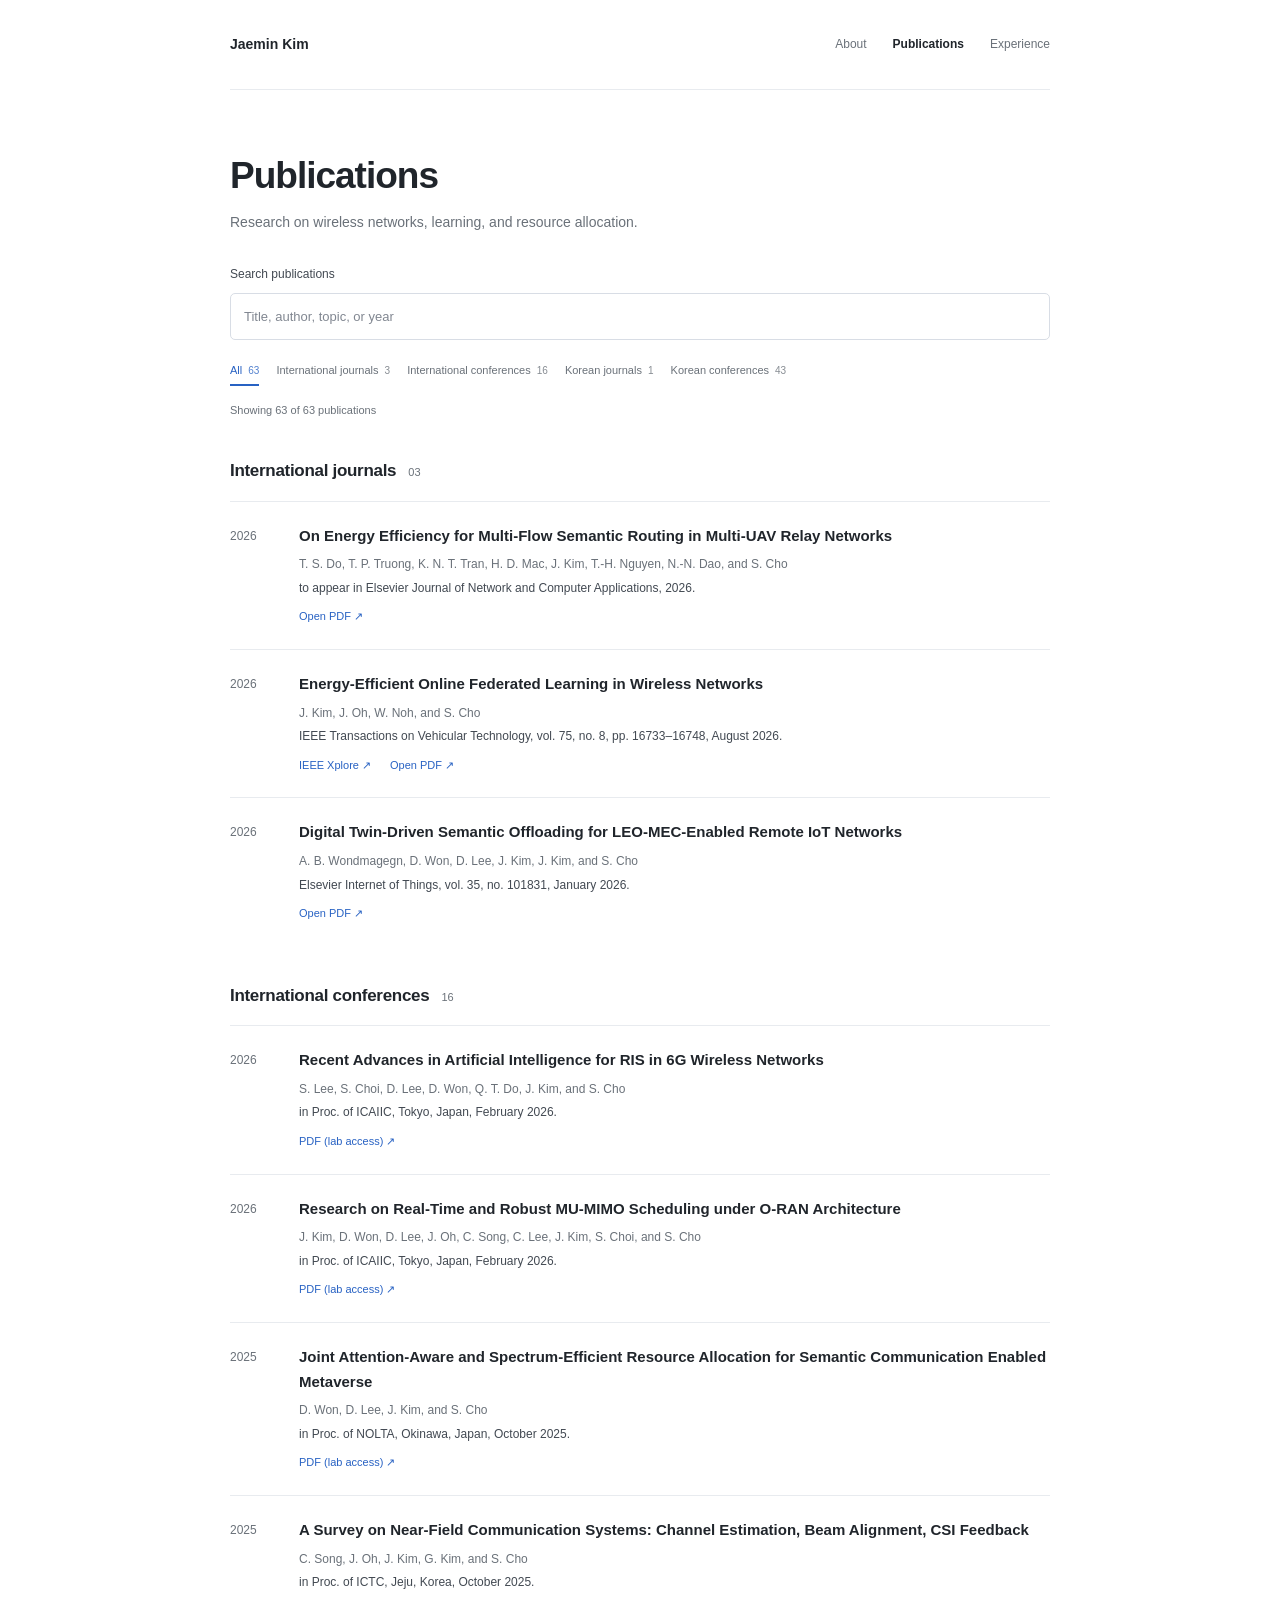
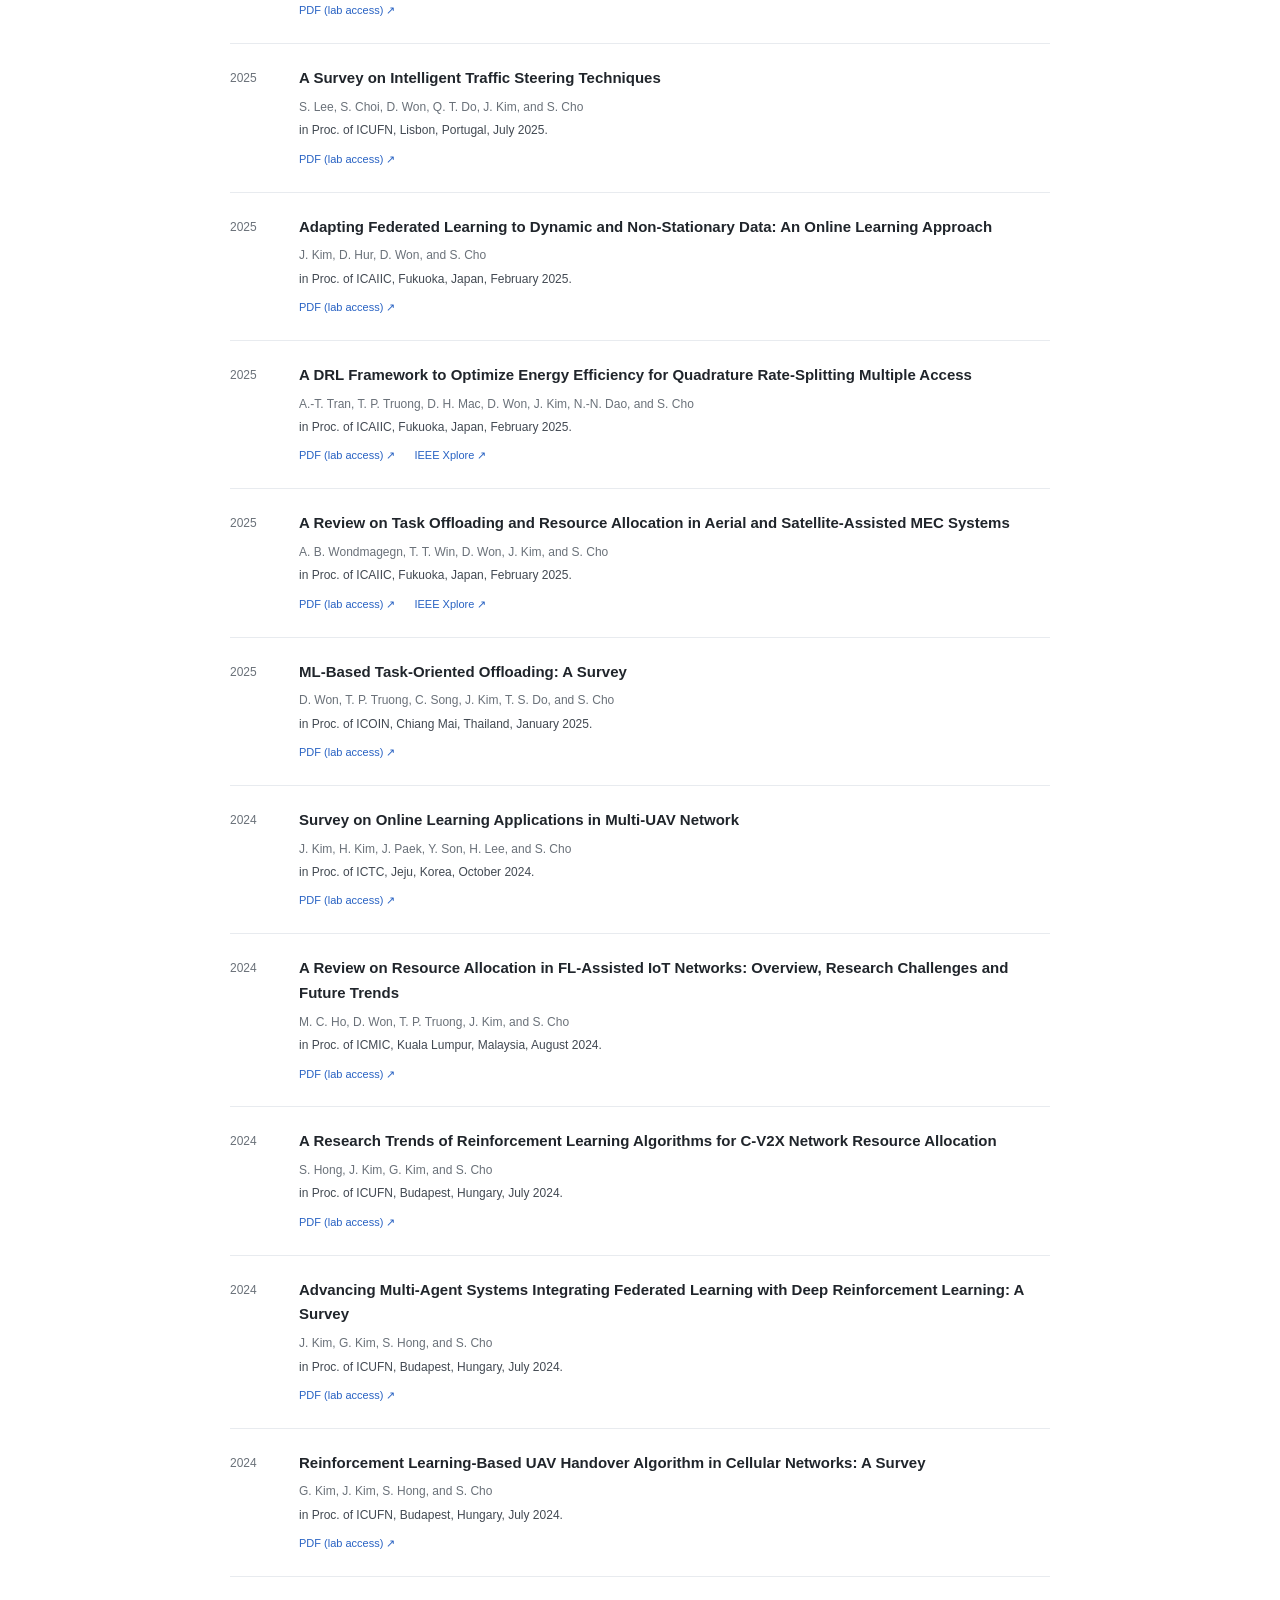
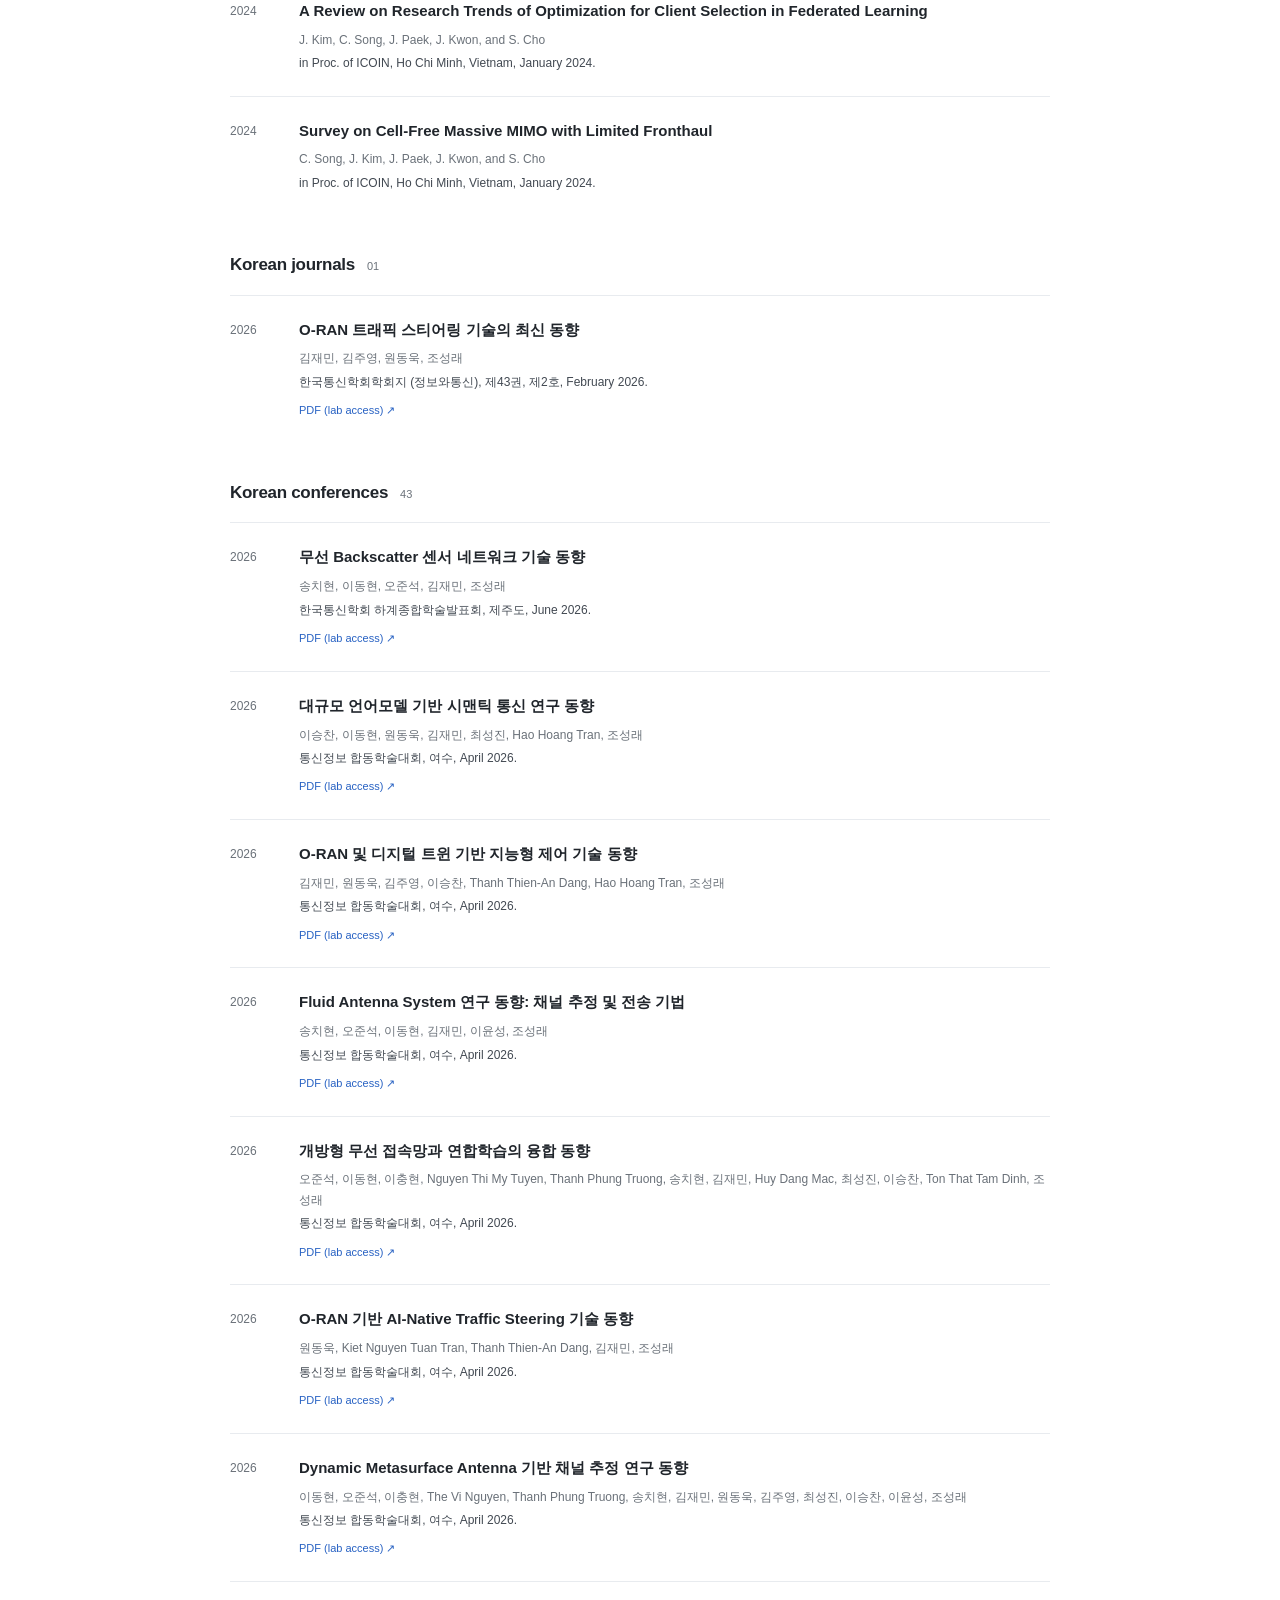
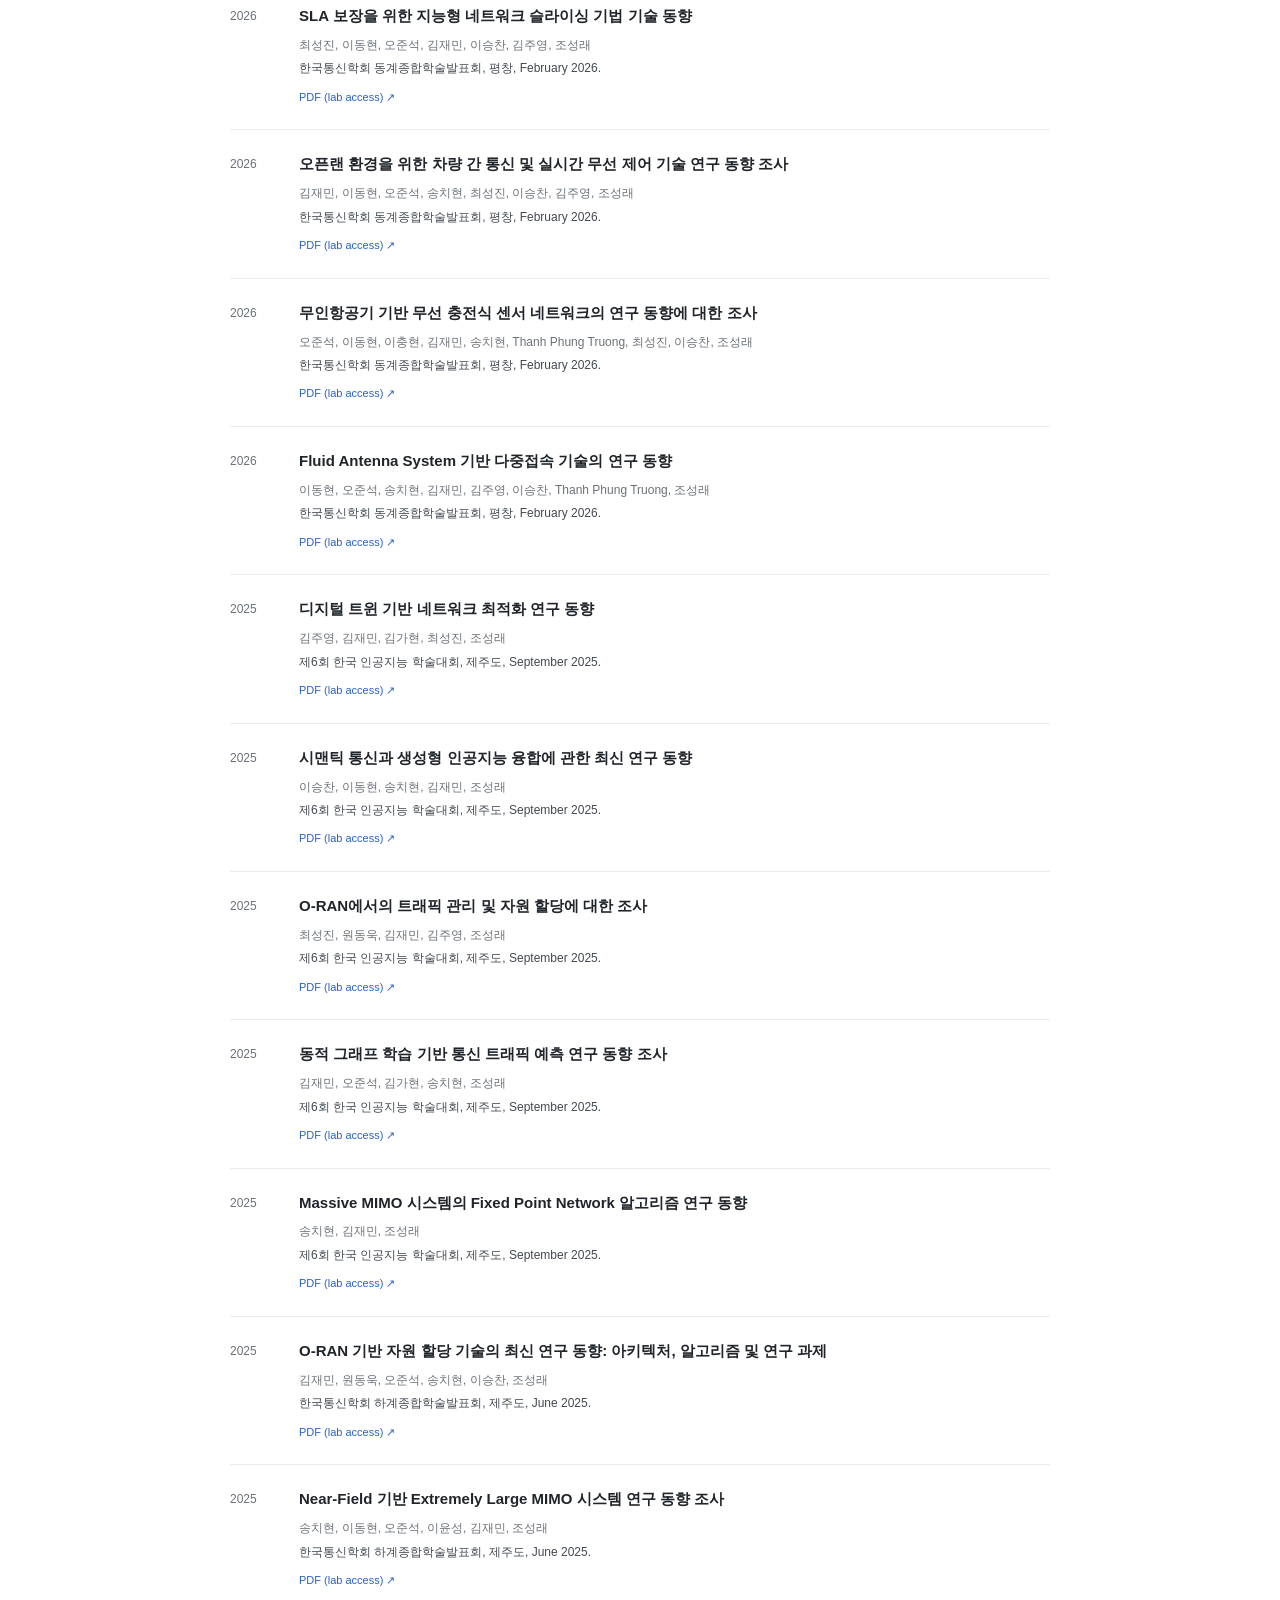
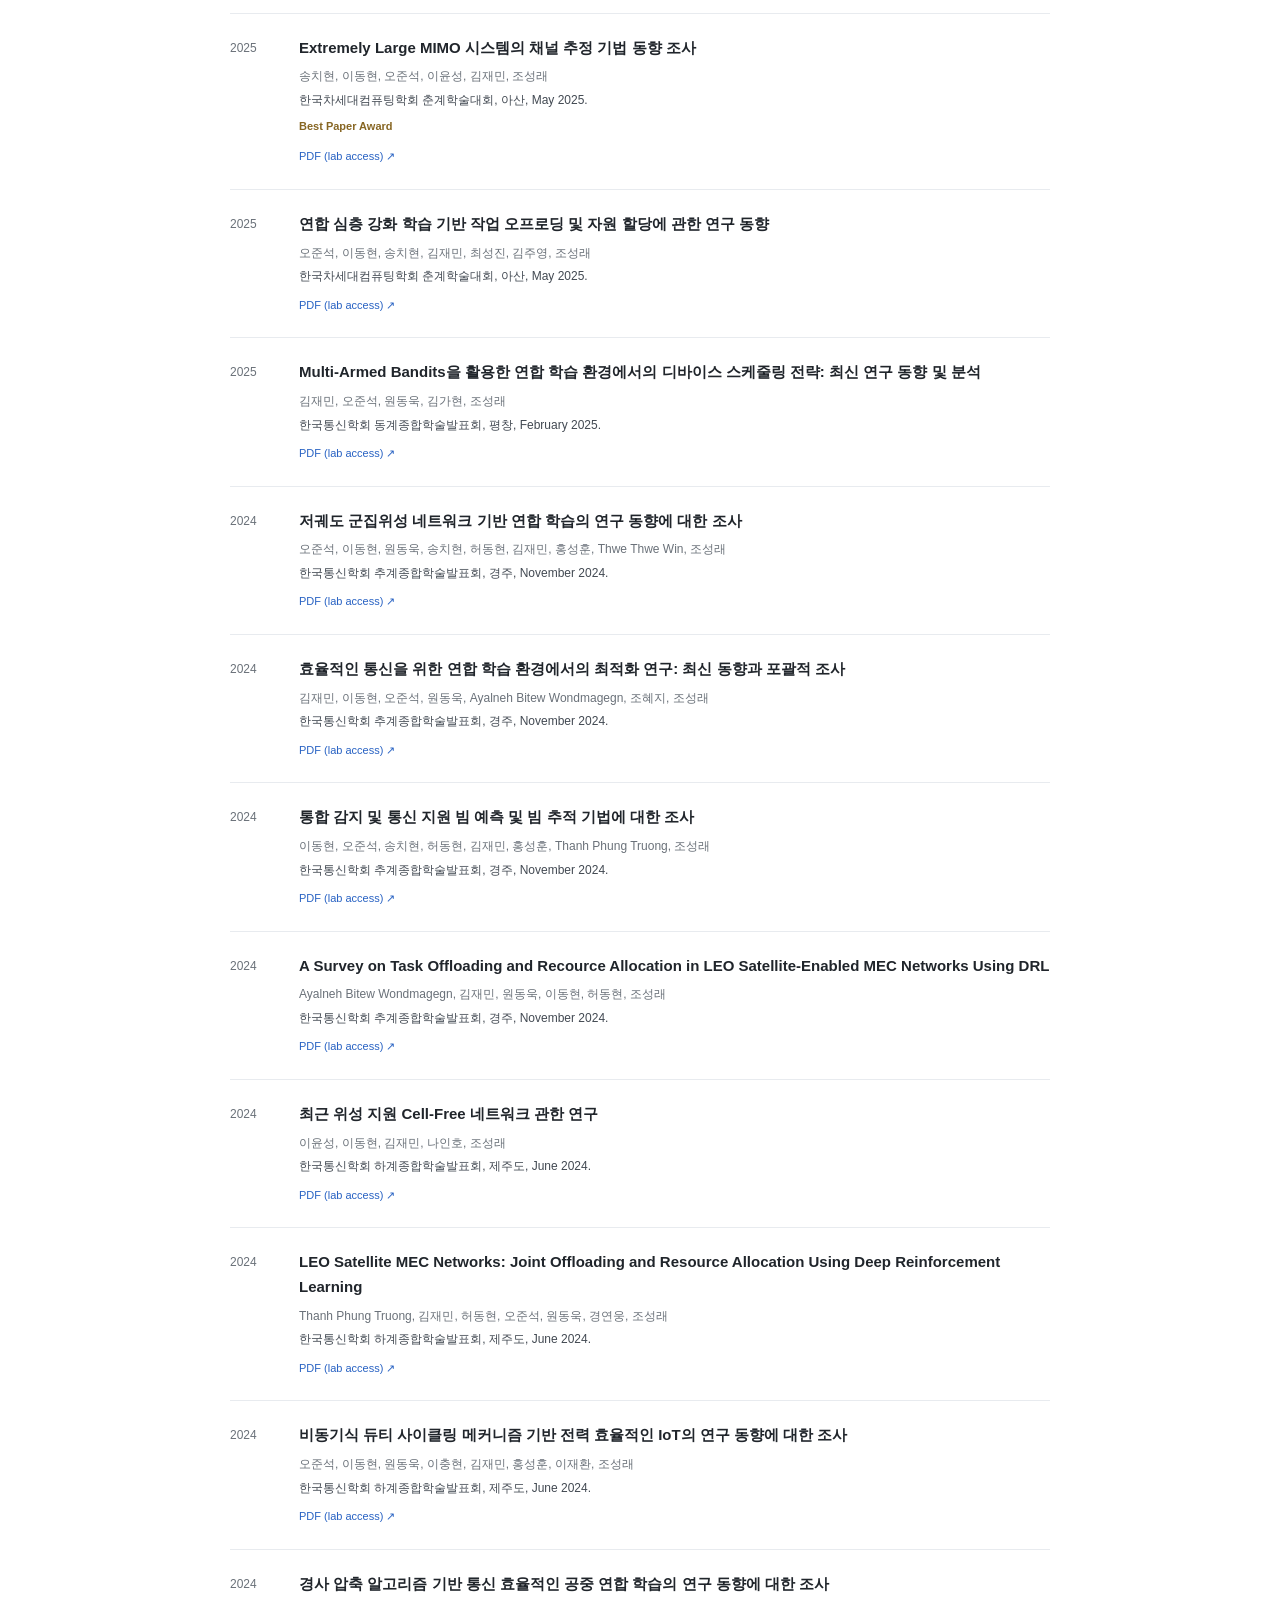
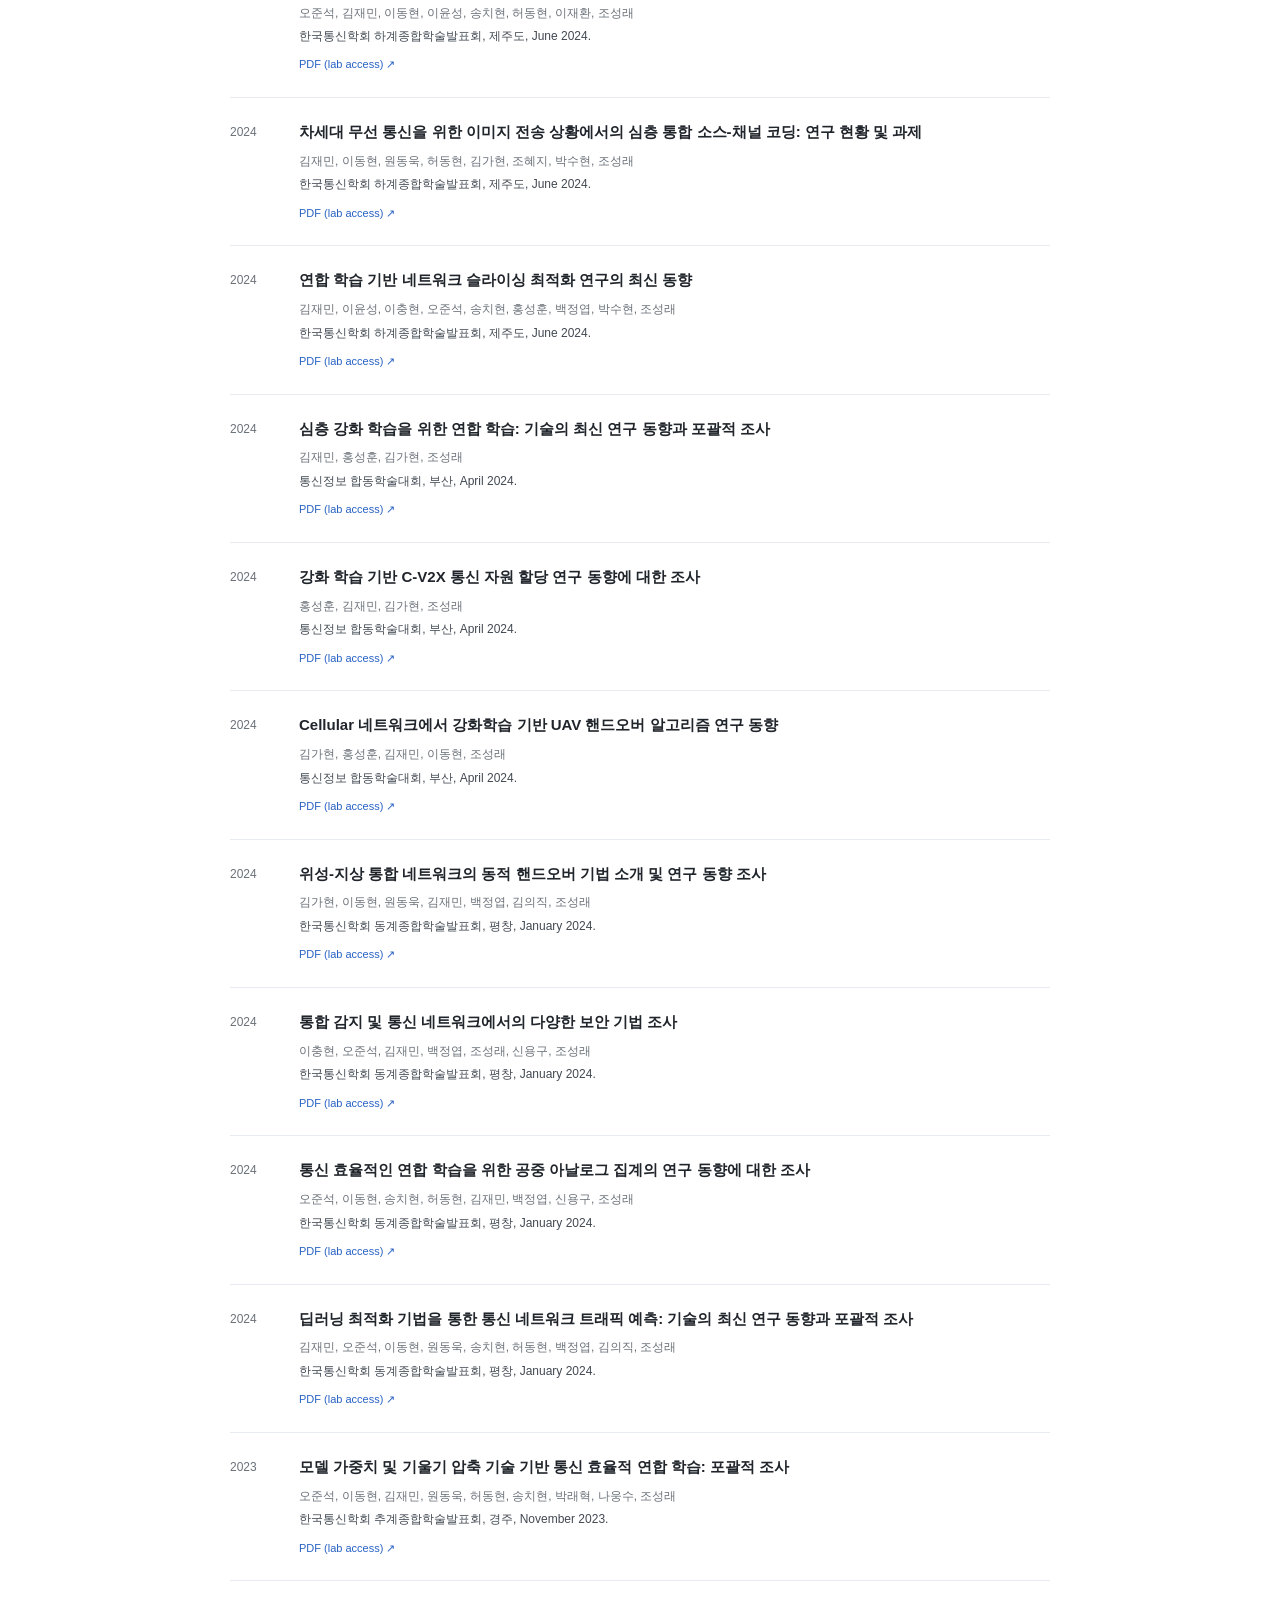
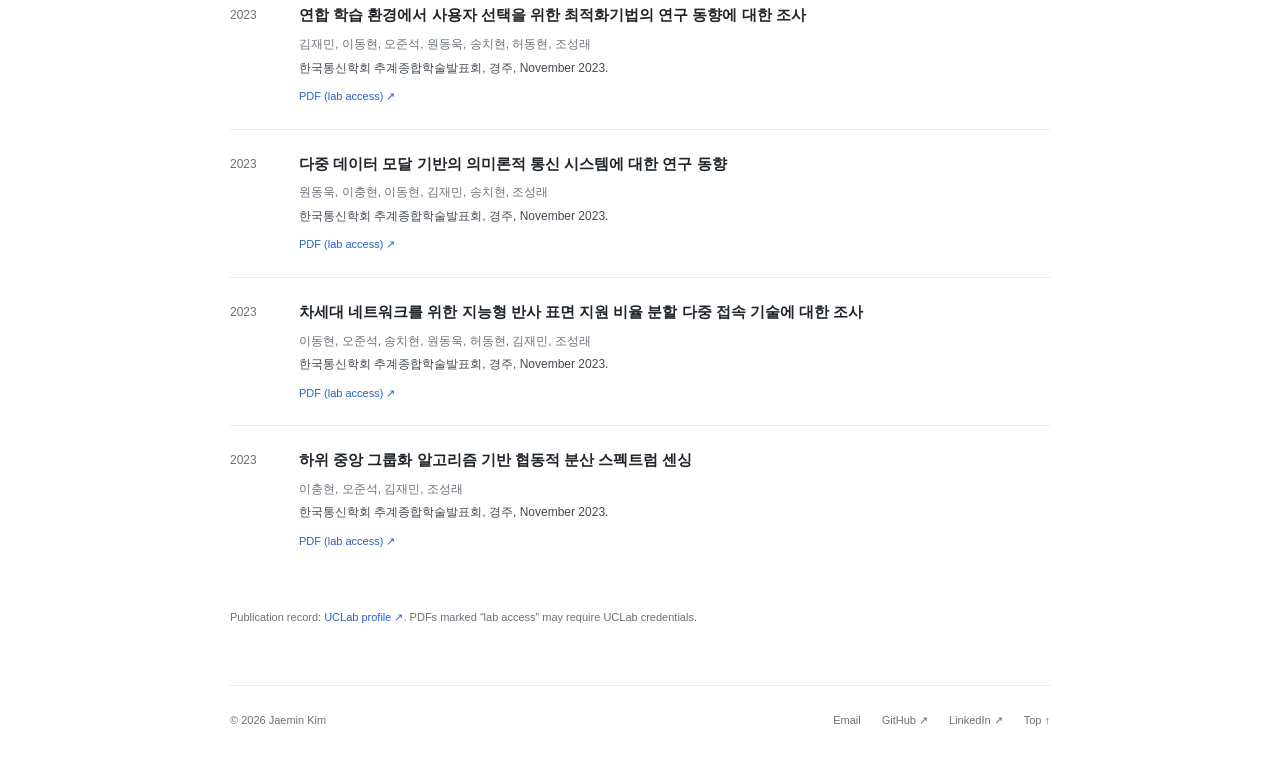
==== commit 7e56dec7: "Make home page directly editable and add LinkedIn profile" ====
--- a/publications.html
+++ b/publications.html
@@ -606,7 +606,7 @@
 </main>
   <footer class="site-footer">
     <span>© 2026 Jaemin Kim</span>
-    <div><a href="mailto:jmkim@uclab.re.kr">Email</a><a href="https://github.com/jmkim-jay">GitHub ↗</a><a href="#main">Top ↑</a></div>
+    <div><a href="mailto:jmkim@uclab.re.kr">Email</a><a href="https://github.com/jmkim-jay">GitHub ↗</a><a href="https://www.linkedin.com/in/jaemin-kim-77413a429/">LinkedIn ↗</a><a href="#main">Top ↑</a></div>
   </footer>
 </body>
 </html>
--- a/assets/style.css
+++ b/assets/style.css
@@ -47,8 +47,6 @@
 .research-grid article { padding-left: 15px; border-left: 2px solid var(--line); }
 .research-grid h3 { font-size: 14px; font-weight: 600; margin-bottom: 3px; }
 .research-grid p { font-size: 13px; color: var(--muted); line-height: 1.7; max-width: 320px; }
-.news-list article { display: grid; grid-template-columns: 90px minmax(0,1fr); gap: 16px; font-size: 13px; padding: 8px 0; line-height: 1.8; }
-.news-list time { color: var(--muted); font-size: 12px; padding-top: 1px; font-variant-numeric: tabular-nums; }
 .publication { display: grid; grid-template-columns: 48px minmax(0,1fr); gap: 21px; padding: 22px 0; border-top: 1px solid var(--line); }
 .pub-year { color: var(--muted); font-size: 12px; padding-top: 2px; font-variant-numeric: tabular-nums; }
 .publication h3 { font-size: 15px; line-height: 1.65; font-weight: 600; margin-bottom: 6px; }
@@ -111,8 +109,6 @@
   .research-grid article { padding-left: 12px; }
   .research-grid h3 { font-size: 13px; }
   .research-grid p { font-size: 12px; max-width: none; }
-  .news-list article { grid-template-columns: 67px minmax(0,1fr); gap: 11px; font-size: 12px; }
-  .news-list time { font-size: 10px; }
   .publication { grid-template-columns: 35px minmax(0,1fr); gap: 12px; padding: 20px 0; }
   .pub-year { font-size: 10px; padding-top: 3px; }
   .publication h3 { font-size: 14px; line-height: 1.65; }
